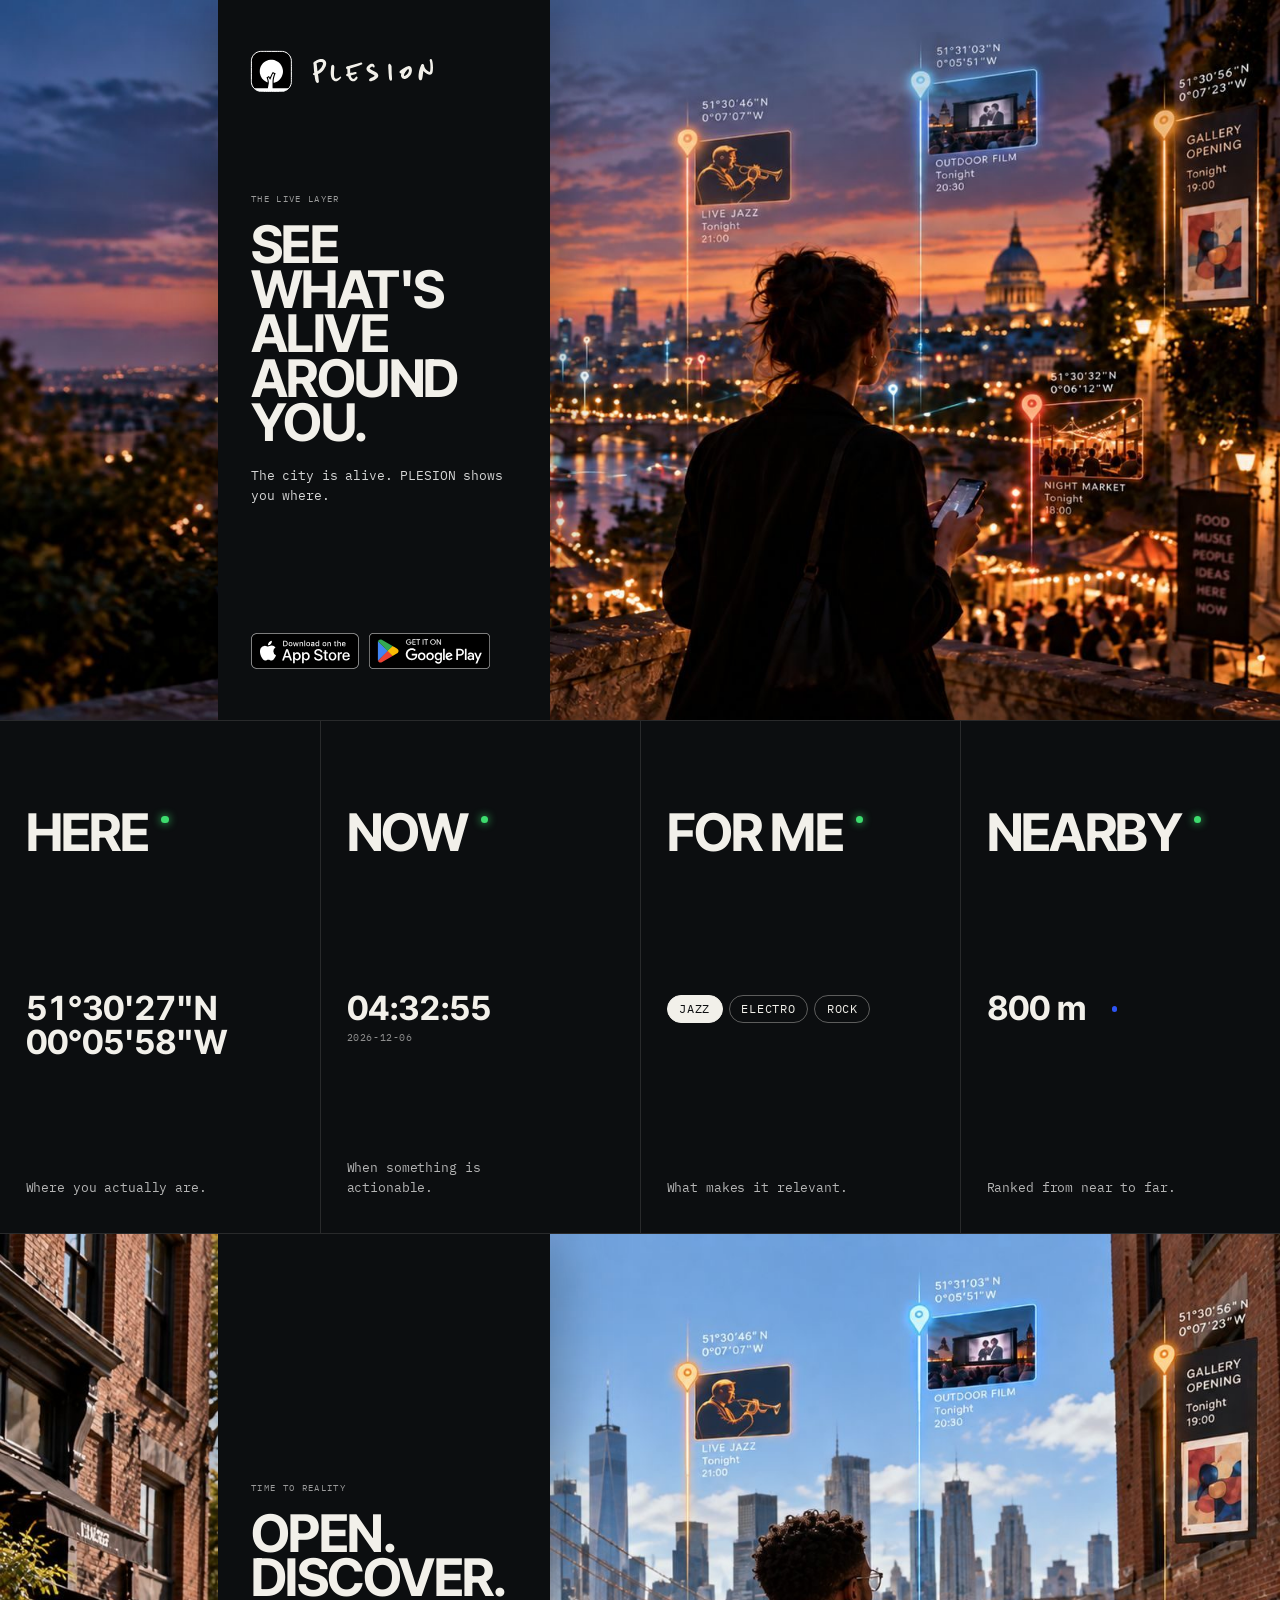
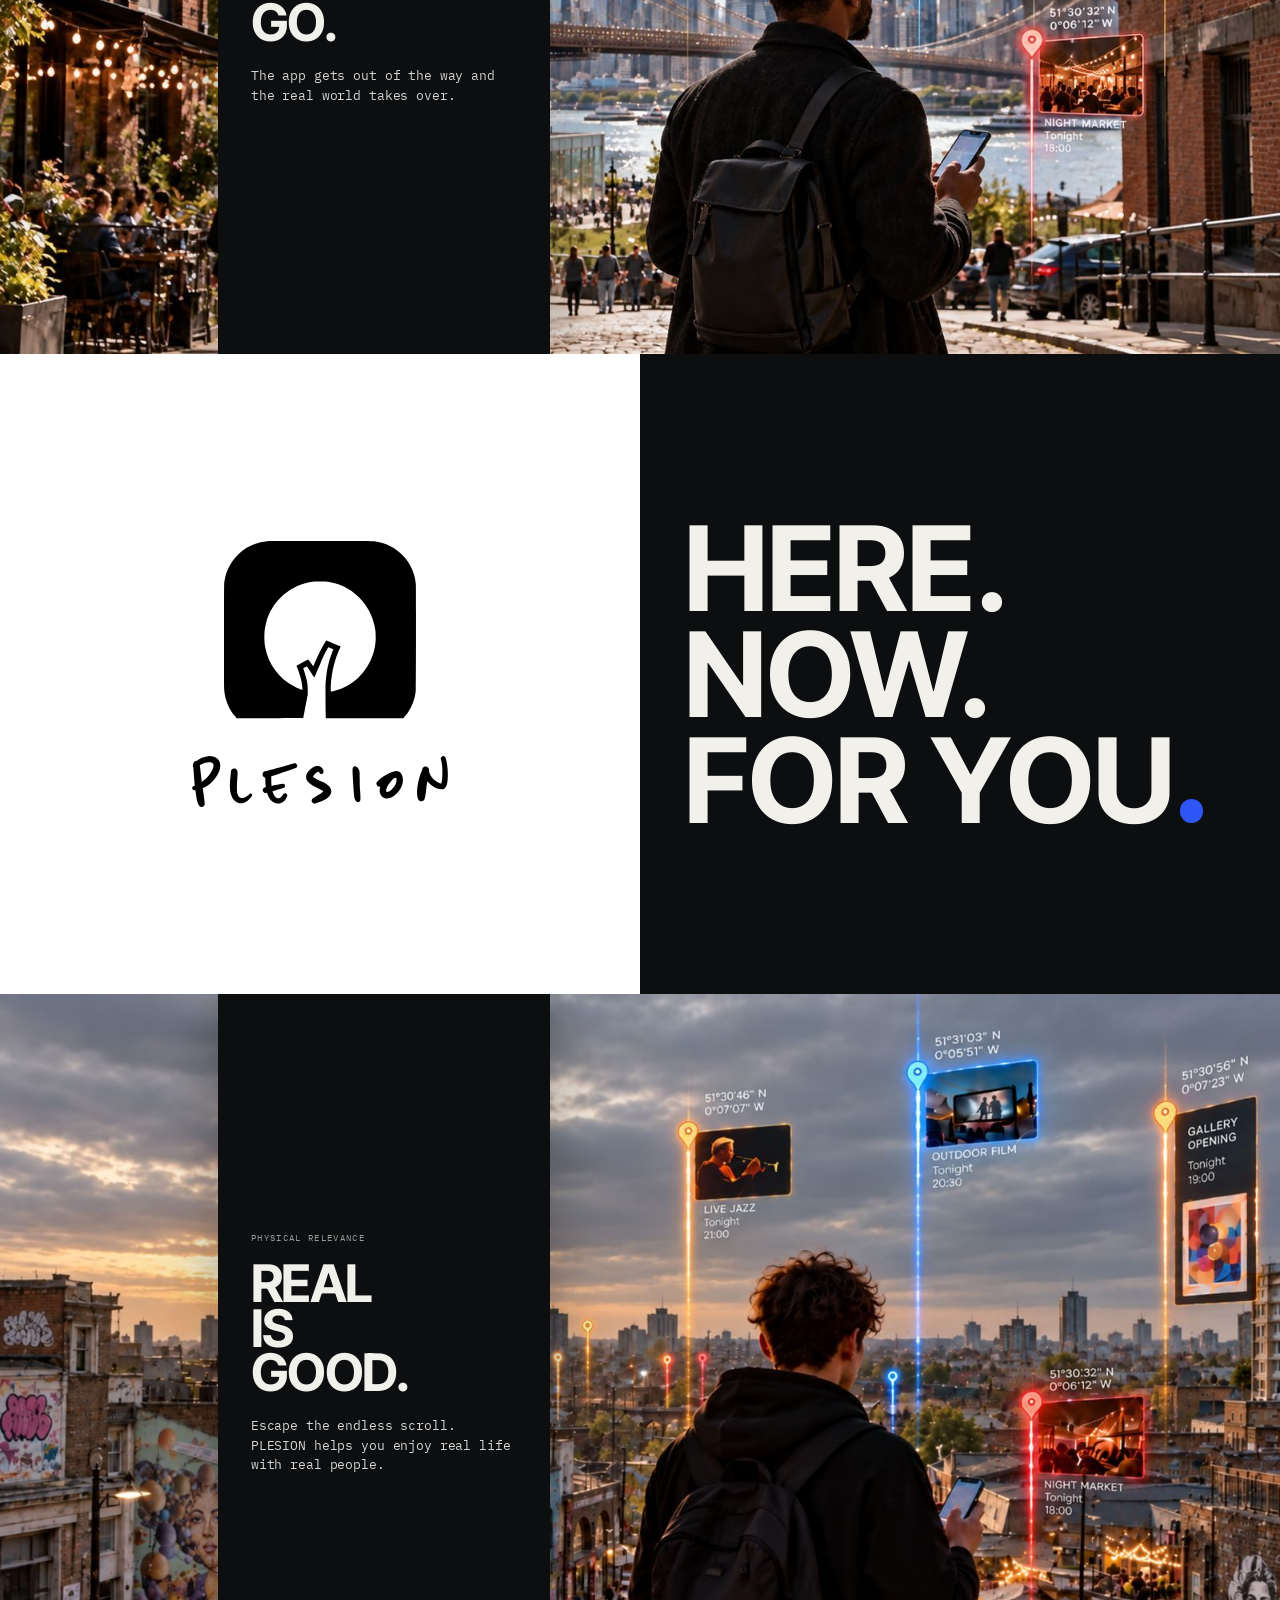
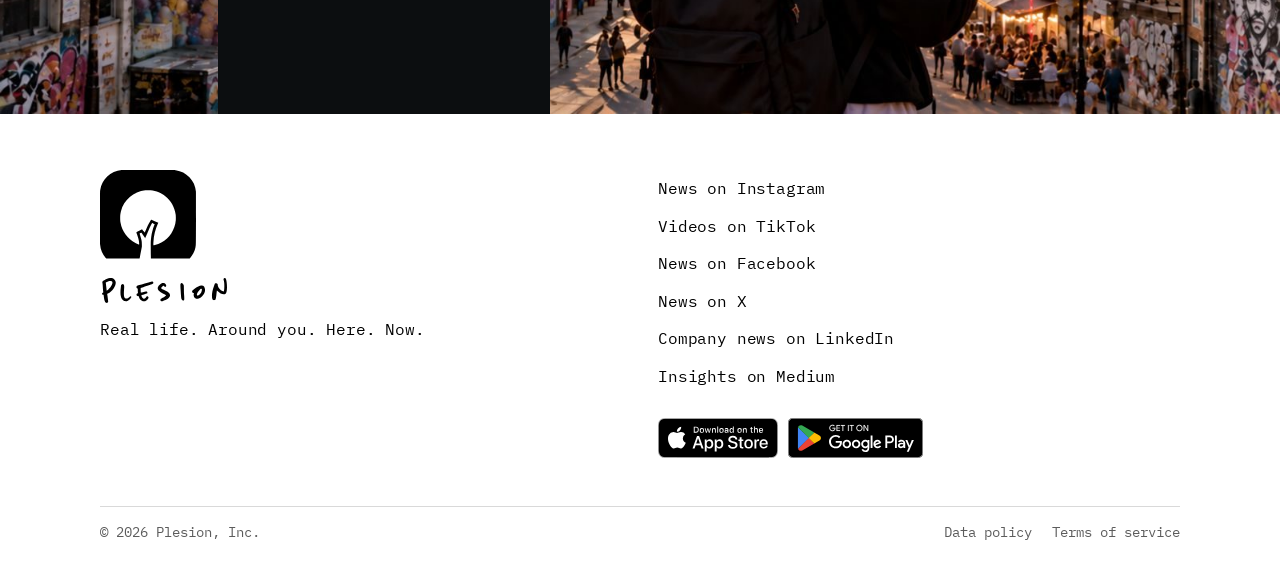
==== index.html @ b0162867 "Footer: add TikTok (Videos on TikTok), opening in a new tab Co-Authored-By: Claude Opus 5.5 <noreply" ====
<!doctype html>
<html lang="en">
<head>
  <meta charset="utf-8">
  <meta name="viewport" content="width=device-width, initial-scale=1">
  <meta name="theme-color" content="#000000">
  <title>PLESION | Real life. Around you. Here. Now.</title>
  <meta name="description" content="The PLESION app shows what's happening around you, right now. Go live it.">
  <meta property="og:title" content="PLESION | Real life. Around you. Here. Now.">
  <meta property="og:description" content="The PLESION app shows what's happening around you, right now. Go live it.">
  <meta property="og:type" content="website">
  <meta property="og:url" content="https://plesion.com/">
  <link rel="icon" href="/assets/favicon.ico" sizes="any">
  <link rel="icon" type="image/png" sizes="32x32" href="/assets/favicon-32.png">
  <link rel="apple-touch-icon" href="/assets/apple-touch-icon.png">
  <meta property="og:image" content="https://plesion.com/assets/logo-512.png">
  <link rel="preconnect" href="https://fonts.googleapis.com">
  <link rel="preconnect" href="https://fonts.gstatic.com" crossorigin>
  <link href="https://fonts.googleapis.com/css2?family=Inter:wght@400;600&family=Inter+Tight:wght@600;700&family=IBM+Plex+Mono:wght@400&display=swap" rel="stylesheet">
  <link rel="stylesheet" href="/styles.css?v=20261002-25">
  <script type="application/ld+json">
  {
    "@context": "https://schema.org",
    "@graph": [
      {
        "@type": "Organization",
        "@id": "https://plesion.com/#organization",
        "name": "PLESION",
        "legalName": "Plesion, Inc.",
        "url": "https://plesion.com/",
        "logo": "https://plesion.com/assets/logo-512.png",
        "description": "The PLESION app shows what's happening around you, right now. Go live it.",
        "slogan": "Real life. Around you. Here. Now.",
        "email": "support@plesion.com",
        "sameAs": [
          "https://www.instagram.com/plesionapp/",
          "https://www.tiktok.com/@plesion.app",
          "https://www.facebook.com/plesionapp",
          "https://x.com/PlesionApp",
          "https://www.linkedin.com/company/plesion",
          "https://plesion.medium.com/"
        ]
      },
      {
        "@type": "WebSite",
        "@id": "https://plesion.com/#website",
        "url": "https://plesion.com/",
        "name": "PLESION",
        "publisher": {
          "@id": "https://plesion.com/#organization"
        },
        "inLanguage": "en"
      },
      {
        "@type": "WebPage",
        "@id": "https://plesion.com/#webpage",
        "url": "https://plesion.com/",
        "name": "PLESION | Real life. Around you. Here. Now.",
        "isPartOf": {
          "@id": "https://plesion.com/#website"
        },
        "about": {
          "@id": "https://plesion.com/#organization"
        },
        "description": "The PLESION app shows what's happening around you, right now. Go live it.",
        "inLanguage": "en"
      },
      {
        "@type": "MobileApplication",
        "@id": "https://plesion.com/#ios-app",
        "name": "PLESION",
        "operatingSystem": "iOS",
        "applicationCategory": "SocialNetworkingApplication",
        "installUrl": "https://apps.apple.com/us/app/plesion-here-now/id1502237943",
        "offers": {
          "@type": "Offer",
          "price": "0",
          "priceCurrency": "USD"
        },
        "publisher": {
          "@id": "https://plesion.com/#organization"
        },
        "description": "The PLESION app shows what's happening around you, right now. Go live it.",
        "featureList": [
          "See posts pinned to exact spots around you",
          "Share what's happening where you are",
          "Find live events and activities nearby",
          "Meet people around you in real life"
        ]
      },
      {
        "@type": "MobileApplication",
        "@id": "https://plesion.com/#android-app",
        "name": "PLESION",
        "operatingSystem": "Android",
        "applicationCategory": "SocialNetworkingApplication",
        "installUrl": "https://play.google.com/store/apps/details?id=com.vantino.plesion",
        "offers": {
          "@type": "Offer",
          "price": "0",
          "priceCurrency": "USD"
        },
        "publisher": {
          "@id": "https://plesion.com/#organization"
        },
        "description": "The PLESION app shows what's happening around you, right now. Go live it.",
        "featureList": [
          "See posts pinned to exact spots around you",
          "Share what's happening where you are",
          "Find live events and activities nearby",
          "Meet people around you in real life"
        ]
      }
    ]
  }
  </script>
</head>
<body>
  <a class="skip" href="#main">Skip to content</a>

  <main id="main">
    <section class="live" aria-labelledby="live-title">
      <div class="live-text">
        <div class="live-brand"><svg class="live-brand-icon" viewBox="-40 -40 1248 1248" aria-hidden="true" focusable="false"><path fill="#fff" fill-rule="evenodd" d="M265.5,1167.3C225.3,1164.0 191.5,1154.8 158.1,1138.1C127.9,1122.9 104.6,1105.7 80.0,1080.3C33.8,1032.8 6.2,971.5 1.0,905.0C0.2,894.6 -0.0,802.1 0.2,574.5C0.6,279.6 0.7,257.7 2.3,247.0C12.5,180.2 40.1,126.2 87.7,80.0C135.2,33.8 196.5,6.2 263.0,1.0C273.4,0.2 365.9,-0.0 593.5,0.2C888.4,0.6 910.3,0.7 921.0,2.3C987.8,12.5 1041.8,40.1 1088.0,87.7C1134.2,135.2 1161.8,196.5 1167.0,263.0C1167.8,273.4 1168.0,365.9 1167.8,593.5C1167.4,888.4 1167.3,910.3 1165.7,921.0C1155.5,987.8 1127.9,1041.8 1080.3,1088.0C1033.3,1133.7 972.4,1161.4 906.7,1166.9C897.8,1167.7 797.5,1167.9 581.7,1167.8C410.0,1167.7 267.7,1167.5 265.5,1167.3Z"/><path fill="#000" fill-rule="evenodd" d="M70.0,1069.9C30.5,1025.1 5.7,966.0 1.0,905.0C0.2,894.6 -0.0,802.1 0.2,574.5C0.6,279.6 0.7,257.7 2.3,247.0C12.5,180.2 40.1,126.2 87.7,80.0C135.2,33.8 196.5,6.2 263.0,1.0C273.4,0.2 365.9,-0.0 593.5,0.2C888.4,0.6 910.3,0.7 921.0,2.3C987.8,12.5 1041.8,40.1 1088.0,87.7C1134.2,135.2 1161.8,196.5 1167.0,263.0C1167.8,273.4 1168.0,365.9 1167.8,593.5C1167.4,942.1 1167.9,914.7 1161.4,944.0C1150.5,992.6 1127.0,1038.4 1094.6,1073.8L1090.7,1078.0L855.0,1078.0L619.2,1078.0L618.4,1037.2C618.0,1014.8 617.6,967.2 617.5,931.5C617.5,870.6 617.6,865.2 619.8,845.5C625.0,796.7 628.0,778.8 636.0,746.9C642.9,719.7 651.5,693.1 659.9,672.9L665.7,659.1L650.3,652.5C641.8,648.8 634.7,646.0 634.5,646.2C634.0,646.9 622.0,668.0 617.7,676.0C610.4,689.5 598.7,715.2 586.3,745.0C576.4,768.7 550.3,828.9 549.5,829.8C549.3,830.0 539.5,815.6 527.7,797.8C516.0,780.0 505.4,764.8 504.4,763.9C502.6,762.3 501.9,762.5 493.0,767.6C487.8,770.5 483.1,773.1 482.7,773.2C482.2,773.4 483.5,778.3 485.5,784.0C490.8,799.3 499.4,829.6 502.9,845.6C508.4,870.8 509.4,881.1 509.4,908.5L509.4,933.5L495.7,1004.9C488.2,1044.2 482.0,1076.7 482.0,1077.2C482.0,1077.6 390.9,1078.0 279.6,1078.0L77.1,1078.0L70.0,1069.9ZM668.5,913.1C725.1,898.2 771.7,872.7 815.3,832.7C834.1,815.4 850.6,795.8 866.8,771.5C898.4,724.2 917.2,669.9 922.1,612.1C923.6,594.5 922.7,557.2 920.5,541.0C908.3,452.1 864.1,374.1 794.6,318.7C772.7,301.3 740.2,282.1 714.5,271.4C684.4,259.0 649.9,250.4 616.1,247.0C602.8,245.7 565.2,245.7 551.9,247.0C408.2,261.4 289.7,363.4 255.0,502.7C248.0,530.8 245.5,552.0 245.5,584.0C245.5,609.8 246.4,621.4 250.1,643.0C267.8,747.0 336.2,839.3 431.0,887.2C443.5,893.5 473.3,906.0 475.9,906.0C479.4,906.0 474.3,864.3 467.4,836.5C463.5,820.8 453.7,790.9 446.2,772.0C443.4,765.1 441.5,759.2 441.8,758.8C442.2,758.5 458.0,749.7 476.9,739.4L511.4,720.6L515.7,725.5C518.1,728.2 525.3,737.5 531.8,746.2C543.5,761.9 543.5,761.9 544.7,759.2C545.4,757.7 550.6,745.5 556.4,732.0C575.2,687.5 591.5,654.9 610.6,623.0C615.7,614.5 620.3,606.9 620.8,606.2C621.5,605.1 631.1,608.8 665.7,623.6L709.7,642.3L703.7,654.9C674.0,717.5 653.9,800.8 649.9,878.9C648.6,903.8 649.3,917.0 651.8,917.0C652.8,917.0 660.2,915.2 668.5,913.1Z"/><path class="icon-stroke" d="M265.5,1167.3C225.3,1164.0 191.5,1154.8 158.1,1138.1C127.9,1122.9 104.6,1105.7 80.0,1080.3C33.8,1032.8 6.2,971.5 1.0,905.0C0.2,894.6 -0.0,802.1 0.2,574.5C0.6,279.6 0.7,257.7 2.3,247.0C12.5,180.2 40.1,126.2 87.7,80.0C135.2,33.8 196.5,6.2 263.0,1.0C273.4,0.2 365.9,-0.0 593.5,0.2C888.4,0.6 910.3,0.7 921.0,2.3C987.8,12.5 1041.8,40.1 1088.0,87.7C1134.2,135.2 1161.8,196.5 1167.0,263.0C1167.8,273.4 1168.0,365.9 1167.8,593.5C1167.4,888.4 1167.3,910.3 1165.7,921.0C1155.5,987.8 1127.9,1041.8 1080.3,1088.0C1033.3,1133.7 972.4,1161.4 906.7,1166.9C897.8,1167.7 797.5,1167.9 581.7,1167.8C410.0,1167.7 267.7,1167.5 265.5,1167.3Z"/></svg><span class="brand-word" role="img" aria-label="PLESION"></span></div>
        <p class="live-eyebrow">The live layer</p>
        <h1 id="live-title" class="live-title"><span>See</span> <span>what's</span> <span>alive</span> <span>around</span> <span>you.</span></h1>
        <p class="live-lede">The city is alive. PLESION shows you where.</p>
        <div class="live-badges">
          <a class="badge" href="https://apps.apple.com/us/app/plesion-here-now/id1502237943"><img src="/assets/badge-app-store.svg" alt="Download on the App Store" width="120" height="40"></a>
          <a class="badge" href="https://play.google.com/store/apps/details?id=com.vantino.plesion"><img src="/assets/badge-google-play.svg" alt="Get it on Google Play" width="135" height="40"></a>
        </div>
      </div>
      <div class="live-photo" role="img" aria-label="At dusk, a woman on a terrace above a city of lights holds her phone, with posts for live jazz, an outdoor film and a night market pinned across the view.">
      </div>
    </section>

    <section class="now-strip" aria-label="Here, now, for me, nearby">
      <div class="ns-cell">
        <p class="ns-label"><span class="ns-light" aria-hidden="true"></span>Here</p>
        <div class="ns-read"><span class="ns-val ns-here">51°30'27"N<br>00°05'58"W</span></div>
        <p class="ns-desc">Where you actually are.</p>
      </div>
      <div class="ns-cell">
        <p class="ns-label"><span class="ns-light" aria-hidden="true"></span>Now</p>
        <div class="ns-read"><span class="ns-val ns-clock">--:--:--</span><span class="ns-sub live-date"></span></div>
        <p class="ns-desc">When something is actionable.</p>
      </div>
      <div class="ns-cell">
        <p class="ns-label"><span class="ns-light" aria-hidden="true"></span>For me</p>
        <div class="ns-read"><span class="ns-tags"><span>Jazz</span><span>Electro</span><span>Rock</span></span></div>
        <p class="ns-desc">What makes it relevant.</p>
      </div>
      <div class="ns-cell">
        <p class="ns-label"><span class="ns-light" aria-hidden="true"></span>Nearby</p>
        <div class="ns-read"><span class="ns-radar" aria-hidden="true"><i></i><i></i><i></i><b></b></span><span class="ns-val ns-small">800 m</span></div>
        <p class="ns-desc">Ranked from near to far.</p>
      </div>
    </section>

    <section class="live live--brooklyn" aria-labelledby="relevance-title">
      <div class="live-text">
        <p class="live-eyebrow">Time to reality</p>
        <h2 id="relevance-title" class="live-title"><span>Open.</span> <span>Discover.</span> <span>Go.</span></h2>
        <p class="live-lede">The app gets out of the way and the real world takes over.</p>
      </div>
      <div class="live-photo" role="img" aria-label="A man on a cobbled street by a bridge looks at his phone, with posts for live jazz, an outdoor film, a gallery opening and a night market floating at the places where they happen. Brooklyn, New York.">
      </div>
    </section>


    <section class="duo" aria-label="PLESION: here, now, for you">
      <div class="duo-brand">
        <h2 class="duo-lock">
          <img src="/assets/logo-app.svg" alt="" width="240" height="240">
          <span class="brand-word duo-word" role="img" aria-label="PLESION"></span>
        </h2>
      </div>
      <div class="duo-poster">
        <p class="duo-lines"><span class="l l1">Here.</span> <span class="l l2">Now.</span> <span class="l l3">For you<span class="duo-dot" aria-hidden="true"></span><span class="sr-only">.</span></span></p>
      </div>
    </section>

    <section class="live live--murals" aria-labelledby="lived-title">
      <div class="live-text">
        <p class="live-eyebrow">Physical relevance</p>
        <h2 id="lived-title" class="live-title"><span>Real</span> <span>is</span> <span>good.</span></h2>
        <p class="live-lede">Escape the endless scroll. PLESION helps you enjoy real life with real people.</p>
      </div>
      <div class="live-photo" role="img" aria-label="A young man with a backpack looks out at sunset over a city of brick buildings and street murals, phone in hand, with posts for live jazz, an outdoor film, a gallery opening and a night market pinned across the view.">
      </div>
    </section>

  </main>

  <footer class="site-footer">
    <div class="wrap">
      <div class="footer-grid">
        <div class="footer-brand">
          <a class="footer-logo" href="/" aria-label="PLESION home">
            <img class="footer-icon" src="/assets/logo-app.svg" alt="" width="96" height="96">
            <span class="brand-word footer-word" aria-hidden="true"></span>
          </a>
          <p class="footer-tag"><span>Real life. Around you.</span> <span>Here. Now.</span></p>
        </div>
        <nav class="footer-social" aria-label="PLESION on social media and app stores">
          <ul>
            <li><a href="https://www.instagram.com/plesionapp/" target="_blank" rel="noopener">News on Instagram</a></li>
            <li><a href="https://www.tiktok.com/@plesion.app" target="_blank" rel="noopener">Videos on TikTok</a></li>
            <li><a href="https://www.facebook.com/plesionapp" target="_blank" rel="noopener">News on Facebook</a></li>
            <li><a href="https://x.com/PlesionApp" target="_blank" rel="noopener">News on X</a></li>
            <li><a href="https://www.linkedin.com/company/plesion" target="_blank" rel="noopener">Company news on LinkedIn</a></li>
            <li><a href="https://plesion.medium.com/" target="_blank" rel="noopener">Insights on Medium</a></li>
          </ul>
          <div class="foot-dl">
            <a class="badge" href="https://apps.apple.com/us/app/plesion-here-now/id1502237943"><img src="/assets/badge-app-store.svg" alt="Download on the App Store" width="120" height="40"></a>
            <a class="badge" href="https://play.google.com/store/apps/details?id=com.vantino.plesion"><img src="/assets/badge-google-play.svg" alt="Get it on Google Play" width="135" height="40"></a>
          </div>
        </nav>
      </div>
      <div class="footer-base">
        <p class="copyright">© 2026 Plesion, Inc.</p>
        <nav aria-label="Legal">
          <ul class="footer-legal">
            <li><a href="/data-policy">Data policy</a></li>
            <li><a href="/terms-of-service">Terms of service</a></li>
          </ul>
        </nav>
      </div>
    </div>
  </footer>
  <script>
    // Live layer: show today's date next to NOW in the coordinates box
    (function () {
      var d = new Date(), s = d.getFullYear() + '-' + String(d.getMonth() + 1).padStart(2, '0') + '-' + String(d.getDate()).padStart(2, '0');
      document.querySelectorAll('.live-date').forEach(function (el) { el.textContent = s; });
      // Live clock in the NOW column, in the visitor's own time
      var clocks = document.querySelectorAll('.ns-clock');
      function tick() {
        var n = new Date(), t = [n.getHours(), n.getMinutes(), n.getSeconds()].map(function (x) { return String(x).padStart(2, '0'); }).join(':');
        clocks.forEach(function (c) { c.textContent = t; });
      }
      if (clocks.length) { tick(); setInterval(tick, 1000); }
    })();
  </script>
  <script>
    // HERE: approximate coordinates of the visitor's region, from the browser's time zone.
    // Nothing is requested or sent anywhere; London stays as the fallback.
    (function () {
      var el = document.querySelector('.ns-here');
      if (!el || !window.Intl) return;
      var tz; try { tz = Intl.DateTimeFormat().resolvedOptions().timeZone; } catch (e) { return; }
      if (!tz) return;
      var Z = {}, A = {};
      'Africa/Abidjan:19140:-14520|Africa/Accra:19980:-780|Africa/Addis_Ababa:32520:139320|Africa/Algiers:132420:10980|Africa/Asmara:55200:139980|Africa/Bamako:45540:-28800|Africa/Bangui:15720:66900|Africa/Banjul:48480:-59940|Africa/Bissau:42660:-56100|Africa/Blantyre:-56820:126000|Africa/Brazzaville:-15360:55020|Africa/Bujumbura:-12180:105720|Africa/Cairo:108180:112500|Africa/Casablanca:121140:-27300|Africa/Ceuta:129180:-19140|Africa/Conakry:34260:-49380|Africa/Dakar:52800:-62760|Africa/Dar_es_Salaam:-24480:141420|Africa/Djibouti:41760:155340|Africa/Douala:14580:34920|Africa/El_Aaiun:97740:-47520|Africa/Freetown:30600:-47700|Africa/Gaborone:-88740:93300|Africa/Harare:-64200:111780|Africa/Johannesburg:-94500:100800|Africa/Juba:17460:113820|Africa/Kampala:1140:116700|Africa/Khartoum:56160:117120|Africa/Kigali:-7020:108240|Africa/Kinshasa:-15480:55080|Africa/Lagos:23220:12240|Africa/Libreville:1380:34020|Africa/Lome:22080:4380|Africa/Luanda:-31680:47640|Africa/Lubumbashi:-42000:98880|Africa/Lusaka:-55500:101820|Africa/Malabo:13500:31620|Africa/Maputo:-93480:117300|Africa/Maseru:-106080:99000|Africa/Mbabane:-94680:111960|Africa/Mogadishu:7440:163320|Africa/Monrovia:22680:-38820|Africa/Nairobi:-4620:132540|Africa/Ndjamena:43620:54180|Africa/Niamey:48660:7620|Africa/Nouakchott:65160:-57420|Africa/Ouagadougou:44520:-5460|Africa/Porto-Novo:23340:9420|Africa/Sao_Tome:1200:24240|Africa/Tripoli:118440:47460|Africa/Tunis:132480:36660|Africa/Windhoek:-81240:61560|America/Adak:186768:-635969|America/Anchorage:220385:-539641|America/Anguilla:65520:-227040|America/Antigua:61380:-222480|America/Araguaina:-25920:-173520|America/Argentina/Buenos_Aires:-124560:-210420|America/Argentina/Catamarca:-102480:-236820|America/Argentina/Cordoba:-113040:-231060|America/Argentina/Jujuy:-87060:-235080|America/Argentina/La_Rioja:-105960:-240660|America/Argentina/Mendoza:-118380:-247740|America/Argentina/Rio_Gallegos:-185880:-249180|America/Argentina/Salta:-89220:-235500|America/Argentina/San_Juan:-113520:-246660|America/Argentina/San_Luis:-119940:-238860|America/Argentina/Tucuman:-96540:-234780|America/Argentina/Ushuaia:-197280:-245880|America/Aruba:45000:-251880|America/Asuncion:-90960:-207600|America/Atikokan:175531:-329838|America/Bahia:-46740:-138660|America/Bahia_Banderas:74880:-378900|America/Barbados:47160:-214620|America/Belem:-5220:-174540|America/Belize:63000:-317520|America/Blanc-Sablon:185100:-205620|America/Boa_Vista:10140:-218400|America/Bogota:16560:-266700|America/Boise:157009:-418329|America/Cambridge_Bay:248810:-378190|America/Campo_Grande:-73620:-196620|America/Cancun:75900:-312360|America/Caracas:37800:-240960|America/Cayenne:17760:-188400|America/Cayman:69480:-292980|America/Chicago:150660:-315540|America/Chihuahua:103080:-381900|America/Ciudad_Juarez:114240:-383340|America/Costa_Rica:35760:-302700|America/Coyhaique:-164040:-259440|America/Creston:176760:-419460|America/Cuiaba:-56100:-201900|America/Curacao:43860:-248400|America/Danmarkshavn:276360:-67200|America/Dawson:230640:-501900|America/Dawson_Creek:200760:-432840|America/Denver:143061:-377943|America/Detroit:152393:-298965|America/Dominica:55080:-221040|America/Edmonton:192780:-408480|America/Eirunepe:-24000:-251520|America/El_Salvador:49320:-321120|America/Fort_Nelson:211680:-441720|America/Fortaleza:-13380:-138600|America/Glace_Bay:166320:-215820|America/Goose_Bay:192000:-217500|America/Grand_Turk:77280:-256080|America/Grenada:43380:-222300|America/Guadeloupe:58440:-221520|America/Guatemala:52680:-325860|America/Guayaquil:-7800:-287400|America/Guyana:24480:-209400|America/Halifax:160740:-228960|America/Havana:83280:-296520|America/Hermosillo:104640:-399480|America/Indiana/Indianapolis:143166:-310169|America/Indiana/Knox:148665:-311850|America/Indiana/Marengo:138152:-310841|America/Indiana/Petersburg:138571:-314203|America/Indiana/Tell_City:136631:-312341|America/Indiana/Vevay:139492:-306242|America/Indiana/Vincennes:139238:-315103|America/Indiana/Winamac:147785:-311771|America/Inuvik:246059:-481380|America/Iqaluit:229440:-246480|America/Jamaica:64685:-276456|America/Juneau:209887:-483911|America/Kentucky/Louisville:137715:-308734|America/Kentucky/Monticello:132587:-305457|America/Kralendijk:43743:-245796|America/La_Paz:-59400:-245340|America/Lima:-43380:-277380|America/Los_Angeles:122588:-425674|America/Lower_Princes:64985:-226970|America/Maceio:-34800:-128580|America/Managua:43740:-310620|America/Manaus:-11280:-216060|America/Marigot:65040:-227100|America/Martinique:52560:-219900|America/Matamoros:93000:-351000|America/Mazatlan:83580:-383100|America/Menominee:162388:-315411|America/Merida:75480:-322620|America/Metlakatla:198457:-473675|America/Mexico_City:69840:-356940|America/Miquelon:169380:-202800|America/Moncton:165960:-233220|America/Monterrey:92400:-361140|America/Montevideo:-125673:-202365|America/Montserrat:60180:-223980|America/Nassau:90300:-278460|America/New_York:146571:-266423|America/Nome:232204:-595463|America/Noronha:-13860:-116700|America/North_Dakota/Beulah:170151:-366400|America/North_Dakota/Center:169619:-364677|America/North_Dakota/New_Salem:168642:-365079|America/Nuuk:231060:-186240|America/Ojinaga:106440:-375900|America/Panama:32280:-286320|America/Paramaribo:21000:-198600|America/Phoenix:120414:-403464|America/Port-au-Prince:66720:-260400|America/Port_of_Spain:38340:-221460|America/Porto_Velho:-31560:-230040|America/Puerto_Rico:66486:-237982|America/Punta_Arenas:-191340:-255300|America/Rankin_Inlet:226140:-331499|America/Recife:-28980:-125640|America/Regina:181440:-376740|America/Resolute:268904:-341385|America/Rio_Branco:-35880:-244080|America/Santarem:-8760:-197520|America/Santiago:-120420:-254400|America/Santo_Domingo:66480:-251640|America/Sao_Paulo:-84720:-167820|America/Scoresbysund:253740:-79080|America/Sitka:205835:-487087|America/St_Barthelemy:64380:-226260|America/St_Johns:171240:-189780|America/St_Kitts:62280:-225780|America/St_Lucia:50460:-219600|America/St_Thomas:66060:-233760|America/St_Vincent:47340:-220440|America/Swift_Current:181020:-388200|America/Tegucigalpa:50760:-313980|America/Thule:275640:-247620|America/Tijuana:117120:-421260|America/Toronto:157140:-285780|America/Tortola:66420:-232620|America/Vancouver:177360:-443220|America/Whitehorse:218580:-486180|America/Winnipeg:179580:-349740|America/Yakutat:214369:-503018|Antarctica/Casey:-238620:397860|Antarctica/Davis:-246900:280680|Antarctica/DumontDUrville:-240000:504060|Antarctica/Macquarie:-196200:572220|Antarctica/Mawson:-243360:226380|Antarctica/McMurdo:-280200:599760|Antarctica/Palmer:-233280:-230760|Antarctica/Rothera:-243240:-245280|Antarctica/Syowa:-248422:142524|Antarctica/Troll:-259241:9126|Antarctica/Vostok:-282240:384840|Arctic/Longyearbyen:280800:57600|Asia/Aden:45900:162720|Asia/Almaty:155700:277020|Asia/Amman:115020:129360|Asia/Anadyr:233100:638940|Asia/Aqtau:160260:180960|Asia/Aqtobe:181020:205800|Asia/Ashgabat:136620:210180|Asia/Atyrau:169620:186960|Asia/Baghdad:120060:159900|Asia/Bahrain:94980:182100|Asia/Baku:145380:179460|Asia/Bangkok:49500:361860|Asia/Barnaul:192120:301500|Asia/Beirut:121980:127800|Asia/Bishkek:154440:268560|Asia/Brunei:17760:413700|Asia/Chita:187380:408480|Asia/Colombo:24960:287460|Asia/Damascus:120600:130680|Asia/Dhaka:85380:325500|Asia/Dili:-30780:452100|Asia/Dubai:91080:199080|Asia/Dushanbe:138900:247680|Asia/Famagusta:126420:122220|Asia/Gaza:113400:124080|Asia/Hebron:113520:126342|Asia/Ho_Chi_Minh:38700:384000|Asia/Hong_Kong:80220:410940|Asia/Hovd:172860:329940|Asia/Irkutsk:188160:375600|Asia/Jakarta:-22200:384480|Asia/Jayapura:-9120:506520|Asia/Jerusalem:114410:126806|Asia/Kabul:124260:249120|Asia/Kamchatka:190860:571140|Asia/Karachi:89520:241380|Asia/Kathmandu:99780:307140|Asia/Khandyga:225563:487994|Asia/Kolkata:81120:318120|Asia/Krasnoyarsk:201660:334200|Asia/Kuala_Lumpur:11400:366120|Asia/Kuching:5580:397200|Asia/Kuwait:105600:172740|Asia/Macau:79910:408750|Asia/Magadan:214440:542880|Asia/Makassar:-18420:429840|Asia/Manila:52512:435484|Asia/Muscat:84960:210900|Asia/Nicosia:126600:120120|Asia/Novokuznetsk:193500:313620|Asia/Novosibirsk:198120:298500|Asia/Omsk:198000:264240|Asia/Oral:184380:184860|Asia/Phnom_Penh:41580:377700|Asia/Pontianak:-120:393600|Asia/Pyongyang:140460:452700|Asia/Qatar:91020:185520|Asia/Qostanay:191520:229020|Asia/Qyzylorda:161280:235680|Asia/Riyadh:88680:168180|Asia/Sakhalin:169080:513720|Asia/Samarkand:142800:240480|Asia/Seoul:135180:457080|Asia/Shanghai:112440:437280|Asia/Singapore:4620:373860|Asia/Srednekolymsk:242880:553380|Asia/Taipei:90180:437400|Asia/Tashkent:148800:249480|Asia/Tbilisi:150180:161340|Asia/Tehran:128400:185160|Asia/Thimphu:98880:322740|Asia/Tokyo:128356:503081|Asia/Tomsk:203400:305880|Asia/Ulaanbaatar:172500:384780|Asia/Urumqi:157680:315300|Asia/Ust-Nera:232417:515616|Asia/Vientiane:64680:369360|Asia/Vladivostok:155400:474960|Asia/Yakutsk:223200:466800|Asia/Yangon:60420:346200|Asia/Yekaterinburg:204660:218160|Asia/Yerevan:144660:160200|Atlantic/Azores:135840:-92400|Atlantic/Bermuda:116220:-233160|Atlantic/Canary:101160:-55440|Atlantic/Cape_Verde:53700:-84660|Atlantic/Faroe:223260:-24360|Atlantic/Madeira:117480:-60840|Atlantic/Reykjavik:230940:-78660|Atlantic/South_Georgia:-195360:-131520|Atlantic/St_Helena:-57300:-20520|Atlantic/Stanley:-186120:-208260|Australia/Adelaide:-125700:498900|Australia/Brisbane:-98880:550920|Australia/Broken_Hill:-115020:509220|Australia/Darwin:-44880:471000|Australia/Eucla:-114180:463920|Australia/Hobart:-154380:530340|Australia/Lindeman:-72960:536400|Australia/Lord_Howe:-113580:572700|Australia/Melbourne:-136140:521880|Australia/Perth:-115020:417060|Australia/Sydney:-121920:544380|Europe/Amsterdam:188520:17640|Europe/Andorra:153000:5460|Europe/Astrakhan:166860:172980|Europe/Athens:136680:85380|Europe/Belgrade:161400:73800|Europe/Berlin:189000:48120|Europe/Bratislava:173340:61620|Europe/Brussels:183000:15600|Europe/Bucharest:159960:93960|Europe/Budapest:171000:68700|Europe/Busingen:171720:31260|Europe/Chisinau:169200:103800|Europe/Copenhagen:200400:45300|Europe/Dublin:192000:-22500|Europe/Gibraltar:130080:-19260|Europe/Guernsey:178037:-9130|Europe/Helsinki:216600:89880|Europe/Isle_of_Man:194940:-16080|Europe/Istanbul:147660:104280|Europe/Jersey:177061:-7584|Europe/Kaliningrad:196980:73800|Europe/Kirov:210960:178740|Europe/Kyiv:181560:109860|Europe/Lisbon:139380:-32880|Europe/Ljubljana:165780:52260|Europe/London:185430:-451|Europe/Luxembourg:178560:22140|Europe/Madrid:145440:-13260|Europe/Malta:129240:52260|Europe/Mariehamn:216360:71820|Europe/Minsk:194040:99240|Europe/Monaco:157320:26580|Europe/Moscow:200721:135424|Europe/Oslo:215700:38700|Europe/Paris:175920:8400|Europe/Podgorica:152760:69360|Europe/Prague:180300:51960|Europe/Riga:205020:86760|Europe/Rome:150840:44940|Europe/Samara:191520:180540|Europe/San_Marino:158100:44880|Europe/Sarajevo:157920:66300|Europe/Saratov:185640:165720|Europe/Simferopol:161820:122760|Europe/Skopje:151140:77160|Europe/Sofia:153660:83940|Europe/Stockholm:213600:64980|Europe/Tallinn:213900:89100|Europe/Tirane:148800:71400|Europe/Ulyanovsk:195600:174240|Europe/Vaduz:169740:34260|Europe/Vatican:150848:44831|Europe/Vienna:173580:58800|Europe/Vilnius:196860:91140|Europe/Volgograd:175440:159900|Europe/Warsaw:188100:75600|Europe/Zagreb:164880:57480|Europe/Zurich:170580:30720|Indian/Antananarivo:-68100:171060|Indian/Chagos:-26400:260700|Indian/Christmas:-37500:380580|Indian/Cocos:-43800:348900|Indian/Comoro:-42060:155760|Indian/Kerguelen:-177670:252783|Indian/Mahe:-16800:199680|Indian/Maldives:15000:264600|Indian/Mauritius:-72600:207000|Indian/Mayotte:-46020:162840|Indian/Reunion:-75120:199680|Pacific/Apia:-49800:-618240|Pacific/Auckland:-132720:629160|Pacific/Bougainville:-22380:560040|Pacific/Chatham:-158220:-635580|Pacific/Chuuk:26700:546420|Pacific/Easter:-97740:-393960|Pacific/Efate:-63600:606300|Pacific/Fakaofo:-33720:-616440|Pacific/Fiji:-65280:642300|Pacific/Funafuti:-30660:645180|Pacific/Galapagos:-3240:-322560|Pacific/Gambier:-83280:-485820|Pacific/Guadalcanal:-34320:576720|Pacific/Guam:48480:521100|Pacific/Honolulu:76705:-568290|Pacific/Kanton:-10020:-618180|Pacific/Kiritimati:6720:-566400|Pacific/Kosrae:19140:586740|Pacific/Kwajalein:32700:602400|Pacific/Majuro:25740:616320|Pacific/Marquesas:-32400:-502200|Pacific/Midway:101580:-638520|Pacific/Nauru:-1860:600900|Pacific/Niue:-68460:-611700|Pacific/Norfolk:-104580:604680|Pacific/Noumea:-80160:599220|Pacific/Pago_Pago:-51360:-614520|Pacific/Palau:26400:484140|Pacific/Pitcairn:-90240:-468300|Pacific/Pohnpei:25080:569580|Pacific/Port_Moresby:-34200:529800|Pacific/Rarotonga:-76440:-575160|Pacific/Saipan:54720:524700|Pacific/Tahiti:-63120:-538440|Pacific/Tarawa:5100:622800|Pacific/Tongatapu:-76080:-630720|Pacific/Wake:69420:599820|Pacific/Wallis:-47880:-634200'.split('|').forEach(function (r) { var p = r.split(':'); Z[p[0]] = [+p[1], +p[2]]; });
      'Africa/Asmera:Africa/Asmara|Africa/Timbuktu:Africa/Bamako|America/Argentina/ComodRivadavia:America/Argentina/Catamarca|America/Atka:America/Adak|America/Buenos_Aires:America/Argentina/Buenos_Aires|America/Catamarca:America/Argentina/Catamarca|America/Coral_Harbour:America/Atikokan|America/Cordoba:America/Argentina/Cordoba|America/Ensenada:America/Tijuana|America/Fort_Wayne:America/Indiana/Indianapolis|America/Godthab:America/Nuuk|America/Indianapolis:America/Indiana/Indianapolis|America/Jujuy:America/Argentina/Jujuy|America/Knox_IN:America/Indiana/Knox|America/Louisville:America/Kentucky/Louisville|America/Mendoza:America/Argentina/Mendoza|America/Montreal:America/Toronto|America/Nipigon:America/Toronto|America/Pangnirtung:America/Iqaluit|America/Porto_Acre:America/Rio_Branco|America/Rainy_River:America/Winnipeg|America/Rosario:America/Argentina/Cordoba|America/Santa_Isabel:America/Tijuana|America/Shiprock:America/Denver|America/Thunder_Bay:America/Toronto|America/Virgin:America/St_Thomas|America/Yellowknife:America/Edmonton|Antarctica/South_Pole:Antarctica/McMurdo|Asia/Ashkhabad:Asia/Ashgabat|Asia/Calcutta:Asia/Kolkata|Asia/Choibalsan:Asia/Ulaanbaatar|Asia/Chongqing:Asia/Shanghai|Asia/Chungking:Asia/Shanghai|Asia/Dacca:Asia/Dhaka|Asia/Harbin:Asia/Shanghai|Asia/Istanbul:Europe/Istanbul|Asia/Kashgar:Asia/Urumqi|Asia/Katmandu:Asia/Kathmandu|Asia/Macao:Asia/Macau|Asia/Rangoon:Asia/Yangon|Asia/Saigon:Asia/Ho_Chi_Minh|Asia/Tel_Aviv:Asia/Jerusalem|Asia/Thimbu:Asia/Thimphu|Asia/Ujung_Pandang:Asia/Makassar|Asia/Ulan_Bator:Asia/Ulaanbaatar|Atlantic/Faeroe:Atlantic/Faroe|Atlantic/Jan_Mayen:Europe/Oslo|Australia/ACT:Australia/Sydney|Australia/Canberra:Australia/Sydney|Australia/Currie:Australia/Hobart|Australia/LHI:Australia/Lord_Howe|Australia/NSW:Australia/Sydney|Australia/North:Australia/Darwin|Australia/Queensland:Australia/Brisbane|Australia/South:Australia/Adelaide|Australia/Tasmania:Australia/Hobart|Australia/Victoria:Australia/Melbourne|Australia/West:Australia/Perth|Australia/Yancowinna:Australia/Broken_Hill|Brazil/Acre:America/Rio_Branco|Brazil/DeNoronha:America/Noronha|Brazil/East:America/Sao_Paulo|Brazil/West:America/Manaus|Canada/Atlantic:America/Halifax|Canada/Central:America/Winnipeg|Canada/Eastern:America/Toronto|Canada/Mountain:America/Edmonton|Canada/Newfoundland:America/St_Johns|Canada/Pacific:America/Vancouver|Canada/Saskatchewan:America/Regina|Canada/Yukon:America/Whitehorse|Chile/Continental:America/Santiago|Chile/EasterIsland:Pacific/Easter|Cuba:America/Havana|Egypt:Africa/Cairo|Eire:Europe/Dublin|Europe/Belfast:Europe/London|Europe/Kiev:Europe/Kyiv|Europe/Nicosia:Asia/Nicosia|Europe/Tiraspol:Europe/Chisinau|Europe/Uzhgorod:Europe/Kyiv|Europe/Zaporozhye:Europe/Kyiv|GB:Europe/London|GB-Eire:Europe/London|Hongkong:Asia/Hong_Kong|Iceland:Atlantic/Reykjavik|Iran:Asia/Tehran|Israel:Asia/Jerusalem|Jamaica:America/Jamaica|Japan:Asia/Tokyo|Kwajalein:Pacific/Kwajalein|Libya:Africa/Tripoli|Mexico/BajaNorte:America/Tijuana|Mexico/BajaSur:America/Mazatlan|Mexico/General:America/Mexico_City|NZ:Pacific/Auckland|NZ-CHAT:Pacific/Chatham|Navajo:America/Denver|PRC:Asia/Shanghai|Pacific/Enderbury:Pacific/Kanton|Pacific/Johnston:Pacific/Honolulu|Pacific/Ponape:Pacific/Pohnpei|Pacific/Samoa:Pacific/Pago_Pago|Pacific/Truk:Pacific/Chuuk|Pacific/Yap:Pacific/Chuuk|Poland:Europe/Warsaw|Portugal:Europe/Lisbon|ROC:Asia/Taipei|ROK:Asia/Seoul|Singapore:Asia/Singapore|Turkey:Europe/Istanbul|US/Alaska:America/Anchorage|US/Aleutian:America/Adak|US/Arizona:America/Phoenix|US/Central:America/Chicago|US/East-Indiana:America/Indiana/Indianapolis|US/Eastern:America/New_York|US/Hawaii:Pacific/Honolulu|US/Indiana-Starke:America/Indiana/Knox|US/Michigan:America/Detroit|US/Mountain:America/Denver|US/Pacific:America/Los_Angeles|US/Samoa:Pacific/Pago_Pago|W-SU:Europe/Moscow'.split('|').forEach(function (r) { var p = r.split(':'); A[p[0]] = p[1]; });
      var c = Z[tz] || Z[A[tz]];
      if (!c) return;
      function dms(s, pos, neg, w) {
        var a = Math.abs(s), d = Math.floor(a / 3600), m = Math.floor(a % 3600 / 60), x = a % 60;
        return String(d).padStart(w, '0') + '\u00B0' + String(m).padStart(2, '0') + "'" + String(x).padStart(2, '0') + '"' + (s < 0 ? neg : pos);
      }
      el.innerHTML = dms(c[0], 'N', 'S', 2) + '<br>' + dms(c[1], 'E', 'W', 2);
    })();
  </script>
</body>
</html>
---- styles.css ----
/* PLESION site styles: black background, white type */
:root {
  --bg: #000000;
  --fg: #FFFFFF;
  --fg-soft: #B3B3B3;
  --line: #3A3A3A;
  --map: #121212;
  --road: #262626;
  --link: #8FA6FF;
  --signal: #2E55F5;
  --poster-ink: #000000;
  --poster-yellow: #FFD23F;
  --poster-pink: #FF7AA2;
  --poster-mint: #7FE0C2;
  --radius-small: 4px;
  --wrap: 1120px;
  --font: Inter, system-ui, -apple-system, "Segoe UI", sans-serif;
  --font-title: "Inter Tight", Inter, system-ui, -apple-system, "Segoe UI", sans-serif;
  --font-data: "IBM Plex Mono", ui-monospace, monospace;
  --icon-glow: drop-shadow(0 0 1px #fff) drop-shadow(0 0 6px rgba(255,255,255,0.55));
  color-scheme: dark;
}

*, *::before, *::after { box-sizing: border-box; }

html { -webkit-text-size-adjust: 100%; }

body {
  margin: 0;
  background: var(--bg);
  color: var(--fg);
  font-family: var(--font);
  font-size: 1.0625rem;
  line-height: 1.6;
}

img, svg { display: block; max-width: 100%; }

a { color: var(--link); text-underline-offset: 3px; }
a:hover { text-decoration-thickness: 2px; }

:focus-visible {
  outline: 3px solid var(--link);
  outline-offset: 3px;
  border-radius: 2px;
}

.wrap {
  width: 100%;
  max-width: var(--wrap);
  margin: 0 auto;
  padding: 0 20px;
}

.skip { position: absolute; left: -9999px; }
.skip:focus {
  left: 16px;
  top: 16px;
  background: var(--fg);
  color: var(--bg);
  padding: 8px 12px;
  z-index: 10;
}

/* Fonts: Inter Tight Bold for titles (all caps), Inter for running text, IBM Plex Mono for sentences, labels and small print */
.section h2, .closing h2, .legal-title h1, .legal h2, .legal h3,
.steps h3, .use h3, .text-band h2, .hero-tagline, .footer-tag {
  font-family: var(--font-title);
  font-weight: 700;
  text-transform: uppercase;
  letter-spacing: -0.02em;
  text-wrap: balance;
}

/* Brand lockups. Stacked (top section, footer): name 1.35 x icon width, gap 0.12 x icon.
   Side by side (legal-page bar): name 0.6 x icon height, gap 0.55 x icon. */
.brand-word {
  display: block;
  aspect-ratio: 1800 / 359;
  background-color: currentColor;
  -webkit-mask: url(/assets/wordmark.svg) no-repeat center / contain;
  mask: url(/assets/wordmark.svg) no-repeat center / contain;
}
.logo {
  --lock-icon: 40px;
  display: inline-flex;
  align-items: center;
  gap: calc(var(--lock-icon) * 0.55);
  color: var(--fg);
  text-decoration: none;
}
.logo .brand-icon { width: var(--lock-icon); height: var(--lock-icon); }
.logo .brand-word { height: calc(var(--lock-icon) * 0.6); width: auto; }

/* Header on the legal pages: brand bar with tabs between the two documents */
.site-header { padding: 18px 0; border-bottom: 1px solid var(--line); }
.site-header .wrap {
  display: flex;
  flex-wrap: wrap;
  align-items: center;
  justify-content: space-between;
  gap: 12px 24px;
}
.legal-tabs { display: flex; gap: 24px; font-family: var(--font-data); font-size: 0.9rem; }
.legal-tabs a {
  color: var(--fg-soft);
  text-decoration: none;
  padding: 6px 0;
  border-bottom: 2px solid transparent;
}
.legal-tabs a:hover { color: var(--fg); }
.legal-tabs a[aria-current="page"] { color: var(--fg); border-bottom-color: var(--fg); }
@media (max-width: 600px) {
  .site-header .wrap { flex-direction: column; align-items: flex-start; gap: 10px; }
  .legal-tabs { gap: 20px; font-size: 0.85rem; }
}

/* Hero: app icon, handwritten name, tagline in four beats, live dot, store badges */
.hero { padding: 80px 0 56px; text-align: center; }
.hero .wrap { display: flex; flex-direction: column; align-items: center; }
.hero-brand {
  margin: 0;
  display: flex;
  flex-direction: column;
  align-items: center;
  --hero-icon: clamp(200px, 24vw, 300px);
  gap: calc(var(--hero-icon) * 0.12);
}
.hero-icon {
  width: var(--hero-icon);
  height: auto;
  aspect-ratio: 1 / 1;
}
/* Handwritten name at 1.35 times the icon width */
.hero-word {
  width: calc(var(--hero-icon) * 1.35);
  height: auto;
  aspect-ratio: 1800 / 359;
}
/* Four phrases with wide pauses; the two halves wrap as units on narrow screens */
.hero-tagline {
  margin: 60px 0 0;
  display: flex;
  flex-wrap: wrap;
  justify-content: center;
  gap: 8px 1.2em;
  font-size: clamp(1.2rem, 2.2vw, 1.7rem);
  font-weight: 400;
  line-height: 1.2;
  letter-spacing: 0.02em;
  text-transform: none;
  color: var(--fg);
}
.hero-tagline .half { display: inline-flex; align-items: center; gap: 1.2em; white-space: nowrap; }
.hero-tagline .beat { display: inline-block; animation: beat 0.5s ease-out both; }
.hero-tagline .half:first-child .beat:nth-child(2) { animation-delay: 0.4s; }
.hero-tagline .half:last-child .beat:nth-child(1) { animation-delay: 0.8s; }
.hero-tagline .half:last-child .beat:nth-child(2) { animation-delay: 1.2s; }
/* The "you are here" dot from the app's map, closing the line after NOW. */
.hero-dot {
  position: relative;
  display: block;
  flex: none;
  width: 0.59em;
  height: 0.59em;
  margin-top: -0.08em;
  border-radius: 50%;
  background: var(--signal);
  animation: drop 0.45s ease-out 1.65s both;
}
.hero-dot::after {
  content: "";
  position: absolute;
  inset: -2px;
  border-radius: 50%;
  border: 2px solid var(--signal);
  animation: ripple 2.4s ease-out infinite;
}
@keyframes beat { from { opacity: 0.15; transform: translateY(4px); } to { opacity: 1; transform: none; } }
@keyframes drop { from { opacity: 0; transform: scale(0.3); } to { opacity: 1; transform: none; } }
@keyframes ripple { from { transform: scale(1); opacity: 0.8; } to { transform: scale(3.6); opacity: 0; } }
/* Badges: centered under the dot */
/* Badges sit on a 240px plain black band just below the white hero, repeated above the footer; they lift slightly on hover */
.hero-tray {
  display: flex;
  flex-direction: column;
  align-items: center;
  justify-content: center;
  min-height: 240px;
  padding: 48px 20px;
  background: #000000;
}
.hero-badges { justify-content: center; gap: 18px; }
/* Download bands (after the top section, and before the footer): a line of text above the badges */
.get-tray { border-top: 1px solid var(--line); }
.tray-line {
  margin: 0 0 30px;
  max-width: 60ch;
  font-size: clamp(1.2rem, 2.2vw, 1.7rem);
  line-height: 1.4;
  letter-spacing: 0.02em;
  text-align: center;
  text-wrap: balance;
  color: var(--fg);
}
.hero-badges .badge { border-radius: 9px; transition: transform 0.15s ease; }
.hero-badges .badge:hover { transform: translateY(-3px); }
.hero-badges .badge:active { transform: translateY(0); }
.hero-badges .badge:focus-visible { outline: 3px solid var(--signal); outline-offset: 4px; }
.hero-badges .badge img { height: 56px; }
@media (max-width: 600px) {
  .hero { padding: 56px 0 40px; }
  .hero-tagline { margin-top: 32px; gap: 6px 1.2em; }
  .hero-tagline .half { gap: 1.2em; }
  .hero-badges { flex-direction: column; align-items: center; gap: 14px; }
  .hero-badges .badge img { height: 52px; }
}
.footer-tag span { display: inline-block; white-space: nowrap; }
@media (max-width: 360px) {
  .hero-tagline, .tray-line, .text-band p { font-size: 1.05rem; }
}

/* Official store badges, matched to the same height */
.badges { display: flex; flex-wrap: wrap; align-items: center; gap: 12px; }
.badge { display: block; border-radius: 8px; }
.badge img { display: block; height: 48px; width: auto; }

/* Middle: full-width pictures alternating with text bands */
.photo-band { margin: 0; background: #111; }
.photo-band img { width: 100%; height: auto; aspect-ratio: 16 / 9; object-fit: cover; }
@media (max-width: 640px) {
  /* Taller crop on phones, kept to the right where the posts are */
  .photo-band img { aspect-ratio: 4 / 3; object-position: right center; }
}
/* Section text: title and sentence aligned left, in a column centred on the page */
.text-band { padding: 88px 0; text-align: left; }
.text-band .wrap { max-width: 840px; }
/* Type scale: titles 52 px (34 on phones); every sentence at the tagline size, 27 px (19 on phones) */
.text-band h2 { margin: 0 0 22px; font-size: clamp(1.75rem, 7.8vw, 3.25rem); line-height: 1.05; }
/* Each title is two lines, broken where the meaning breaks; the size scales so the longest line fits a phone */
.text-band h2 .ln { display: block; }
.text-band p { margin: 0; max-width: 44ch; font-size: clamp(1.2rem, 2.2vw, 1.7rem); line-height: 1.4; letter-spacing: 0.02em; color: #D0D0D0; text-wrap: pretty; }
@media (max-width: 640px) { .text-band { padding: 64px 0; } }

/* Sections */
.section, .closing {
  padding: 80px 0;
  border-top: 1px solid var(--line);
}
.section h2 {
  margin: 0 0 40px;
  font-size: clamp(2.2rem, 5.5vw, 3.4rem);
  line-height: 0.95;
  max-width: 18ch;
}

.steps {
  list-style: none;
  margin: 0;
  padding: 0;
  display: grid;
  gap: 32px;
  counter-reset: step;
}
@media (min-width: 760px) {
  .steps { grid-template-columns: repeat(3, 1fr); gap: 40px; }
}
.steps li { counter-increment: step; }
.steps li::before {
  content: counter(step);
  display: inline-grid;
  place-items: center;
  width: 44px;
  height: 44px;
  border-radius: 50%;
  border: 2px solid var(--fg);
  font-family: var(--font-data);
  font-weight: 400;
  font-variant-numeric: tabular-nums;
  margin-bottom: 16px;
}
.steps h3, .use h3 {
  margin: 0 0 8px;
  font-size: 1.25rem;
  line-height: 1.15;
}
.steps p { margin: 0; color: var(--fg-soft); max-width: 36ch; }

.uses { display: grid; gap: 24px; }
@media (min-width: 760px) {
  .uses { grid-template-columns: 1fr 1fr; gap: 32px; }
}
.use {
  border: 2px solid var(--fg);
  border-radius: var(--radius-small);
  padding: 28px;
}
.use p { margin: 0; color: var(--fg-soft); }

.closing-icon {
  width: 104px;
  height: 104px;
  margin-bottom: 28px;
  filter: var(--icon-glow);
}
.closing h2 {
  margin: 0 0 28px;
  font-size: clamp(2.4rem, 6.5vw, 4.2rem);
  line-height: 0.95;
  max-width: 14ch;
}
.closing p { margin: 0 0 28px; max-width: 46ch; color: var(--fg-soft); }

/* Footer: lockup and a column of social links (brand left, links from the middle on desktop;
   centered on phones), then a quiet strip with the copyright and legal links */
.site-footer { padding: 56px 0 24px; font-size: 0.95rem; }
.footer-grid {
  display: grid;
  gap: 36px;
  justify-items: center;
  text-align: center;
}
.footer-brand { display: flex; flex-direction: column; align-items: center; }
.footer-logo {
  display: flex;
  flex-direction: column;
  align-items: center;
  gap: calc(96px * 0.12);
  color: var(--fg);
  text-decoration: none;
}
.footer-icon { width: 96px; height: 96px; }
.footer-word { width: calc(96px * 1.35); height: auto; }
.footer-tag {
  margin: 16px 0 0;
  font-size: 1.125rem;
  font-weight: 400;
  line-height: 1.25;
  letter-spacing: 0.01em;
  text-transform: none;
}
/* Social links: one column, text aligned left on every screen size */
.footer-social ul {
  list-style: none;
  margin: 0;
  padding: 0;
  display: grid;
  gap: 12px;
  font-size: 1.125rem;
  text-align: left;
}
.site-footer a { color: var(--fg); text-decoration: none; }
.site-footer a:hover { text-decoration: underline; }
.footer-base {
  margin-top: 48px;
  padding-top: 16px;
  border-top: 1px solid var(--line);
  display: flex;
  flex-direction: column-reverse;
  align-items: center;
  gap: 8px;
  font-family: var(--font-data);
  font-size: 0.875rem;
  line-height: 1.4;
  color: var(--fg-soft);
  text-align: center;
}
.copyright { margin: 0; font-variant-numeric: tabular-nums; }
.footer-legal { list-style: none; margin: 0; padding: 0; display: flex; flex-wrap: wrap; justify-content: center; gap: 4px 20px; }
.site-footer .footer-legal a { color: var(--fg-soft); }
@media (min-width: 760px) {
  .footer-grid { grid-template-columns: 1fr 1fr; justify-items: stretch; text-align: left; align-items: start; }
  .footer-brand, .footer-logo { align-items: flex-start; }
  .footer-social { padding-top: 6px; }
  .footer-base { flex-direction: row; justify-content: space-between; align-items: baseline; text-align: left; }
}

/* Legal pages: black text on white */
body.light {
  --bg: #FFFFFF;
  --fg: #000000;
  --fg-soft: #5C5C5C;
  --line: #D9D9D9;
  --link: #2E55F5;
  background: var(--bg);
  color: var(--fg);
}
.legal { padding: 0 0 80px; }
/* Full-width line above the footer, matching the line under the top bar */
body.light .site-footer { border-top: 1px solid var(--line); }
.legal-title, .legal article { max-width: 720px; margin: 0 auto; }
.legal-title { padding: 56px 0 8px; }
.legal-title h1 { margin: 0; font-size: clamp(2.2rem, 6.5vw, 3rem); line-height: 0.92; }
.legal-date { margin: 14px 0 0; color: var(--fg-soft); font-family: var(--font-data); font-size: 0.875rem; }
.legal article { padding-top: 24px; font-size: 1rem; line-height: 1.7; color: #1A1A1A; }
.legal h2, .legal h3 { letter-spacing: 0; }
.legal h2 { margin: 48px 0 12px; font-size: 1.25rem; line-height: 1.2; color: var(--fg); }
.legal h3 { margin: 32px 0 8px; font-size: 1.1rem; line-height: 1.25; color: var(--fg); }
.legal p, .legal li { max-width: 68ch; }
.legal strong { color: var(--fg); }
.legal article a { color: var(--link); }
.legal ul { padding-left: 1.2em; }
.legal ul ul { margin-top: 6px; list-style: circle; }
.legal li { margin-bottom: 6px; }
@media (max-width: 600px) {
  .legal-title { padding-top: 36px; }
  .legal article { font-size: 1rem; }
}

@media (prefers-reduced-motion: reduce) {
  .hero-tagline .beat, .hero-dot, .hero-dot::after { animation: none; }
  .hero-badges .badge { transition: none; }
  .hero-badges .badge:hover { transform: none; }
}

/* White blocks: landing header, hero and footer flip the color tokens to black on white */
.hero, .site-footer {
  --bg: #FFFFFF;
  --fg: #000000;
  --fg-soft: #5C5C5C;
  --line: #D9D9D9;
  --link: #2E55F5;
  background: var(--bg);
  color: var(--fg);
}

/* "The live layer": opening section. The London photo runs edge to edge (16:9);
   the text sits in a solid band, 26% wide, running top to bottom from 17% of the width.
   Its own fonts: Inter Tight (headline), Inter (text, buttons), IBM Plex Mono (label, coordinates). */
.live { position: relative; overflow: hidden; display: flex; align-items: stretch; min-height: 56.25vw; padding-left: 17vw; background: #0C0E10; color: #F2F0EA; font-family: Inter, system-ui, -apple-system, "Segoe UI", sans-serif; }
.live-text { position: relative; z-index: 1; width: 26vw; display: flex; flex-direction: column; justify-content: center; align-items: flex-start; padding: 4vw 2.6vw; background: #0C0E10; box-shadow: 0 0 60px rgba(0, 0, 0, 0.35); }
.live-eyebrow { margin: 0 0 1.55vw; font: 400 max(9px, 0.58vw)/1 "IBM Plex Mono", ui-monospace, monospace; letter-spacing: 0.15em; text-transform: uppercase; color: #9A9A9A; }
.live-title { margin: 0 0 1.6vw; font: 700 4.05vw/0.86 "Inter Tight", Inter, system-ui, sans-serif; letter-spacing: -0.03em; text-transform: uppercase; color: #F2F0EA; }
.live-title span { display: block; }
.live-lede { margin: 0 0 1.9vw; font-size: max(14px, 0.97vw); line-height: 1.5; color: #D6D6D6; }
/* Two buttons of equal width: side by side when they fit, stacked otherwise */
.live-photo { position: absolute; inset: 0; background: #1a1a1a url(/assets/photo-city-dusk.jpg) center / cover no-repeat; }
.live--brooklyn .live-photo { background-image: url(/assets/photo-city-day.jpg); }
.live--murals .live-photo { background-image: url(/assets/photo-city-murals.jpg); }
@media (max-width: 900px) {
  .live { display: block; min-height: 0; padding-left: 0; }
  .live-text { width: auto; padding: 52px 22px 44px; box-shadow: none; }
  .live-eyebrow { font-size: 10px; margin-bottom: 18px; }
  .live-title { font-size: clamp(44px, 14vw, 72px); margin-bottom: 20px; }
  .live-lede { max-width: 34ch; font-size: 15px; margin-bottom: 24px; }
  .live-photo { position: relative; inset: auto; aspect-ratio: 4 / 5; background-position: 72% center; }
}
@media (min-width: 601px) and (max-width: 900px) { .live-photo { aspect-ratio: 3 / 2; } }

.sr-only { position: absolute; width: 1px; height: 1px; padding: 0; margin: -1px; overflow: hidden; clip: rect(0 0 0 0); white-space: nowrap; border: 0; }

/* Brand section: the app icon and handwritten name on white, beside "HERE. NOW. FOR YOU." on black.
   Each poster line is sized to fill its half exactly (Inter Tight Bold); the last full stop is the blue live dot. */
.duo { display: grid; grid-template-columns: minmax(0, 1fr) minmax(0, 1fr); }
.duo-brand { display: grid; place-items: center; padding: 4vw; background: #FFFFFF; }
.duo-lock { --i: min(15vw, 240px); margin: 0; display: flex; flex-direction: column; align-items: center; gap: calc(var(--i) * 0.12); }
.duo-lock img { width: var(--i); height: auto; }
.duo-word { display: block; width: calc(var(--i) * 1.35); aspect-ratio: 1800 / 359; height: auto; background: #000; }
.duo-poster { display: flex; align-items: center; padding: 4vw 3.4vw 4.4vw; background: #0C0E10; color: #F2F0EA; overflow: hidden; }
.duo-lines { margin: 0; font-family: "Inter Tight", Inter, system-ui, sans-serif; font-weight: 700; text-transform: uppercase; letter-spacing: -0.03em; line-height: 0.9; }
.duo-lines .l { display: block; white-space: nowrap; opacity: 0; animation: duo-in 0.8s cubic-bezier(0.2, 0.8, 0.2, 1) forwards; }
.duo-lines .l1 { font-size: 9.2vw; animation-delay: 0.2s; }
.duo-lines .l2 { font-size: 9.2vw; animation-delay: 0.55s; }
.duo-lines .l3 { font-size: 9.2vw; animation-delay: 0.9s; }
@keyframes duo-in { from { opacity: 0; transform: translateY(0.25em); } to { opacity: 1; transform: none; } }
.duo-dot { position: relative; display: inline-block; width: 0.2em; height: 0.2em; margin-left: 0.04em; border-radius: 50%; background: var(--signal); }
.duo-dot::after { content: ""; position: absolute; inset: -2px; border-radius: 50%; border: 2px solid var(--signal); opacity: 0; animation: duo-ring 2.2s ease-out 1.6s infinite; }
@keyframes duo-ring { from { transform: scale(1); opacity: 0.8; } to { transform: scale(3); opacity: 0; } }
@media (max-width: 600px) {
  .duo { grid-template-columns: minmax(0, 1fr); }
  .duo-brand { padding: 56px 20px 48px; }
  .duo-lock { --i: 150px; }
  .duo-poster { padding: 64px 16px 64px; }
  .duo-lines .l1 { font-size: 19.2vw; }
  .duo-lines .l2 { font-size: 19.2vw; }
  .duo-lines .l3 { font-size: 19.2vw; }
}
@media (prefers-reduced-motion: reduce) { .duo-lines .l { animation: none; opacity: 1; } .duo-dot::after { animation: none; } }

/* Section titles in the poster style: Inter Tight Bold, all caps, tight */
.text-band h2 { font-family: "Inter Tight", Inter, system-ui, sans-serif; font-weight: 700; letter-spacing: -0.03em; line-height: 0.88; }

/* Sentences in IBM Plex Mono */
.text-band p, .tray-line { font-family: "IBM Plex Mono", ui-monospace, monospace; font-size: clamp(0.95rem, 1.25vw, 1.15rem); line-height: 1.5; letter-spacing: -0.01em; }
.live-lede { font-family: "IBM Plex Mono", ui-monospace, monospace; font-size: max(13px, 0.88vw); letter-spacing: -0.01em; }

.live-eyebrow { margin-top: auto; }
.live-text > .live-lede:last-child { margin-bottom: auto; }
@media (max-width: 900px) { .live-lede { font-size: 14px; } }

/* Footer in IBM Plex Mono, like the sentences */
.site-footer, .site-footer .footer-tag, .site-footer .footer-base { font-family: "IBM Plex Mono", ui-monospace, monospace; }
.site-footer .footer-tag, .site-footer .footer-social ul { font-size: 1rem; letter-spacing: -0.01em; }

/* "Here / Now / For me / Nearby": four live readouts in a strip */
.now-strip { display: grid; grid-template-columns: repeat(4, minmax(0, 1fr)); background: #0C0E10; color: #F2F0EA; border-top: 1px solid rgba(242, 240, 234, 0.12); }
.ns-cell { display: flex; flex-direction: column; min-height: 20vw; padding: 2vw 1.6vw 2.2vw; border-left: 1px solid rgba(242, 240, 234, 0.12); }
.ns-cell:first-child { border-left: 0; }
.ns-label { margin: 0; display: flex; align-items: center; gap: 0.7em; font: 400 max(10px, 0.72vw)/1 var(--font-data); letter-spacing: 0.14em; text-transform: uppercase; }
.ns-light { width: 0.6em; height: 0.6em; border-radius: 50%; background: #3DDC6E; box-shadow: 0 0 8px #3DDC6E; animation: ns-blink 1.6s ease-in-out infinite; }
@keyframes ns-blink { 50% { opacity: 0.3; } }
.ns-read { flex: 1; display: flex; flex-direction: column; justify-content: center; gap: 0.6vw; padding: 1.6vw 0; }
.ns-val { font: 700 2.6vw/1 var(--font-title); letter-spacing: -0.02em; font-variant-numeric: tabular-nums; }
.ns-clock { font-size: 3.6vw; }
.ns-small { font-size: 2.2vw; }
.ns-sub { font: 400 max(10px, 0.75vw)/1 var(--font-data); letter-spacing: 0.06em; color: #8E8E8E; }
.ns-tags { display: flex; flex-wrap: wrap; gap: 0.5vw; }
.ns-tags span { font: 400 max(11px, 0.85vw)/1 var(--font-data); padding: max(5px, 0.5vw) max(7px, 0.8vw); border: 1px solid rgba(242, 240, 234, 0.35); border-radius: 999px; text-transform: uppercase; letter-spacing: 0.06em; }
.ns-tags span:first-child { background: #F2F0EA; color: #0C0E10; border-color: #F2F0EA; }
.ns-radar { position: relative; width: 4.6vw; aspect-ratio: 1; margin-bottom: 0.4vw; }
.ns-radar b { position: absolute; inset: 42%; border-radius: 50%; background: var(--signal); }
.ns-radar i { position: absolute; inset: 0; border-radius: 50%; border: 1px solid rgba(46, 85, 245, 0.9); opacity: 0; animation: ns-radar 3s ease-out infinite; }
.ns-radar i:nth-child(2) { animation-delay: 1s; }
.ns-radar i:nth-child(3) { animation-delay: 2s; }
@keyframes ns-radar { from { transform: scale(0.2); opacity: 1; } to { transform: scale(1); opacity: 0; } }
.ns-desc { margin: 0; max-width: 26ch; font: 400 max(13px, 0.95vw)/1.5 var(--font-data); letter-spacing: -0.01em; color: #B5B5B5; }
@media (max-width: 900px) {
  .now-strip { grid-template-columns: repeat(2, minmax(0, 1fr)); }
  .ns-cell { min-height: 180px; padding: 18px 14px 20px; border-top: 1px solid rgba(242, 240, 234, 0.12); }
  .ns-cell:nth-child(odd) { border-left: 0; }
  .ns-cell:nth-child(-n+2) { border-top: 0; }
  .ns-label { font-size: 10px; }
  .ns-val { font-size: 5.4vw; }
  .ns-clock { font-size: 7.4vw; }
  .ns-small { font-size: 5vw; }
  .ns-radar { width: 12vw; }
  .ns-tags span { padding: 5px 7px; font-size: 10px; }
}
@media (prefers-reduced-motion: reduce) { .ns-light, .ns-radar i { animation: none; } .ns-radar i { opacity: 0.5; } }

}

/* Opening section: handwritten name at the top of the band */
.live-brand { margin-bottom: max(24px, 2vw); color: #F2F0EA; }
.live-brand .brand-word { height: 24px; width: auto; }
@media (max-width: 900px) { .live-brand { margin-bottom: 30px; } }

/* Opening section: download area at the foot of the band.
   The app icon and the two buttons share one off-white, one 1 px stroke, one corner radius and one height:
   icon + "PLESION iOS" on the first line, "PLESION Android" under it. */
.live-dl { --s: max(30px, 2.1vw); --c: #E6E4DE; margin-top: auto; display: grid; grid-template-columns: auto max-content; gap: max(8px, 0.6vw); align-items: center; }
.live-dl-icon { grid-column: 1; grid-row: 1; width: calc(var(--s) * 1248 / 1168); height: auto; margin: calc(var(--s) * -40 / 1168); overflow: visible; }
.live-dl-icon path[fill="#fff"] { fill: var(--c); }
.live-dl-icon .icon-stroke { fill: none; stroke: var(--c); stroke-width: 1px; vector-effect: non-scaling-stroke; }
.live-cta { grid-column: 2; display: flex; align-items: center; justify-content: center; height: var(--s); padding: 0 max(10px, 0.8vw); color: var(--c); border: 1px solid var(--c); border-radius: calc(var(--s) * 0.227); font: 400 max(11px, 0.72vw)/1 var(--font-data); letter-spacing: 0.02em; white-space: nowrap; text-decoration: none; transition: background 0.15s ease, color 0.15s ease; }
/* Second line: "PLESION Android" starts under the icon and ends under "PLESION iOS" */
.live-cta + .live-cta { grid-column: 1 / -1; }
.live-cta:hover { background: var(--c); color: #0C0E10; }
.live-cta:focus-visible { outline: 2px solid var(--signal); outline-offset: 3px; }
@media (max-width: 900px) { .live-dl { --s: 38px; } .live-cta { font-size: 12px; } }
@media (prefers-reduced-motion: reduce) { .live-cta { transition: none; } }

/* Footer: download buttons below the social links, black on white, same family as the opening section */
.footer-social { display: flex; flex-direction: column; }
.foot-dl { --s: 36px; --c: #111111; display: grid; grid-template-columns: 1fr 1fr; gap: 8px; width: max-content; margin-top: 28px; }
.foot-dl .live-cta { grid-column: auto; font-size: 12px; }
.site-footer .foot-dl .live-cta { color: var(--c); }
.site-footer .foot-dl .live-cta:hover { background: var(--c); color: #FFFFFF; text-decoration: none; }

/* Live strip on desktop: the four words lead each column in poster capitals, the same size as the photo-section titles */
@media (min-width: 901px) {
  .ns-cell { min-height: 40vw; padding: 7vw 2vw 2.8vw; }
  .ns-label { font: 700 4.05vw/0.86 var(--font-title); letter-spacing: -0.03em; gap: 0.25em; align-items: flex-start; }
  .ns-light { width: 0.14em; height: 0.14em; margin-top: 0.1em; order: 2; }
  .ns-read { justify-content: flex-end; padding: 2vw 0 1.2vw; }
  .ns-val { font-size: 2.6vw; }
  .ns-clock { font-size: 4.2vw; }
  .ns-small { font-size: 2.6vw; }
  .ns-radar { width: 5.6vw; }
  .ns-tags span { font-size: max(11px, 0.95vw); padding: 0.55vw 0.9vw; }
  .ns-desc { font-size: max(13px, 1vw); }
}

/* Opening section: app icon (white stroke on its exact edge) next to the handwritten name, as in the legal pages' header */
.live-brand { display: flex; align-items: center; gap: 22px; }
.live-brand-icon { width: calc(40px * 1248 / 1168); height: auto; margin: calc(40px * -40 / 1168); overflow: visible; flex: none; }
.live-brand-icon .icon-stroke { fill: none; stroke: #fff; stroke-width: 1px; vector-effect: non-scaling-stroke; }
/* Official store badges at the foot of the opening band (unaltered artwork) */
.live-badges { margin-top: auto; display: flex; flex-wrap: wrap; gap: 10px; }
.live-badges .badge { display: block; border-radius: 8px; transition: transform 0.15s ease; }
.live-badges .badge:hover { transform: translateY(-2px); }
.live-badges .badge:focus-visible { outline: 2px solid var(--signal); outline-offset: 3px; }
.live-badges img { display: block; height: clamp(36px, 2.7vw, 46px); width: auto; }
@media (max-width: 900px) { .live-badges img { height: 44px; } }
@media (prefers-reduced-motion: reduce) { .live-badges .badge { transition: none; } .live-badges .badge:hover { transform: none; } }

/* Footer: official store badges below the social links (unaltered artwork) */
.foot-dl { display: flex; flex-wrap: wrap; gap: 10px; width: auto; }
.foot-dl .badge { display: block; border-radius: 8px; transition: transform 0.15s ease; }
.foot-dl .badge:hover { transform: translateY(-2px); }
.foot-dl .badge:focus-visible { outline: 2px solid var(--signal); outline-offset: 3px; }
.foot-dl img { display: block; height: 40px; width: auto; }
@media (prefers-reduced-motion: reduce) { .foot-dl .badge { transition: none; } .foot-dl .badge:hover { transform: none; } }

/* Brand section on desktop: two squares, logo and poster centred with even space above and below */
@media (min-width: 601px) {
  .duo-brand, .duo-poster { aspect-ratio: 1 / 1; padding-top: 0; padding-bottom: 0; }
}

/* Live strip on desktop: readouts share one top line, just under the words; definitions share the bottom line */
@media (min-width: 901px) {
  .ns-cell { position: relative; }
  .ns-read { position: absolute; top: calc(50% + 1.2vw); left: 2vw; right: 2vw; justify-content: flex-start; padding: 0; }
  .ns-desc { margin-top: auto; }
  .ns-cell:last-child .ns-read { flex-direction: row; align-items: center; justify-content: flex-start; gap: 1vw; }
  .ns-radar { width: 2.6vw; margin: 0; order: 2; }
  .ns-val { font-size: 2.6vw; line-height: 1; }
  .ns-clock { font-size: 2.6vw; }
  .ns-small { font-size: 2.6vw; }
  .ns-tags { min-height: 2.6vw; align-items: center; }
}

/* Thin line under the live strip, matching the one above it */
.now-strip { border-bottom: 1px solid rgba(242, 240, 234, 0.12); }
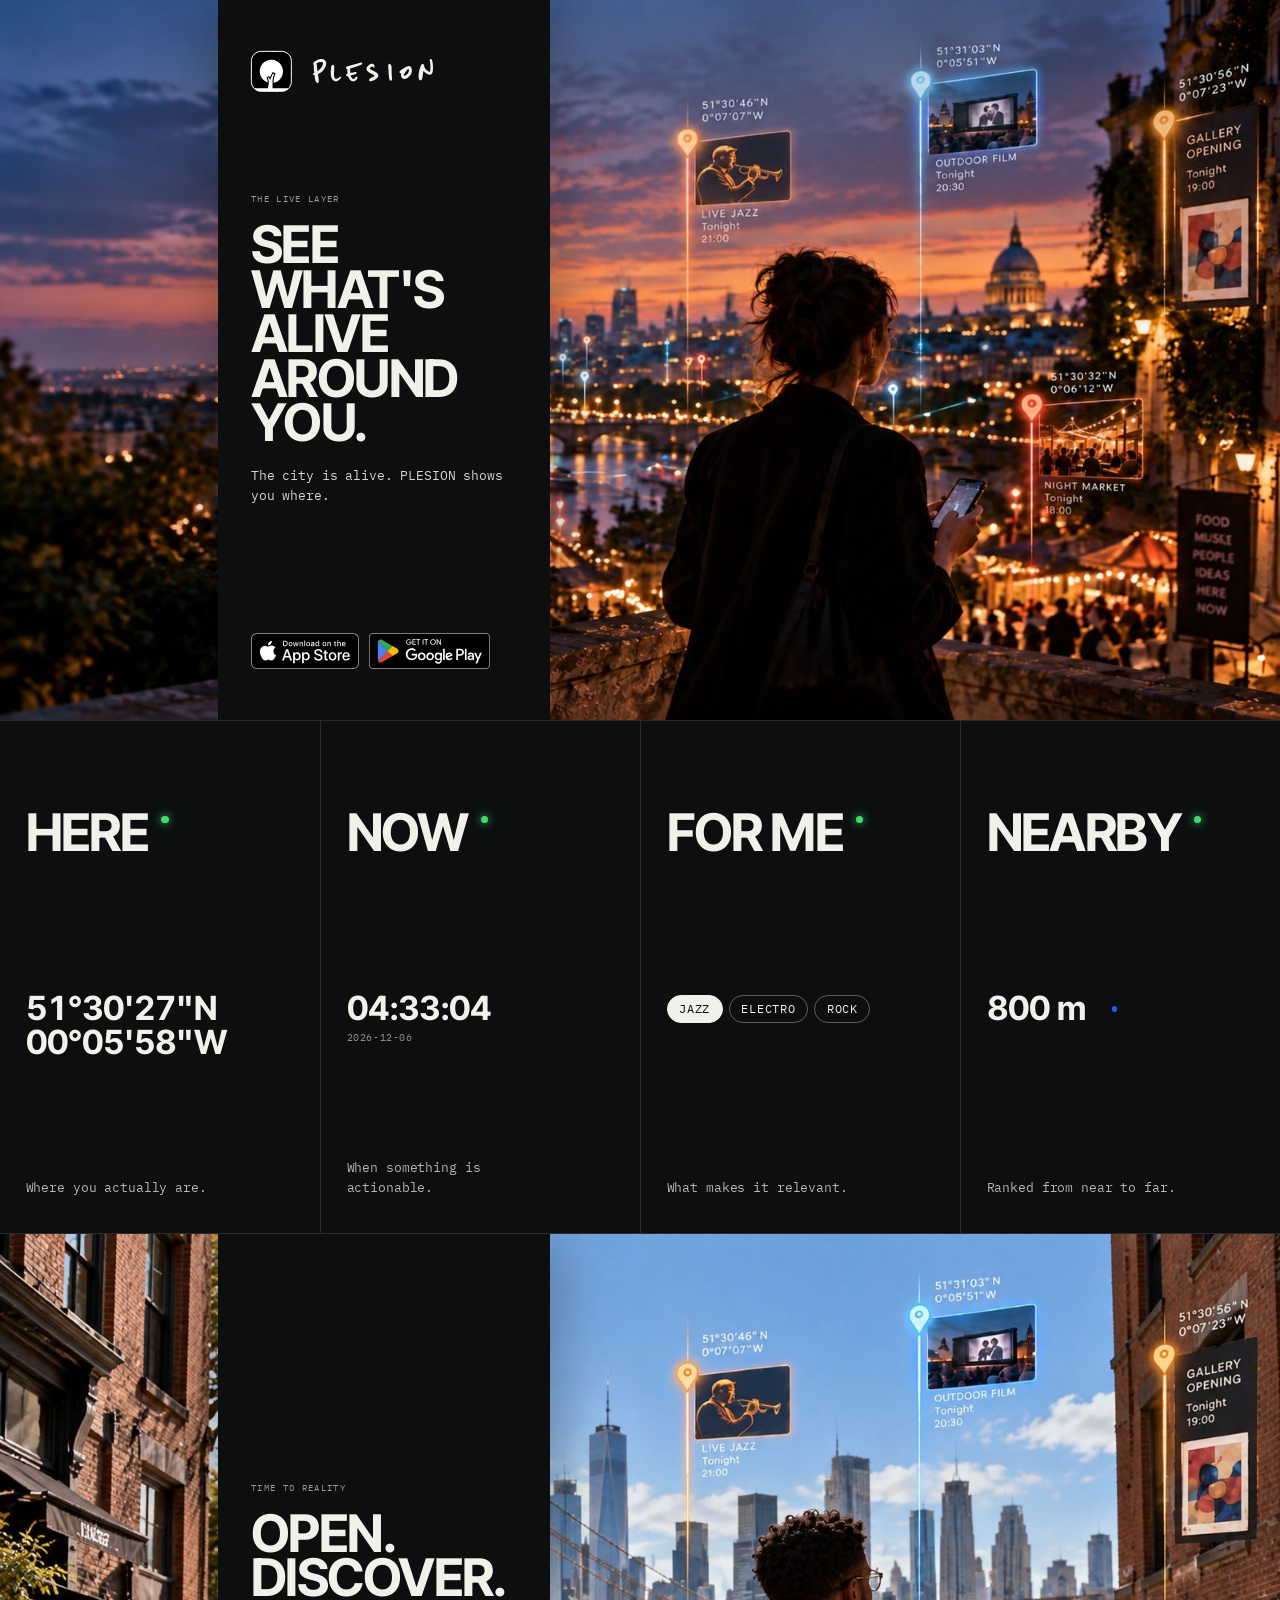
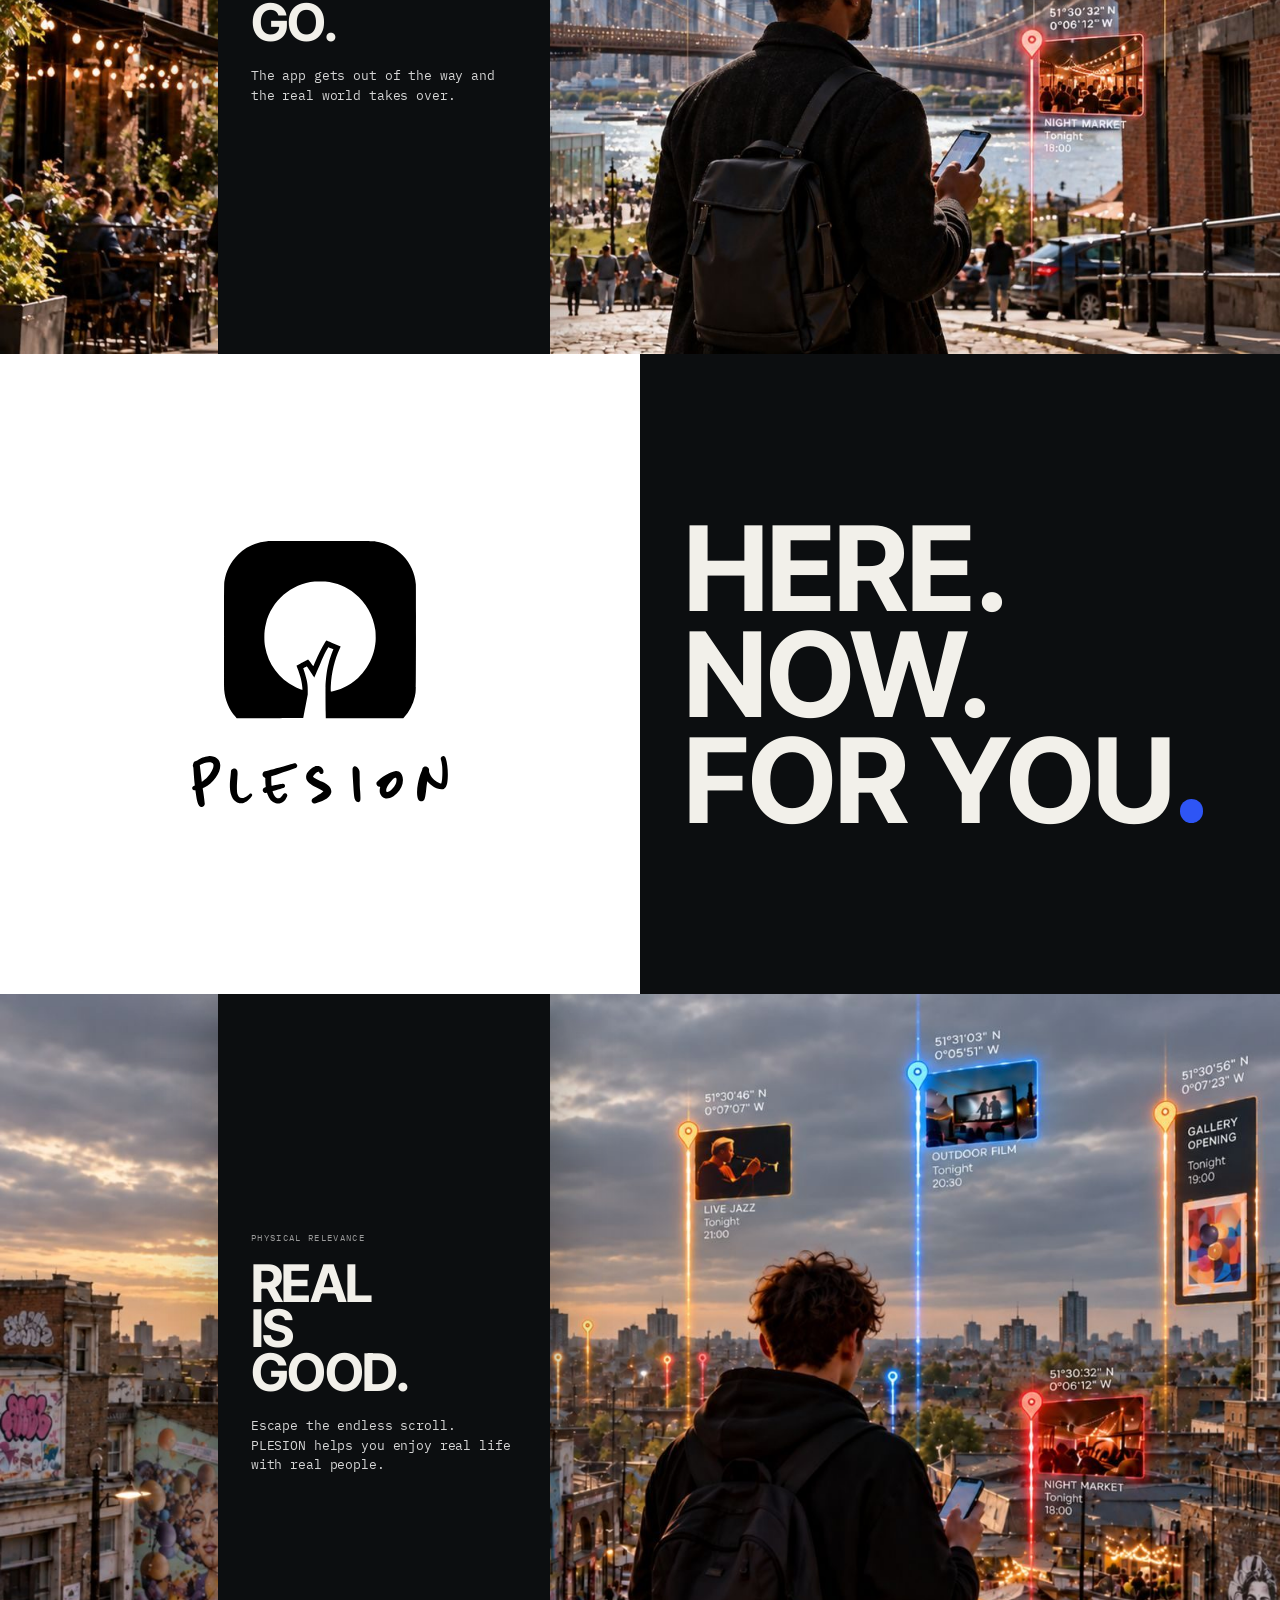
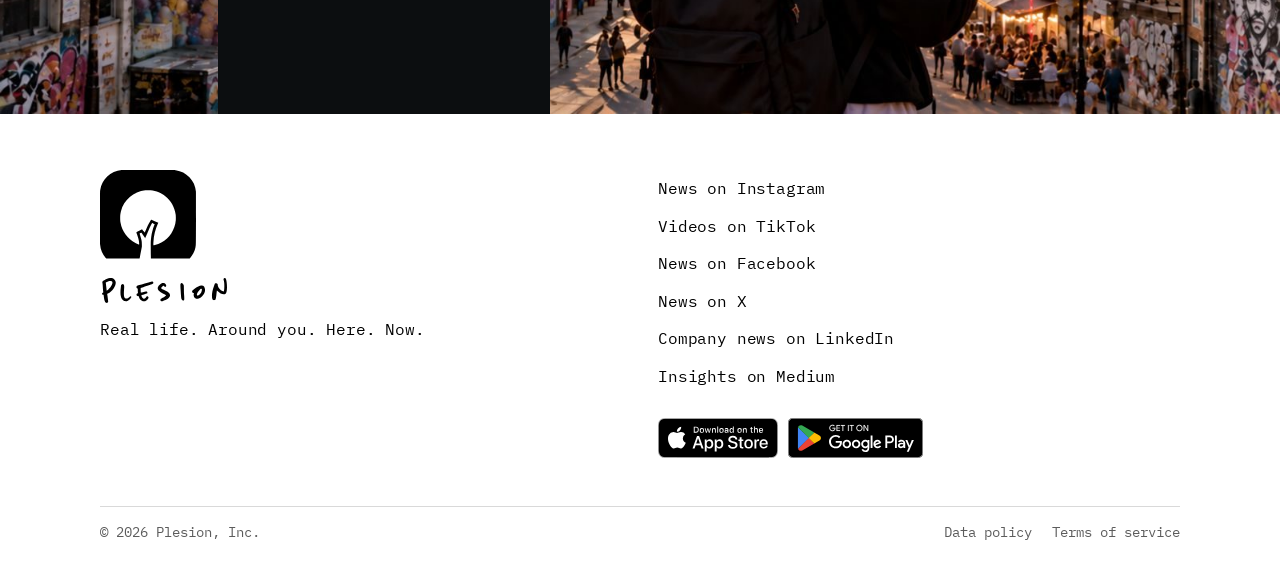
==== commit beaaa777: "Audit fixes: self-hosted fonts, tagged country-free store links, link-preview image, canonical and O" ====
--- a/index.html
+++ b/index.html
@@ -6,6 +6,7 @@
   <meta name="theme-color" content="#000000">
   <title>PLESION | Real life. Around you. Here. Now.</title>
   <meta name="description" content="The PLESION app shows what's happening around you, right now. Go live it.">
+  <link rel="canonical" href="https://plesion.com/">
   <meta property="og:title" content="PLESION | Real life. Around you. Here. Now.">
   <meta property="og:description" content="The PLESION app shows what's happening around you, right now. Go live it.">
   <meta property="og:type" content="website">
@@ -13,11 +14,15 @@
   <link rel="icon" href="/assets/favicon.ico" sizes="any">
   <link rel="icon" type="image/png" sizes="32x32" href="/assets/favicon-32.png">
   <link rel="apple-touch-icon" href="/assets/apple-touch-icon.png">
-  <meta property="og:image" content="https://plesion.com/assets/logo-512.png">
-  <link rel="preconnect" href="https://fonts.googleapis.com">
-  <link rel="preconnect" href="https://fonts.gstatic.com" crossorigin>
-  <link href="https://fonts.googleapis.com/css2?family=Inter:wght@400;600&family=Inter+Tight:wght@600;700&family=IBM+Plex+Mono:wght@400&display=swap" rel="stylesheet">
-  <link rel="stylesheet" href="/styles.css?v=20261002-25">
+  <meta property="og:image" content="https://plesion.com/assets/og-image.jpg">
+  <meta property="og:image:width" content="1200">
+  <meta property="og:image:height" content="630">
+  <meta property="og:image:alt" content="PLESION: See what's alive around you.">
+  <meta property="og:site_name" content="PLESION">
+  <meta name="twitter:card" content="summary_large_image">
+  <link rel="preload" href="/assets/fonts/inter-tight-latin-700-normal.woff2" as="font" type="font/woff2" crossorigin>
+  <link rel="preload" href="/assets/fonts/ibm-plex-mono-latin-400-normal.woff2" as="font" type="font/woff2" crossorigin>
+  <link rel="stylesheet" href="/styles.css?v=20261005-1">
   <script type="application/ld+json">
   {
     "@context": "https://schema.org",
@@ -70,8 +75,8 @@
         "@id": "https://plesion.com/#ios-app",
         "name": "PLESION",
         "operatingSystem": "iOS",
-        "applicationCategory": "SocialNetworkingApplication",
-        "installUrl": "https://apps.apple.com/us/app/plesion-here-now/id1502237943",
+        "applicationCategory": "TravelApplication",
+        "installUrl": "https://apps.apple.com/app/id1502237943",
         "offers": {
           "@type": "Offer",
           "price": "0",
@@ -93,7 +98,7 @@
         "@id": "https://plesion.com/#android-app",
         "name": "PLESION",
         "operatingSystem": "Android",
-        "applicationCategory": "SocialNetworkingApplication",
+        "applicationCategory": "TravelApplication",
         "installUrl": "https://play.google.com/store/apps/details?id=com.vantino.plesion",
         "offers": {
           "@type": "Offer",
@@ -126,8 +131,8 @@
         <h1 id="live-title" class="live-title"><span>See</span> <span>what's</span> <span>alive</span> <span>around</span> <span>you.</span></h1>
         <p class="live-lede">The city is alive. PLESION shows you where.</p>
         <div class="live-badges">
-          <a class="badge" href="https://apps.apple.com/us/app/plesion-here-now/id1502237943"><img src="/assets/badge-app-store.svg" alt="Download on the App Store" width="120" height="40"></a>
-          <a class="badge" href="https://play.google.com/store/apps/details?id=com.vantino.plesion"><img src="/assets/badge-google-play.svg" alt="Get it on Google Play" width="135" height="40"></a>
+          <a class="badge" href="https://apps.apple.com/app/apple-store/id1502237943?pt=123825760&amp;ct=website-top&amp;mt=8"><img src="/assets/badge-app-store.svg" alt="Download on the App Store" width="120" height="40"></a>
+          <a class="badge" href="https://play.google.com/store/apps/details?id=com.vantino.plesion&amp;referrer=utm_source%3Dwebsite-top%26utm_medium%3Dwebsite%26utm_campaign%3Dbadge"><img src="/assets/badge-google-play.svg" alt="Get it on Google Play" width="135" height="40"></a>
         </div>
       </div>
       <div class="live-photo" role="img" aria-label="At dusk, a woman on a terrace above a city of lights holds her phone, with posts for live jazz, an outdoor film and a night market pinned across the view.">
@@ -212,8 +217,8 @@
             <li><a href="https://plesion.medium.com/" target="_blank" rel="noopener">Insights on Medium</a></li>
           </ul>
           <div class="foot-dl">
-            <a class="badge" href="https://apps.apple.com/us/app/plesion-here-now/id1502237943"><img src="/assets/badge-app-store.svg" alt="Download on the App Store" width="120" height="40"></a>
-            <a class="badge" href="https://play.google.com/store/apps/details?id=com.vantino.plesion"><img src="/assets/badge-google-play.svg" alt="Get it on Google Play" width="135" height="40"></a>
+            <a class="badge" href="https://apps.apple.com/app/apple-store/id1502237943?pt=123825760&amp;ct=website-footer&amp;mt=8"><img src="/assets/badge-app-store.svg" alt="Download on the App Store" width="120" height="40"></a>
+            <a class="badge" href="https://play.google.com/store/apps/details?id=com.vantino.plesion&amp;referrer=utm_source%3Dwebsite-footer%26utm_medium%3Dwebsite%26utm_campaign%3Dbadge"><img src="/assets/badge-google-play.svg" alt="Get it on Google Play" width="135" height="40"></a>
           </div>
         </nav>
       </div>
--- a/styles.css
+++ b/styles.css
@@ -1,3 +1,11 @@
+/* Fonts, hosted on plesion.com (no request to Google). Inter and IBM Plex Mono: SIL Open Font License. */
+@font-face { font-family: "Inter"; font-style: normal; font-weight: 400; font-display: swap; src: url(/assets/fonts/inter-latin-400-normal.woff2) format("woff2"); }
+@font-face { font-family: "Inter"; font-style: normal; font-weight: 600; font-display: swap; src: url(/assets/fonts/inter-latin-600-normal.woff2) format("woff2"); }
+@font-face { font-family: "Inter"; font-style: normal; font-weight: 700; font-display: swap; src: url(/assets/fonts/inter-latin-700-normal.woff2) format("woff2"); }
+@font-face { font-family: "Inter Tight"; font-style: normal; font-weight: 600; font-display: swap; src: url(/assets/fonts/inter-tight-latin-600-normal.woff2) format("woff2"); }
+@font-face { font-family: "Inter Tight"; font-style: normal; font-weight: 700; font-display: swap; src: url(/assets/fonts/inter-tight-latin-700-normal.woff2) format("woff2"); }
+@font-face { font-family: "IBM Plex Mono"; font-style: normal; font-weight: 400; font-display: swap; src: url(/assets/fonts/ibm-plex-mono-latin-400-normal.woff2) format("woff2"); }
+
 /* PLESION site styles: black background, white type */
 :root {
   --bg: #000000;
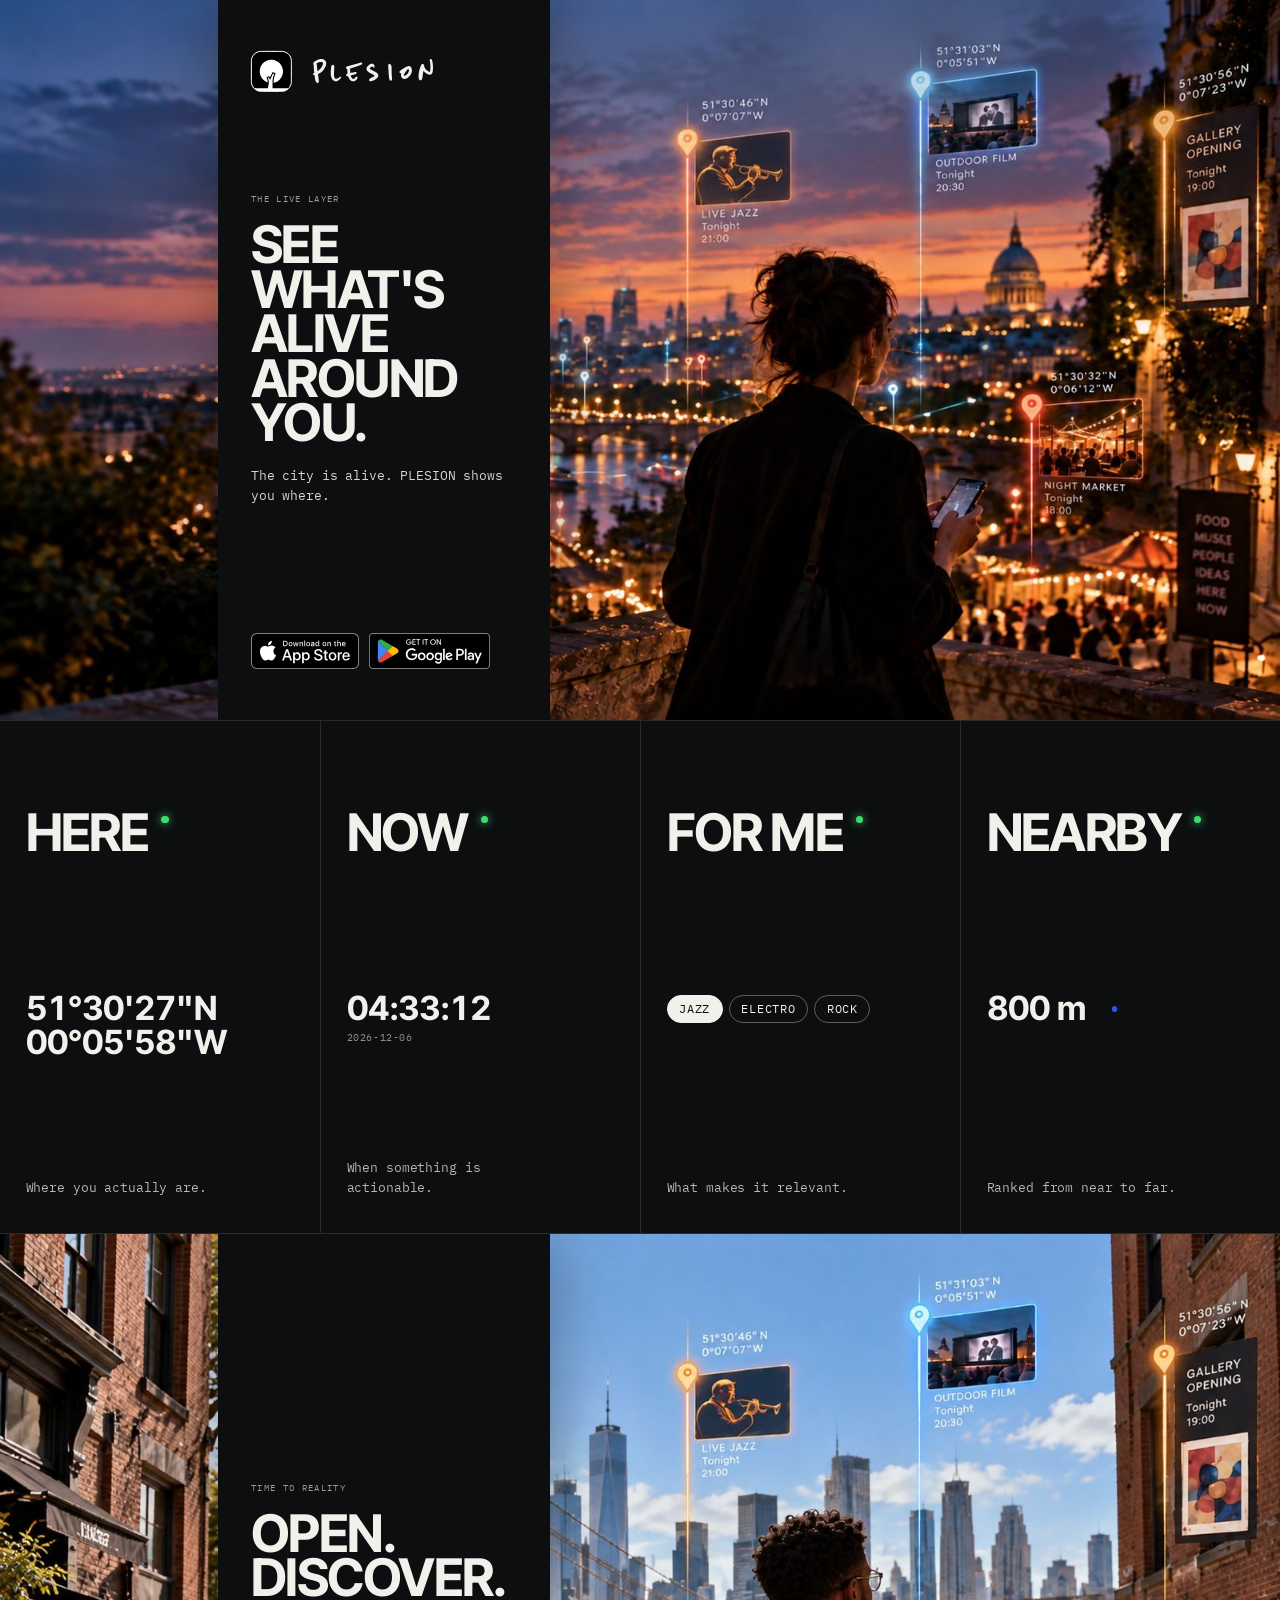
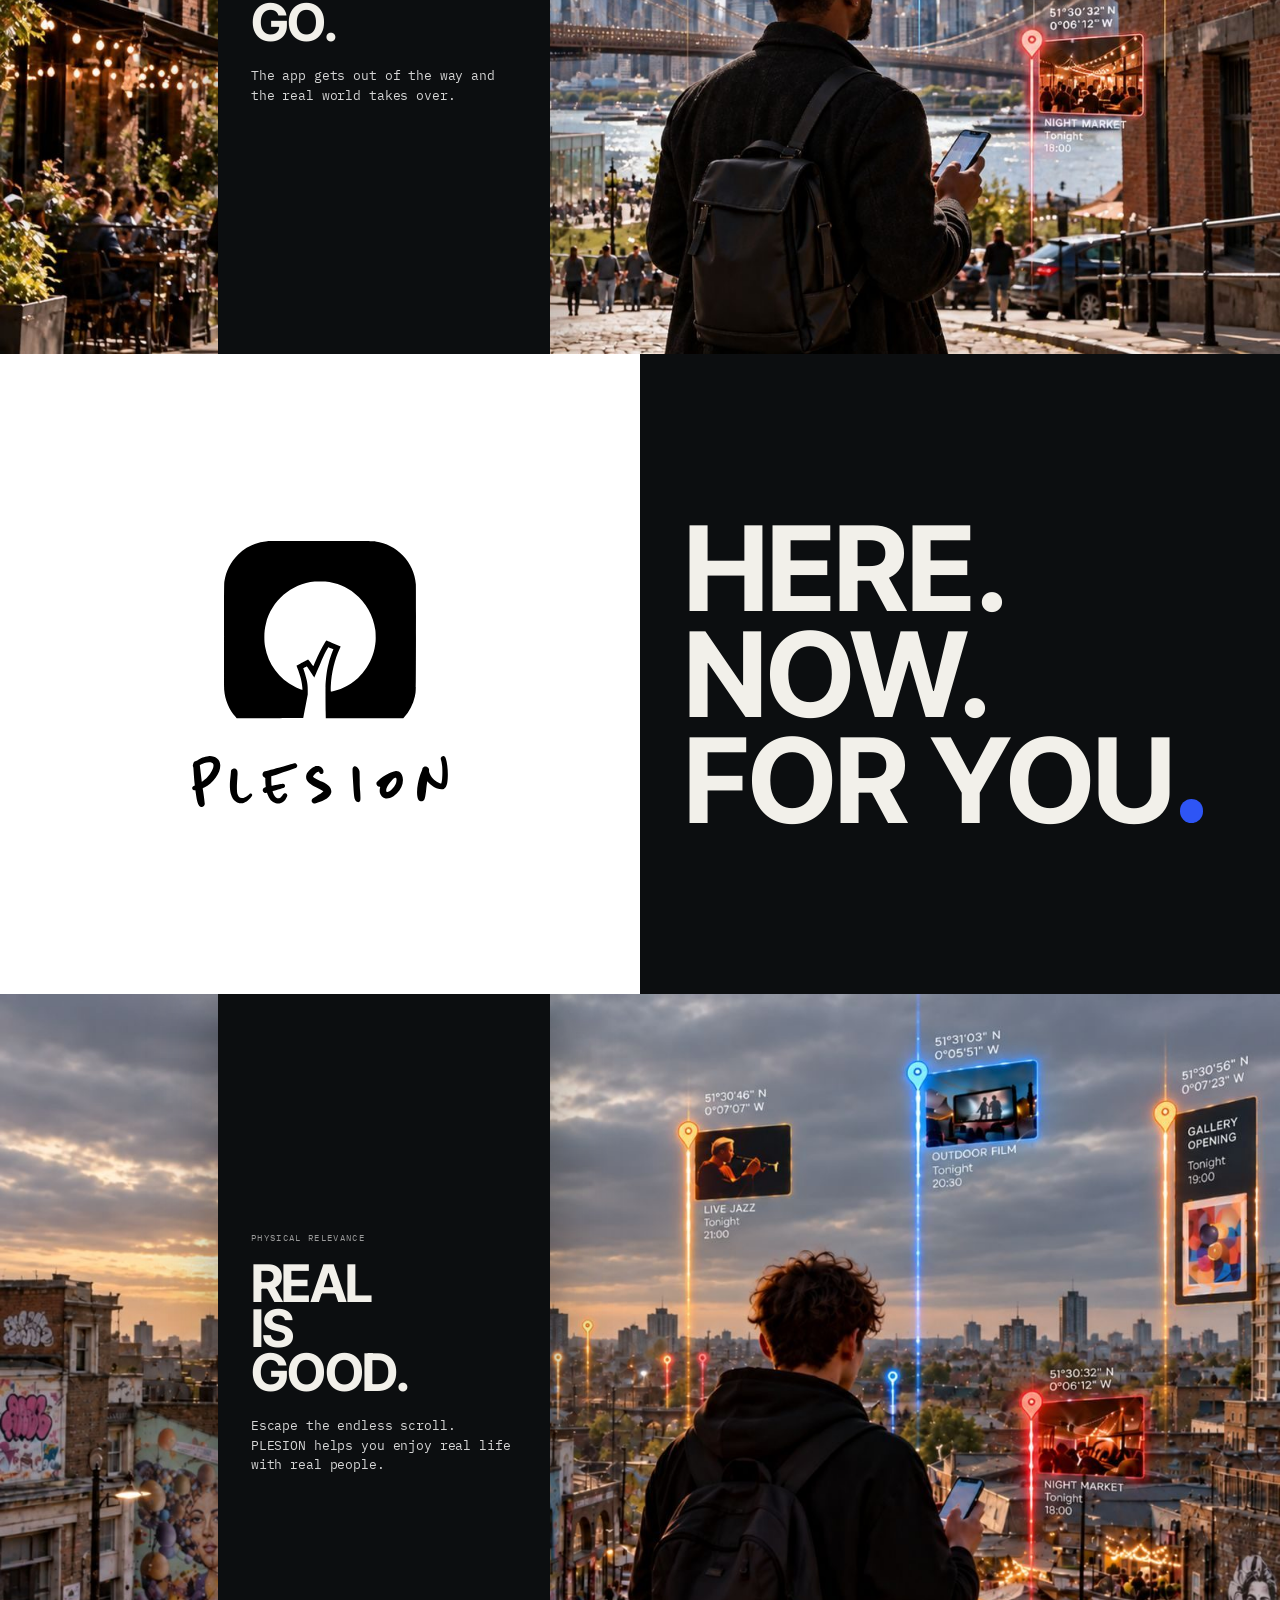
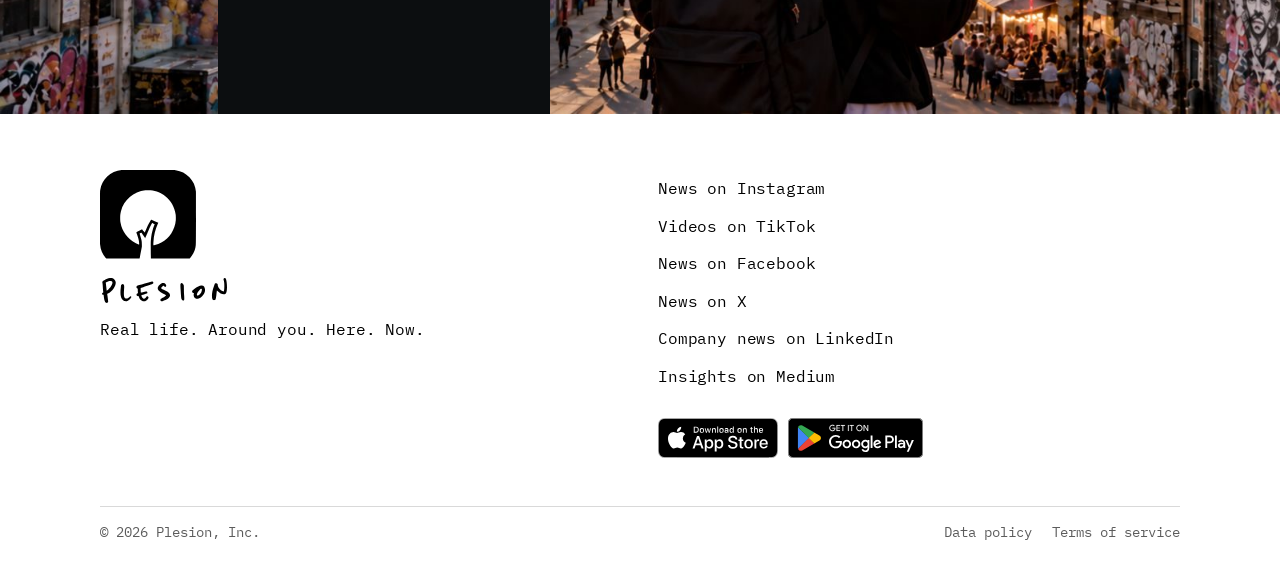
==== commit 05343f8f: "Add Cloudflare Web Analytics to every page Co-Authored-By: Claude Opus 5.5 <noreply@anthropic.com> C" ====
--- a/index.html
+++ b/index.html
@@ -267,5 +267,6 @@
       el.innerHTML = dms(c[0], 'N', 'S', 2) + '<br>' + dms(c[1], 'E', 'W', 2);
     })();
   </script>
+  <!-- Cloudflare Web Analytics --><script defer src='https://static.cloudflareinsights.com/beacon.min.js' data-cf-beacon='{"token": "6d3f76ef62d545f2af6ae02d0a30a107"}'></script><!-- End Cloudflare Web Analytics -->
 </body>
 </html>
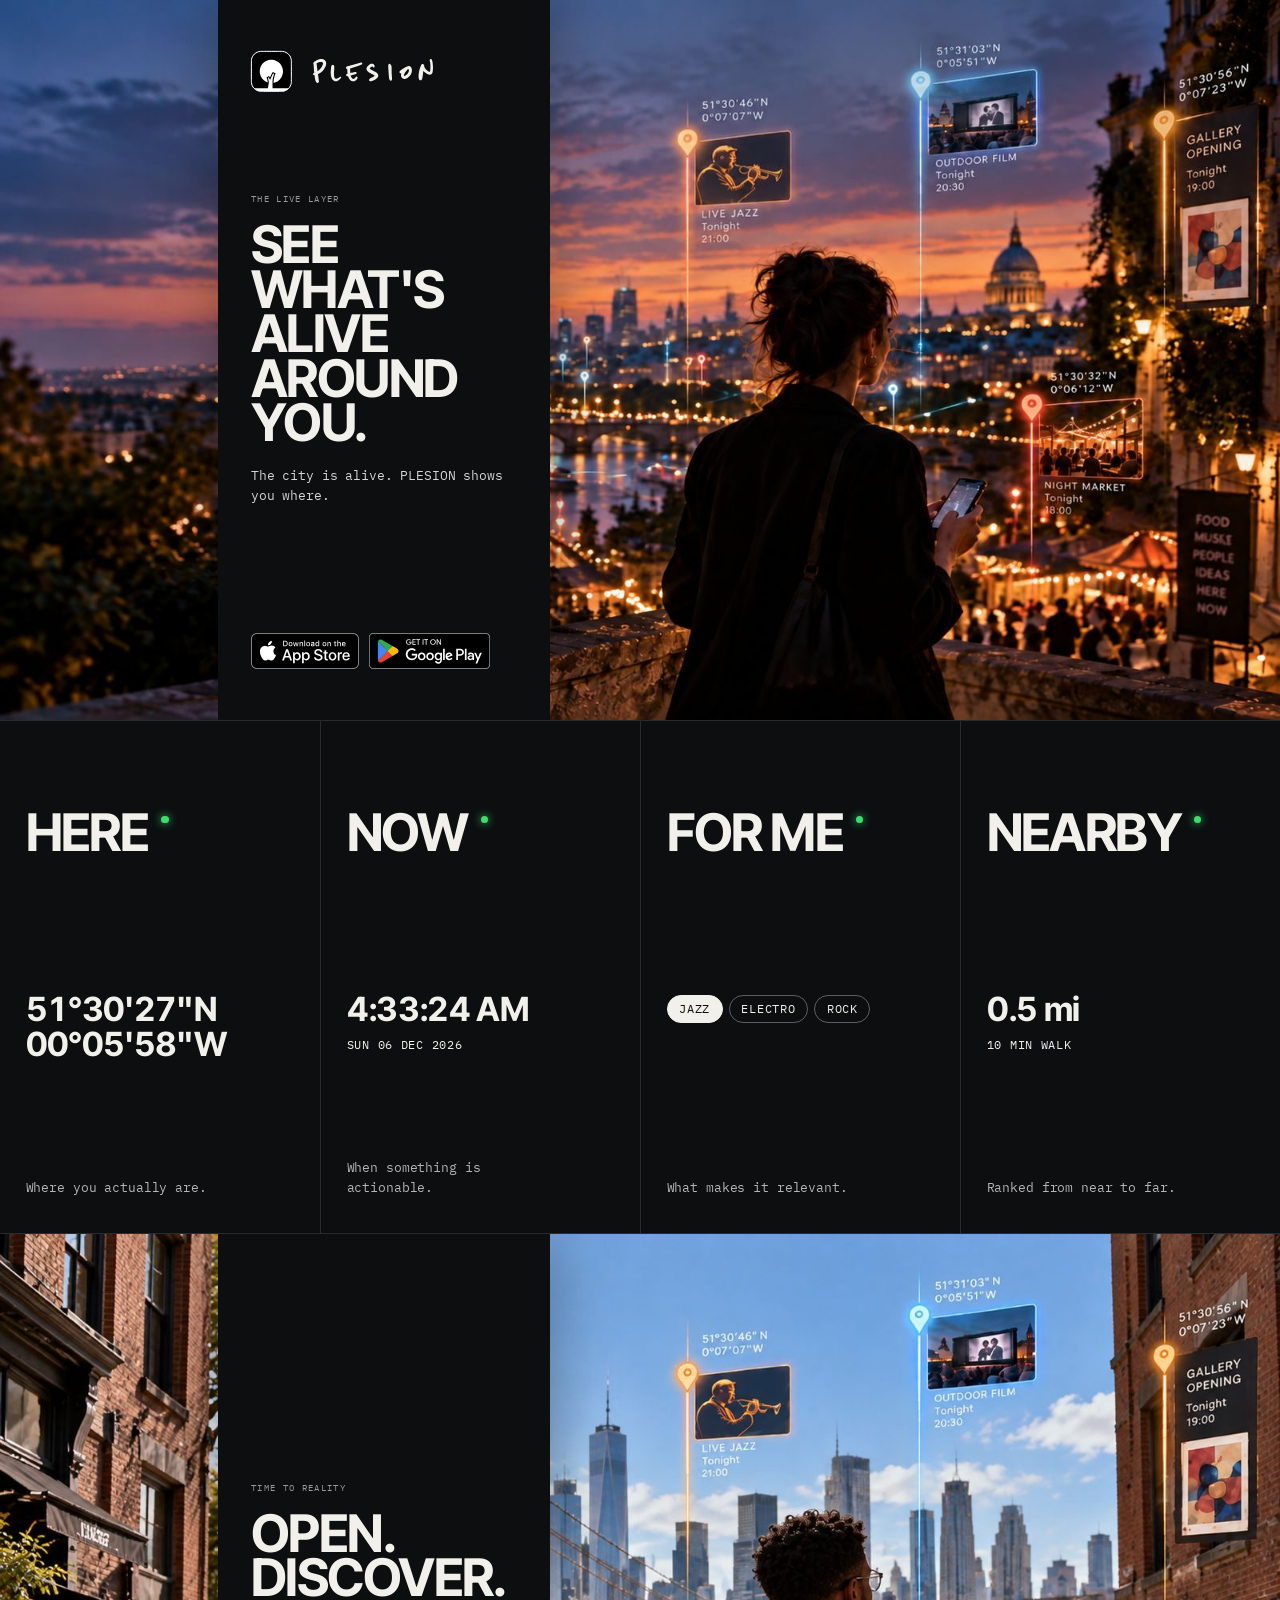
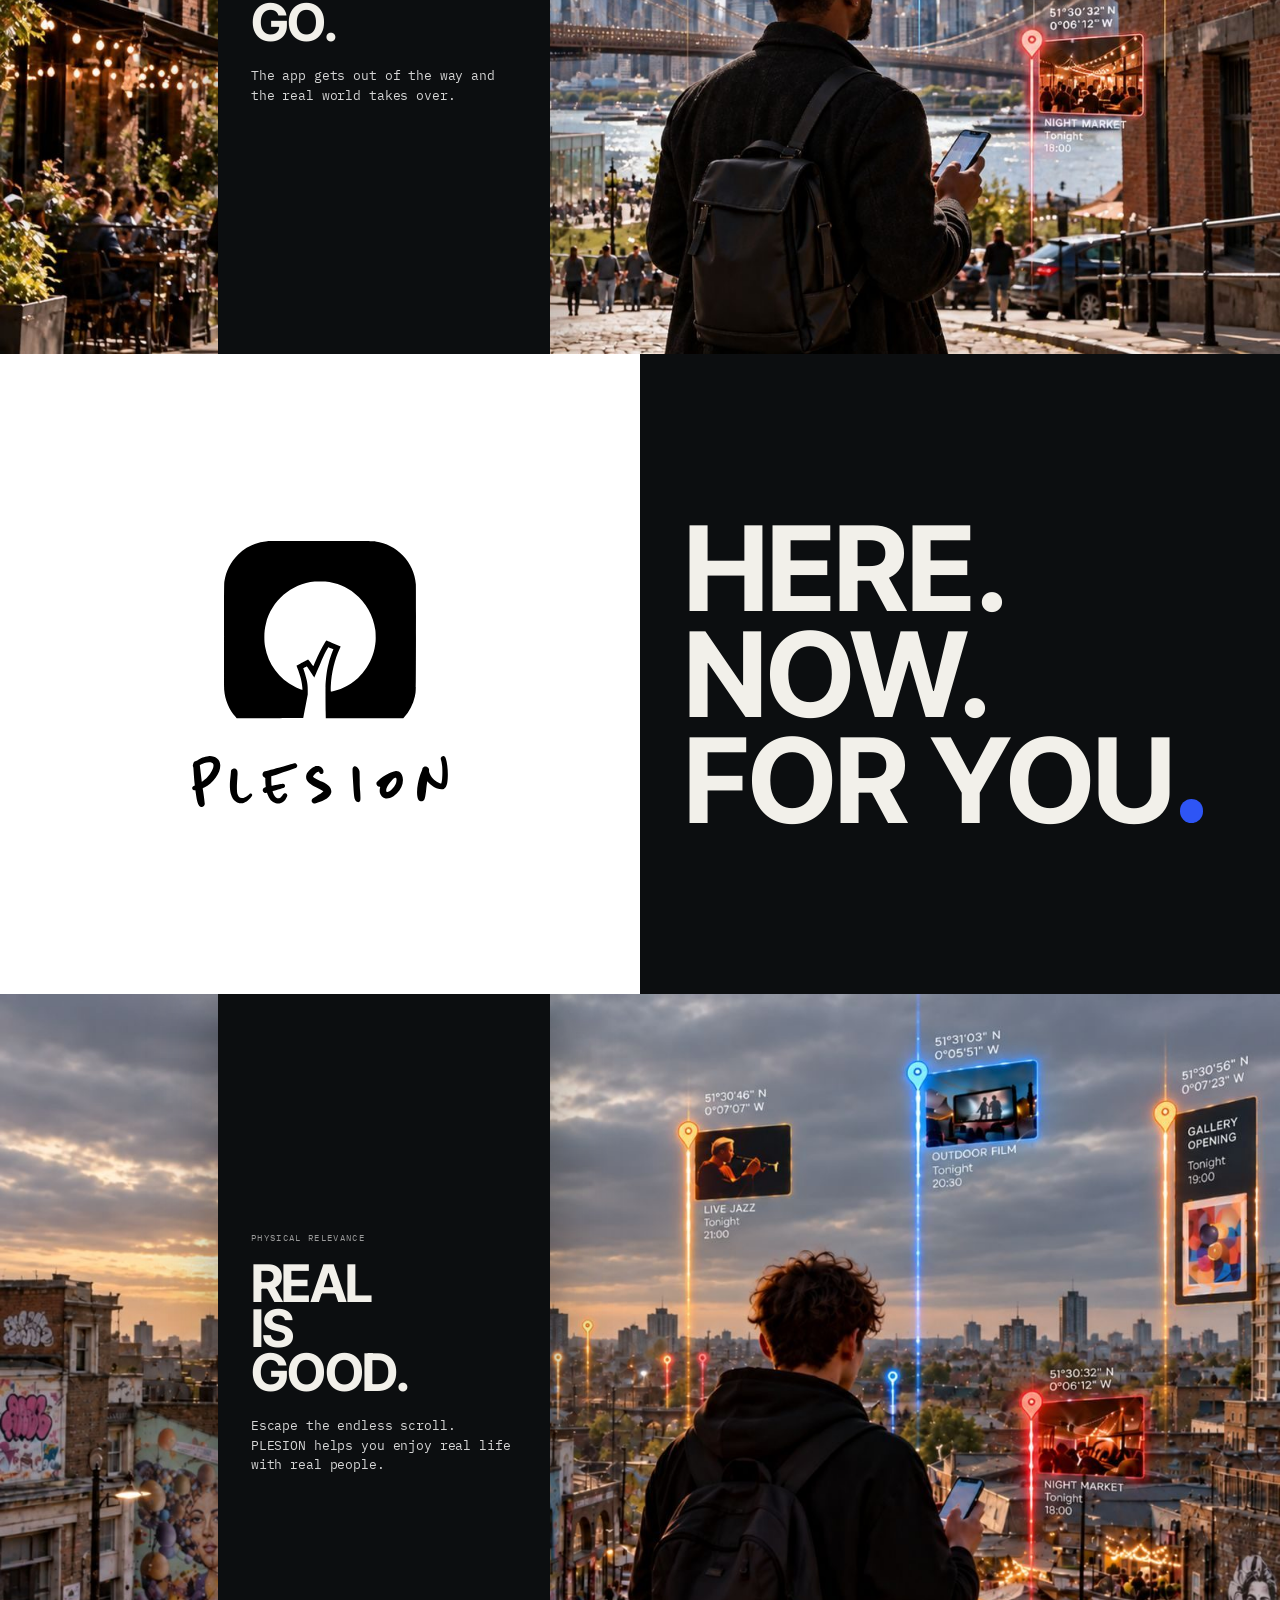
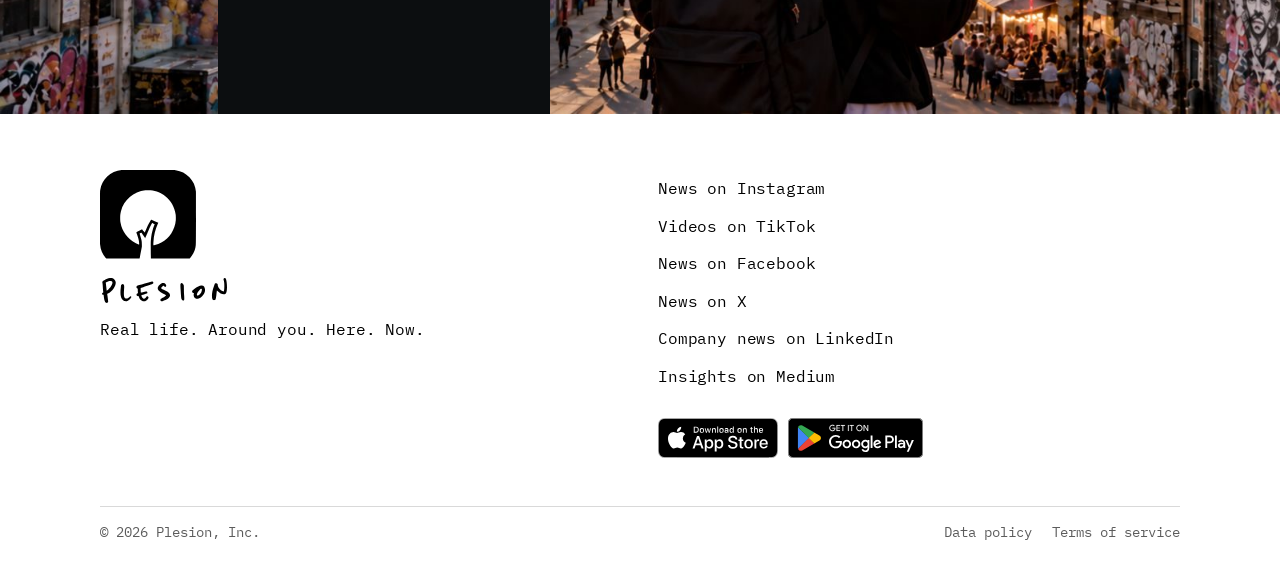
==== commit 26533630: "Live strip: normalised readouts, local clock format and distance units Main values share one size; t" ====
--- a/index.html
+++ b/index.html
@@ -22,7 +22,7 @@
   <meta name="twitter:card" content="summary_large_image">
   <link rel="preload" href="/assets/fonts/inter-tight-latin-700-normal.woff2" as="font" type="font/woff2" crossorigin>
   <link rel="preload" href="/assets/fonts/ibm-plex-mono-latin-400-normal.woff2" as="font" type="font/woff2" crossorigin>
-  <link rel="stylesheet" href="/styles.css?v=20261005-1">
+  <link rel="stylesheet" href="/styles.css?v=20261005-2">
   <script type="application/ld+json">
   {
     "@context": "https://schema.org",
@@ -147,7 +147,7 @@
       </div>
       <div class="ns-cell">
         <p class="ns-label"><span class="ns-light" aria-hidden="true"></span>Now</p>
-        <div class="ns-read"><span class="ns-val ns-clock">--:--:--</span><span class="ns-sub live-date"></span></div>
+        <div class="ns-read"><span class="ns-val ns-clock">--:--:--</span><span class="ns-lite live-date"></span></div>
         <p class="ns-desc">When something is actionable.</p>
       </div>
       <div class="ns-cell">
@@ -157,7 +157,7 @@
       </div>
       <div class="ns-cell">
         <p class="ns-label"><span class="ns-light" aria-hidden="true"></span>Nearby</p>
-        <div class="ns-read"><span class="ns-radar" aria-hidden="true"><i></i><i></i><i></i><b></b></span><span class="ns-val ns-small">800 m</span></div>
+        <div class="ns-read"><span class="ns-val ns-dist">800 m</span><span class="ns-lite">10 min walk</span></div>
         <p class="ns-desc">Ranked from near to far.</p>
       </div>
     </section>
@@ -234,17 +234,29 @@
     </div>
   </footer>
   <script>
-    // Live layer: show today's date next to NOW in the coordinates box
+    // Live strip: date, clock and distance in the visitor's own conventions. Nothing is requested or sent anywhere.
     (function () {
-      var d = new Date(), s = d.getFullYear() + '-' + String(d.getMonth() + 1).padStart(2, '0') + '-' + String(d.getDate()).padStart(2, '0');
+      var d = new Date(), pad = function (x) { return String(x).padStart(2, '0'); };
+      var s = ['Sun', 'Mon', 'Tue', 'Wed', 'Thu', 'Fri', 'Sat'][d.getDay()] + ' ' + pad(d.getDate()) + ' ' +
+        ['Jan', 'Feb', 'Mar', 'Apr', 'May', 'Jun', 'Jul', 'Aug', 'Sep', 'Oct', 'Nov', 'Dec'][d.getMonth()] + ' ' + d.getFullYear();
       document.querySelectorAll('.live-date').forEach(function (el) { el.textContent = s; });
-      // Live clock in the NOW column, in the visitor's own time
+      // Clock: 24-hour or AM/PM, following the visitor's own setting
+      var f; try { f = new Intl.DateTimeFormat(undefined, { hour: 'numeric', minute: '2-digit', second: '2-digit' }); } catch (e) {}
       var clocks = document.querySelectorAll('.ns-clock');
       function tick() {
-        var n = new Date(), t = [n.getHours(), n.getMinutes(), n.getSeconds()].map(function (x) { return String(x).padStart(2, '0'); }).join(':');
+        var n = new Date();
+        var t = f ? f.format(n) : [n.getHours(), n.getMinutes(), n.getSeconds()].map(pad).join(':');
         clocks.forEach(function (c) { c.textContent = t; });
       }
       if (clocks.length) { tick(); setInterval(tick, 1000); }
+      // Distance: miles where people walk in miles (US, UK, Liberia, Myanmar), metres everywhere else.
+      // The browser language's country decides; without one, the time zone does.
+      var lang = (navigator.languages && navigator.languages[0]) || navigator.language || '';
+      var m = lang.match(/-([A-Za-z]{2})(?![A-Za-z])/), tz = '';
+      try { tz = Intl.DateTimeFormat().resolvedOptions().timeZone || ''; } catch (e) {}
+      var miles = m ? /^(US|GB|LR|MM)$/i.test(m[1])
+        : /^(America\/(New_York|Chicago|Denver|Los_Angeles|Phoenix|Anchorage|Detroit|Boise|Juneau|Sitka|Nome|Adak|Yakutat|Metlakatla|Menominee|Indiana\/.+|Kentucky\/.+|North_Dakota\/.+)|Pacific\/Honolulu|US\/.+|Europe\/(London|Belfast)|GB|Africa\/Monrovia|Asia\/(Yangon|Rangoon))$/.test(tz);
+      if (miles) document.querySelectorAll('.ns-dist').forEach(function (el) { el.textContent = '0.5 mi'; });
     })();
   </script>
   <script>
--- a/styles.css
+++ b/styles.css
@@ -507,20 +507,13 @@
 .ns-label { margin: 0; display: flex; align-items: center; gap: 0.7em; font: 400 max(10px, 0.72vw)/1 var(--font-data); letter-spacing: 0.14em; text-transform: uppercase; }
 .ns-light { width: 0.6em; height: 0.6em; border-radius: 50%; background: #3DDC6E; box-shadow: 0 0 8px #3DDC6E; animation: ns-blink 1.6s ease-in-out infinite; }
 @keyframes ns-blink { 50% { opacity: 0.3; } }
-.ns-read { flex: 1; display: flex; flex-direction: column; justify-content: center; gap: 0.6vw; padding: 1.6vw 0; }
-.ns-val { font: 700 2.6vw/1 var(--font-title); letter-spacing: -0.02em; font-variant-numeric: tabular-nums; }
-.ns-clock { font-size: 3.6vw; }
-.ns-small { font-size: 2.2vw; }
-.ns-sub { font: 400 max(10px, 0.75vw)/1 var(--font-data); letter-spacing: 0.06em; color: #8E8E8E; }
+.ns-read { flex: 1; display: flex; flex-direction: column; align-items: flex-start; justify-content: center; gap: 0; padding: 1.6vw 0; }
+/* Readouts: main values in title type, all the same size; light lines in the same mono type as the FOR ME pills */
+.ns-val { display: block; font: 700 2.6vw/1.05 var(--font-title); letter-spacing: -0.02em; font-variant-numeric: tabular-nums; white-space: nowrap; }
+.ns-lite { display: block; margin-top: 0.9vw; font: 400 max(11px, 0.95vw)/1 var(--font-data); letter-spacing: 0.06em; text-transform: uppercase; color: #F2F0EA; white-space: nowrap; }
 .ns-tags { display: flex; flex-wrap: wrap; gap: 0.5vw; }
 .ns-tags span { font: 400 max(11px, 0.85vw)/1 var(--font-data); padding: max(5px, 0.5vw) max(7px, 0.8vw); border: 1px solid rgba(242, 240, 234, 0.35); border-radius: 999px; text-transform: uppercase; letter-spacing: 0.06em; }
 .ns-tags span:first-child { background: #F2F0EA; color: #0C0E10; border-color: #F2F0EA; }
-.ns-radar { position: relative; width: 4.6vw; aspect-ratio: 1; margin-bottom: 0.4vw; }
-.ns-radar b { position: absolute; inset: 42%; border-radius: 50%; background: var(--signal); }
-.ns-radar i { position: absolute; inset: 0; border-radius: 50%; border: 1px solid rgba(46, 85, 245, 0.9); opacity: 0; animation: ns-radar 3s ease-out infinite; }
-.ns-radar i:nth-child(2) { animation-delay: 1s; }
-.ns-radar i:nth-child(3) { animation-delay: 2s; }
-@keyframes ns-radar { from { transform: scale(0.2); opacity: 1; } to { transform: scale(1); opacity: 0; } }
 .ns-desc { margin: 0; max-width: 26ch; font: 400 max(13px, 0.95vw)/1.5 var(--font-data); letter-spacing: -0.01em; color: #B5B5B5; }
 @media (max-width: 900px) {
   .now-strip { grid-template-columns: repeat(2, minmax(0, 1fr)); }
@@ -528,13 +521,12 @@
   .ns-cell:nth-child(odd) { border-left: 0; }
   .ns-cell:nth-child(-n+2) { border-top: 0; }
   .ns-label { font-size: 10px; }
-  .ns-val { font-size: 5.4vw; }
-  .ns-clock { font-size: 7.4vw; }
-  .ns-small { font-size: 5vw; }
-  .ns-radar { width: 12vw; }
   .ns-tags span { padding: 5px 7px; font-size: 10px; }
-}
-@media (prefers-reduced-motion: reduce) { .ns-light, .ns-radar i { animation: none; } .ns-radar i { opacity: 0.5; } }
+  .ns-val { font-size: 5.2vw; }
+  .ns-lite { margin-top: 8px; font-size: 10px; }
+  .ns-read { justify-content: flex-start; }
+}
+@media (prefers-reduced-motion: reduce) { .ns-light { animation: none; } }
 
 }
 
@@ -571,10 +563,6 @@
   .ns-label { font: 700 4.05vw/0.86 var(--font-title); letter-spacing: -0.03em; gap: 0.25em; align-items: flex-start; }
   .ns-light { width: 0.14em; height: 0.14em; margin-top: 0.1em; order: 2; }
   .ns-read { justify-content: flex-end; padding: 2vw 0 1.2vw; }
-  .ns-val { font-size: 2.6vw; }
-  .ns-clock { font-size: 4.2vw; }
-  .ns-small { font-size: 2.6vw; }
-  .ns-radar { width: 5.6vw; }
   .ns-tags span { font-size: max(11px, 0.95vw); padding: 0.55vw 0.9vw; }
   .ns-desc { font-size: max(13px, 1vw); }
 }
@@ -610,11 +598,6 @@
   .ns-cell { position: relative; }
   .ns-read { position: absolute; top: calc(50% + 1.2vw); left: 2vw; right: 2vw; justify-content: flex-start; padding: 0; }
   .ns-desc { margin-top: auto; }
-  .ns-cell:last-child .ns-read { flex-direction: row; align-items: center; justify-content: flex-start; gap: 1vw; }
-  .ns-radar { width: 2.6vw; margin: 0; order: 2; }
-  .ns-val { font-size: 2.6vw; line-height: 1; }
-  .ns-clock { font-size: 2.6vw; }
-  .ns-small { font-size: 2.6vw; }
   .ns-tags { min-height: 2.6vw; align-items: center; }
 }
 
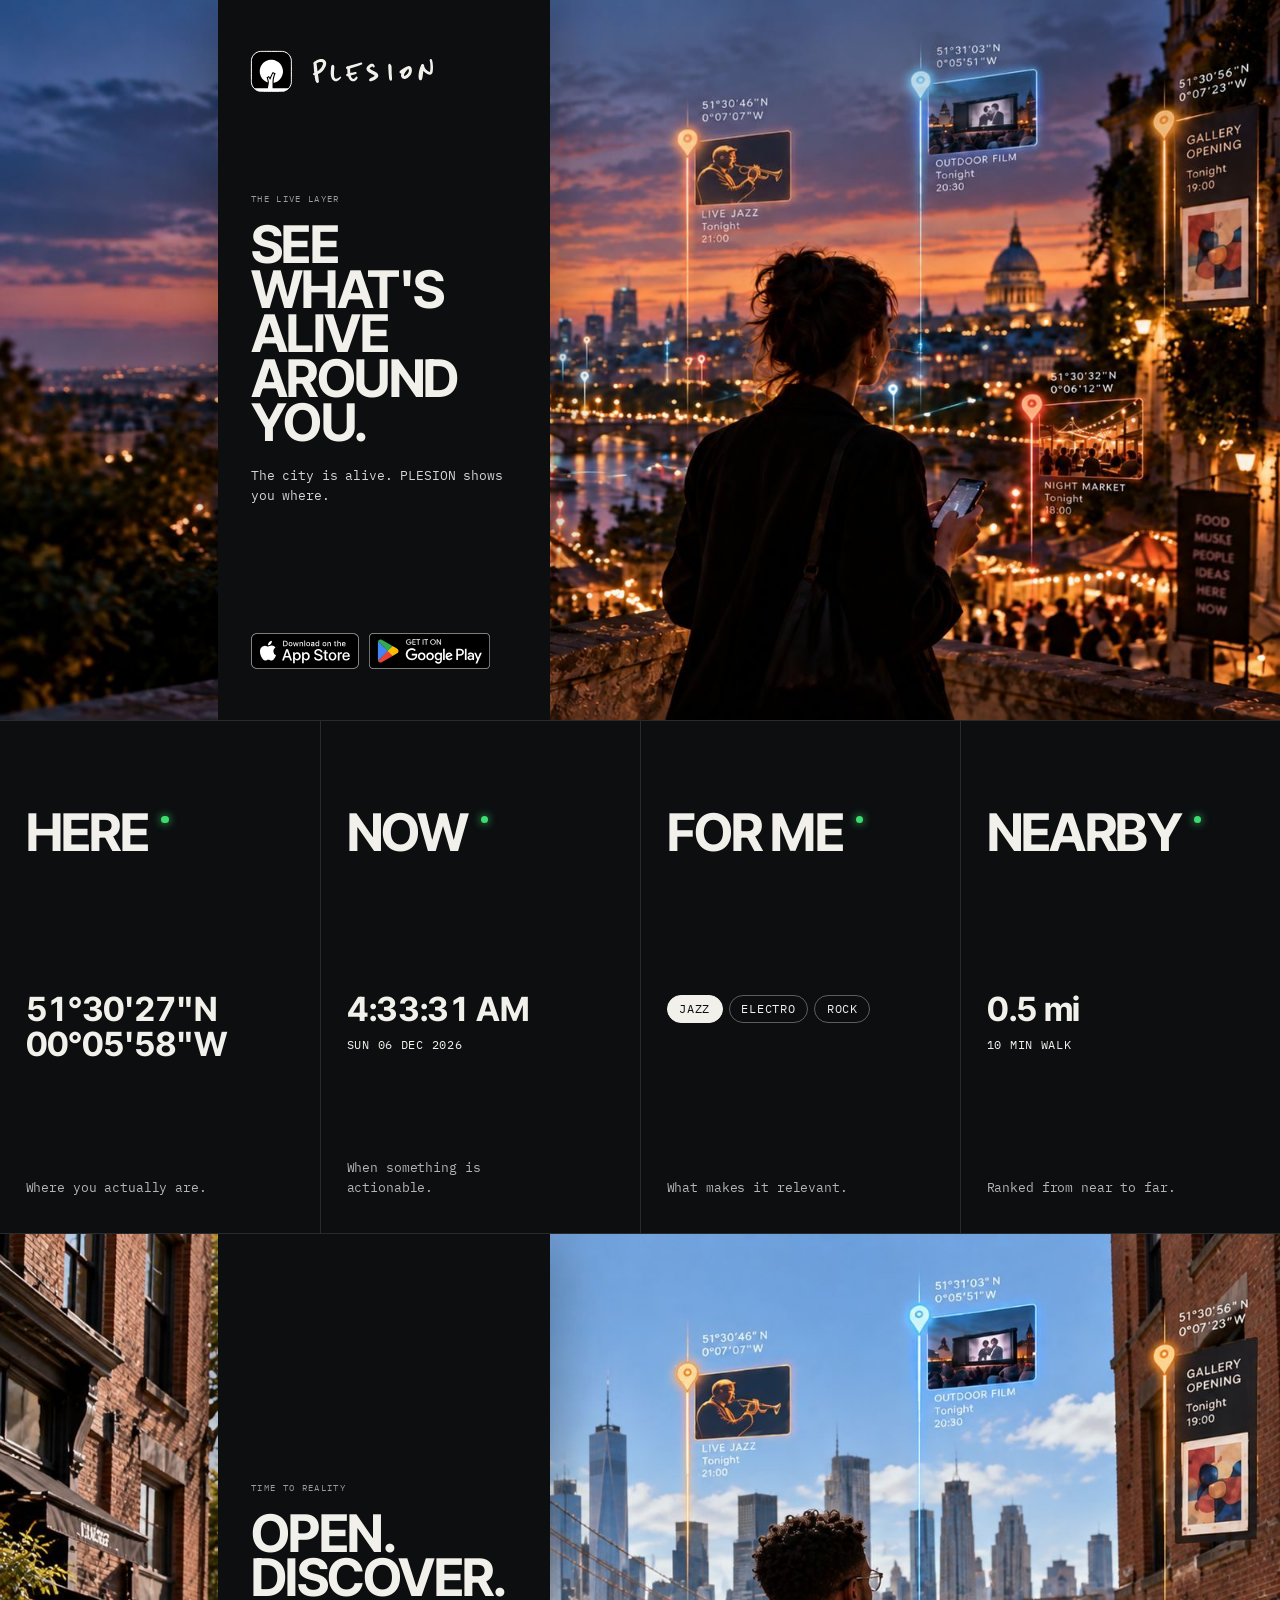
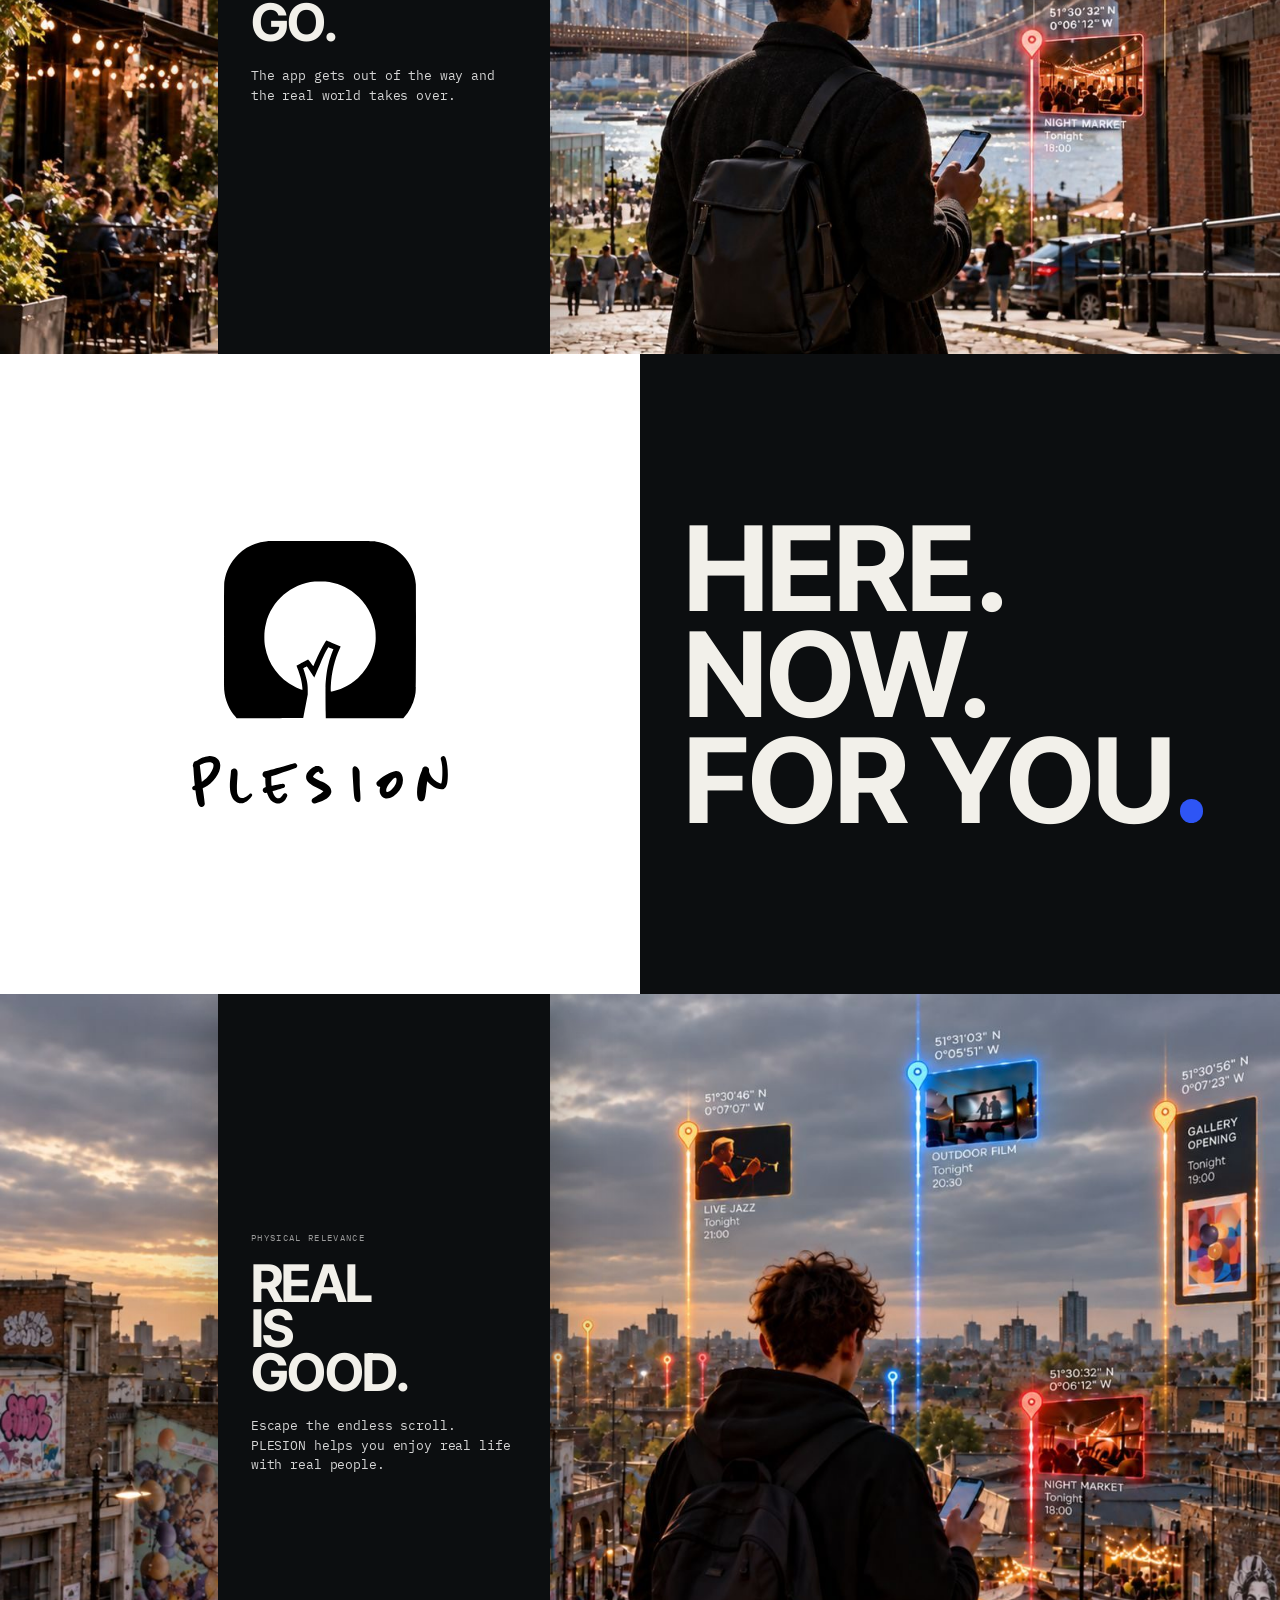
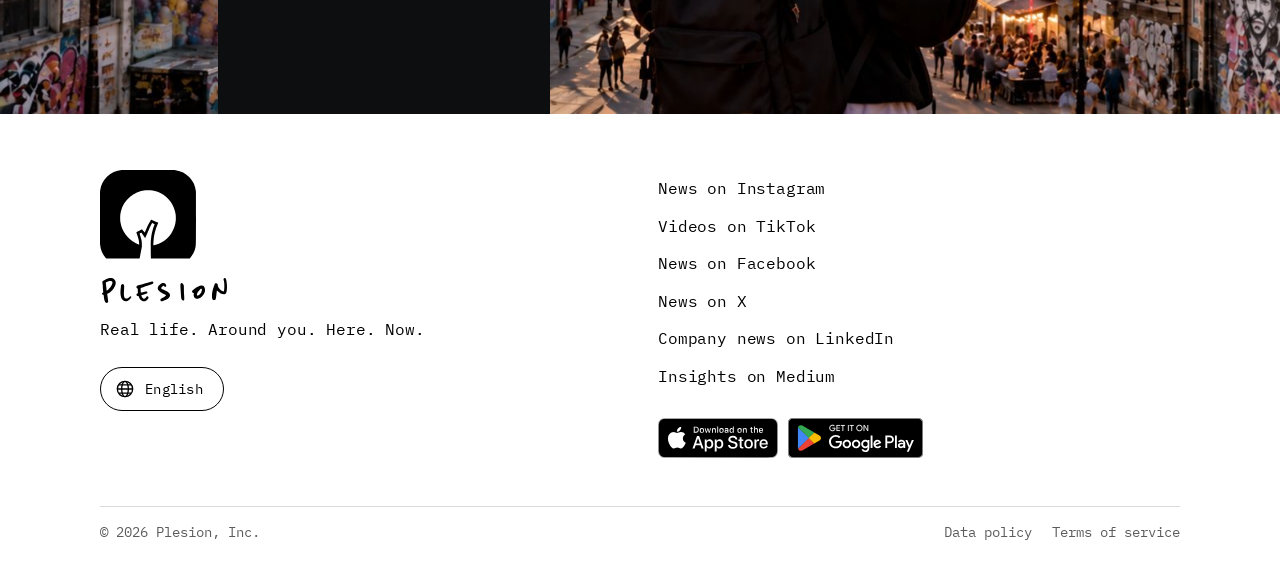
==== commit da161814: "TikTok link: @plesionapp Co-Authored-By: Claude Opus 5.5 <noreply@anthropic.com> Claude-Session: htt" ====
--- a/index.html
+++ b/index.html
@@ -7,6 +7,10 @@
   <title>PLESION | Real life. Around you. Here. Now.</title>
   <meta name="description" content="The PLESION app shows what's happening around you, right now. Go live it.">
   <link rel="canonical" href="https://plesion.com/">
+  <link rel="alternate" hreflang="en" href="https://plesion.com/">
+  <link rel="alternate" hreflang="fr" href="https://plesion.com/fr/">
+  <link rel="alternate" hreflang="it" href="https://plesion.com/it/">
+  <link rel="alternate" hreflang="x-default" href="https://plesion.com/">
   <meta property="og:title" content="PLESION | Real life. Around you. Here. Now.">
   <meta property="og:description" content="The PLESION app shows what's happening around you, right now. Go live it.">
   <meta property="og:type" content="website">
@@ -19,10 +23,11 @@
   <meta property="og:image:height" content="630">
   <meta property="og:image:alt" content="PLESION: See what's alive around you.">
   <meta property="og:site_name" content="PLESION">
+  <meta property="og:locale" content="en_US">
   <meta name="twitter:card" content="summary_large_image">
   <link rel="preload" href="/assets/fonts/inter-tight-latin-700-normal.woff2" as="font" type="font/woff2" crossorigin>
   <link rel="preload" href="/assets/fonts/ibm-plex-mono-latin-400-normal.woff2" as="font" type="font/woff2" crossorigin>
-  <link rel="stylesheet" href="/styles.css?v=20261005-2">
+  <link rel="stylesheet" href="/styles.css?v=20261005-3">
   <script type="application/ld+json">
   {
     "@context": "https://schema.org",
@@ -39,7 +44,7 @@
         "email": "support@plesion.com",
         "sameAs": [
           "https://www.instagram.com/plesionapp/",
-          "https://www.tiktok.com/@plesion.app",
+          "https://www.tiktok.com/@plesionapp",
           "https://www.facebook.com/plesionapp",
           "https://x.com/PlesionApp",
           "https://www.linkedin.com/company/plesion",
@@ -122,6 +127,7 @@
 </head>
 <body>
   <a class="skip" href="#main">Skip to content</a>
+  <div class="lang-hint" hidden></div>
 
   <main id="main">
     <section class="live" aria-labelledby="live-title">
@@ -206,11 +212,12 @@
             <span class="brand-word footer-word" aria-hidden="true"></span>
           </a>
           <p class="footer-tag"><span>Real life. Around you.</span> <span>Here. Now.</span></p>
+          <!-- lang:switch --><div class="lang"><button class="lang-btn" type="button" aria-expanded="false" aria-controls="lang-panel" aria-label="Language: English"><svg class="lang-globe" viewBox="0 0 24 24" aria-hidden="true" focusable="false"><g fill="none" stroke="currentColor" stroke-width="1.6"><circle cx="12" cy="12" r="9.2"/><ellipse cx="12" cy="12" rx="4" ry="9.2"/><path d="M3 12h18M4.6 7h14.8M4.6 17h14.8"/></g></svg><span>English</span></button><div class="lang-panel" id="lang-panel" role="dialog" aria-label="Choose a language" tabindex="-1" hidden><div class="lang-head"><p>Choose a language</p><button class="lang-close" type="button" aria-label="Close">×</button></div><ul><li><a href="/" lang="en" hreflang="en" data-lang="en" aria-current="true">English<svg class="lang-check" viewBox="0 0 24 24" aria-hidden="true" focusable="false"><path d="M5 12.5l4.2 4.2L19 7" fill="none" stroke="currentColor" stroke-width="2"/></svg></a></li><li><a href="/fr/" lang="fr" hreflang="fr" data-lang="fr">Français</a></li><li><a href="/it/" lang="it" hreflang="it" data-lang="it">Italiano</a></li></ul></div><div class="lang-veil" hidden></div></div><!-- /lang:switch -->
         </div>
         <nav class="footer-social" aria-label="PLESION on social media and app stores">
           <ul>
             <li><a href="https://www.instagram.com/plesionapp/" target="_blank" rel="noopener">News on Instagram</a></li>
-            <li><a href="https://www.tiktok.com/@plesion.app" target="_blank" rel="noopener">Videos on TikTok</a></li>
+            <li><a href="https://www.tiktok.com/@plesionapp" target="_blank" rel="noopener">Videos on TikTok</a></li>
             <li><a href="https://www.facebook.com/plesionapp" target="_blank" rel="noopener">News on Facebook</a></li>
             <li><a href="https://x.com/PlesionApp" target="_blank" rel="noopener">News on X</a></li>
             <li><a href="https://www.linkedin.com/company/plesion" target="_blank" rel="noopener">Company news on LinkedIn</a></li>
@@ -237,8 +244,12 @@
     // Live strip: date, clock and distance in the visitor's own conventions. Nothing is requested or sent anywhere.
     (function () {
       var d = new Date(), pad = function (x) { return String(x).padStart(2, '0'); };
-      var s = ['Sun', 'Mon', 'Tue', 'Wed', 'Thu', 'Fri', 'Sat'][d.getDay()] + ' ' + pad(d.getDate()) + ' ' +
-        ['Jan', 'Feb', 'Mar', 'Apr', 'May', 'Jun', 'Jul', 'Aug', 'Sep', 'Oct', 'Nov', 'Dec'][d.getMonth()] + ' ' + d.getFullYear();
+      var N = {
+        en: [['Sun', 'Mon', 'Tue', 'Wed', 'Thu', 'Fri', 'Sat'], ['Jan', 'Feb', 'Mar', 'Apr', 'May', 'Jun', 'Jul', 'Aug', 'Sep', 'Oct', 'Nov', 'Dec']],
+        fr: [['Dim', 'Lun', 'Mar', 'Mer', 'Jeu', 'Ven', 'Sam'], ['Janv', 'Févr', 'Mars', 'Avr', 'Mai', 'Juin', 'Juil', 'Août', 'Sept', 'Oct', 'Nov', 'Déc']],
+        it: [['Dom', 'Lun', 'Mar', 'Mer', 'Gio', 'Ven', 'Sab'], ['Gen', 'Feb', 'Mar', 'Apr', 'Mag', 'Giu', 'Lug', 'Ago', 'Set', 'Ott', 'Nov', 'Dic']]
+      }, NAMES = N[document.documentElement.lang] || N.en;
+      var s = NAMES[0][d.getDay()] + ' ' + pad(d.getDate()) + ' ' + NAMES[1][d.getMonth()] + ' ' + d.getFullYear();
       document.querySelectorAll('.live-date').forEach(function (el) { el.textContent = s; });
       // Clock: 24-hour or AM/PM, following the visitor's own setting
       var f; try { f = new Intl.DateTimeFormat(undefined, { hour: 'numeric', minute: '2-digit', second: '2-digit' }); } catch (e) {}
@@ -279,6 +290,39 @@
       el.innerHTML = dms(c[0], 'N', 'S', 2) + '<br>' + dms(c[1], 'E', 'W', 2);
     })();
   </script>
+  <script>
+    // Language: the footer switcher, and a one-time line when the browser prefers another language we have
+    (function () {
+      var PAGES = { en: '/', fr: '/fr/', it: '/it/' };
+      var HINT = { en: ['View this page in English', 'Close'], fr: ['Voir cette page en français', 'Fermer'], it: ['Visualizza questa pagina in italiano', 'Chiudi'] };
+      var cur = document.documentElement.lang;
+      function get(k) { try { return localStorage.getItem(k); } catch (e) { return null; } }
+      function put(k, v) { try { localStorage.setItem(k, v); } catch (e) {} }
+      document.querySelectorAll('a[data-lang]').forEach(function (a) { a.addEventListener('click', function () { put('plesion-lang', a.getAttribute('data-lang')); }); });
+
+      var btn = document.querySelector('.lang-btn');
+      if (btn) {
+        var panel = document.getElementById('lang-panel'), veil = document.querySelector('.lang-veil');
+        var set = function (open) { btn.setAttribute('aria-expanded', open); panel.hidden = !open; veil.hidden = !open; if (open) panel.focus(); };
+        btn.addEventListener('click', function () { set(panel.hidden); });
+        panel.querySelector('.lang-close').addEventListener('click', function () { set(false); btn.focus(); });
+        veil.addEventListener('click', function () { set(false); });
+        document.addEventListener('click', function (e) { if (!panel.hidden && !e.target.closest('.lang')) set(false); });
+        document.addEventListener('keydown', function (e) { if (e.key === 'Escape' && !panel.hidden) { set(false); btn.focus(); } });
+      }
+
+      var bar = document.querySelector('.lang-hint');
+      if (!bar || get('plesion-lang') || get('plesion-lang-hint')) return;
+      var pref = null;
+      (navigator.languages || [navigator.language]).some(function (l) { var p = String(l || '').slice(0, 2).toLowerCase(); if (PAGES[p]) { pref = p; return true; } return false; });
+      if (!pref || pref === cur) return;
+      bar.innerHTML = '<a href="' + PAGES[pref] + '" lang="' + pref + '" hreflang="' + pref + '" data-lang="' + pref + '">' + HINT[pref][0] + ' →</a>' +
+        '<button type="button" aria-label="' + HINT[pref][1] + '" lang="' + pref + '">×</button>';
+      bar.querySelector('a').addEventListener('click', function () { put('plesion-lang', pref); });
+      bar.querySelector('button').addEventListener('click', function () { put('plesion-lang-hint', '1'); bar.hidden = true; });
+      bar.hidden = false;
+    })();
+  </script>
   <!-- Cloudflare Web Analytics --><script defer src='https://static.cloudflareinsights.com/beacon.min.js' data-cf-beacon='{"token": "6d3f76ef62d545f2af6ae02d0a30a107"}'></script><!-- End Cloudflare Web Analytics -->
 </body>
 </html>
--- a/styles.css
+++ b/styles.css
@@ -603,3 +603,39 @@
 
 /* Thin line under the live strip, matching the one above it */
 .now-strip { border-bottom: 1px solid rgba(242, 240, 234, 0.12); }
+
+/* Language: one button in the footer that opens a list; the list grows with new languages */
+.lang { position: relative; margin-top: 28px; }
+.lang-btn { display: inline-flex; align-items: center; gap: 10px; height: 44px; padding: 0 20px 0 14px; border: 1px solid currentColor; border-radius: 999px; background: none; color: inherit; font: 400 14px/1 var(--font-data); letter-spacing: 0.02em; cursor: pointer; }
+.lang-btn:hover, .lang-btn[aria-expanded="true"] { background: #111111; color: #FFFFFF; border-color: #111111; }
+.lang-btn:focus-visible, .lang-panel a:focus-visible, .lang-close:focus-visible, .lang-hint a:focus-visible, .lang-hint button:focus-visible { outline: 2px solid #2E55F5; outline-offset: 3px; }
+.lang-globe { width: 20px; height: 20px; flex: none; }
+.lang-panel { position: absolute; z-index: 20; bottom: calc(100% + 10px); left: 50%; transform: translateX(-50%); width: min(480px, calc(100vw - 44px)); padding: 16px; background: #FFFFFF; color: #111111; border: 1px solid #DDDAD2; border-radius: 16px; box-shadow: 0 24px 60px rgba(0, 0, 0, 0.18); text-align: left; }
+.lang-panel:focus { outline: none; }
+.lang-head { display: flex; align-items: center; justify-content: space-between; margin: 0 0 10px 12px; }
+.lang-head p { margin: 0; font: 400 11px/1 var(--font-data); letter-spacing: 0.12em; text-transform: uppercase; color: #6B6B6B; }
+.lang-close { width: 36px; height: 36px; border: 0; border-radius: 50%; background: none; color: #111111; font: 400 22px/1 var(--font); cursor: pointer; }
+.lang-close:hover { background: #F2F0EA; }
+.lang-panel ul { list-style: none; margin: 0; padding: 0; display: grid; grid-template-columns: repeat(auto-fill, minmax(140px, 1fr)); gap: 4px; }
+.site-footer .lang-panel a { display: flex; align-items: center; justify-content: space-between; gap: 8px; padding: 13px 12px; border-radius: 10px; color: #111111; font: 400 15px/1.2 var(--font-data); text-decoration: none; }
+.site-footer .lang-panel a:hover { background: #F2F0EA; }
+.site-footer .lang-panel a[aria-current] { background: #111111; color: #FFFFFF; }
+.lang-check { width: 18px; height: 18px; flex: none; }
+.lang-veil { display: none; }
+@media (min-width: 760px) { .lang-panel { left: 0; transform: none; } }
+@media (max-width: 759px) {
+  .lang-panel { position: fixed; left: 0; right: 0; bottom: 0; width: auto; transform: none; padding: 16px 16px max(20px, env(safe-area-inset-bottom)); border-radius: 18px 18px 0 0; border-width: 1px 0 0; }
+  .lang-veil:not([hidden]) { display: block; position: fixed; inset: 0; z-index: 19; background: rgba(12, 14, 16, 0.45); }
+}
+
+/* One-time line at the top when the browser prefers another language we have */
+.lang-hint { display: flex; align-items: center; justify-content: center; gap: 12px; padding: 8px 16px; background: #F2F0EA; color: #0C0E10; font: 400 13px/1.3 var(--font-data); }
+.lang-hint[hidden] { display: none; }
+.lang-hint a { color: inherit; text-underline-offset: 3px; }
+.lang-hint button { width: 32px; height: 32px; flex: none; border: 0; border-radius: 50%; background: none; color: inherit; font: 400 20px/1 var(--font); cursor: pointer; }
+.lang-hint button:hover { background: rgba(12, 14, 16, 0.08); }
+
+/* French runs longer: the strip words and the poster lines shrink together so the longest word fits */
+@media (min-width: 901px) { :lang(fr) .now-strip .ns-label { font-size: 3.2vw; } }
+:lang(fr) .duo-lines .l1, :lang(fr) .duo-lines .l2, :lang(fr) .duo-lines .l3 { font-size: 6.2vw; }
+@media (max-width: 600px) { :lang(fr) .duo-lines .l1, :lang(fr) .duo-lines .l2, :lang(fr) .duo-lines .l3 { font-size: 13.4vw; } }
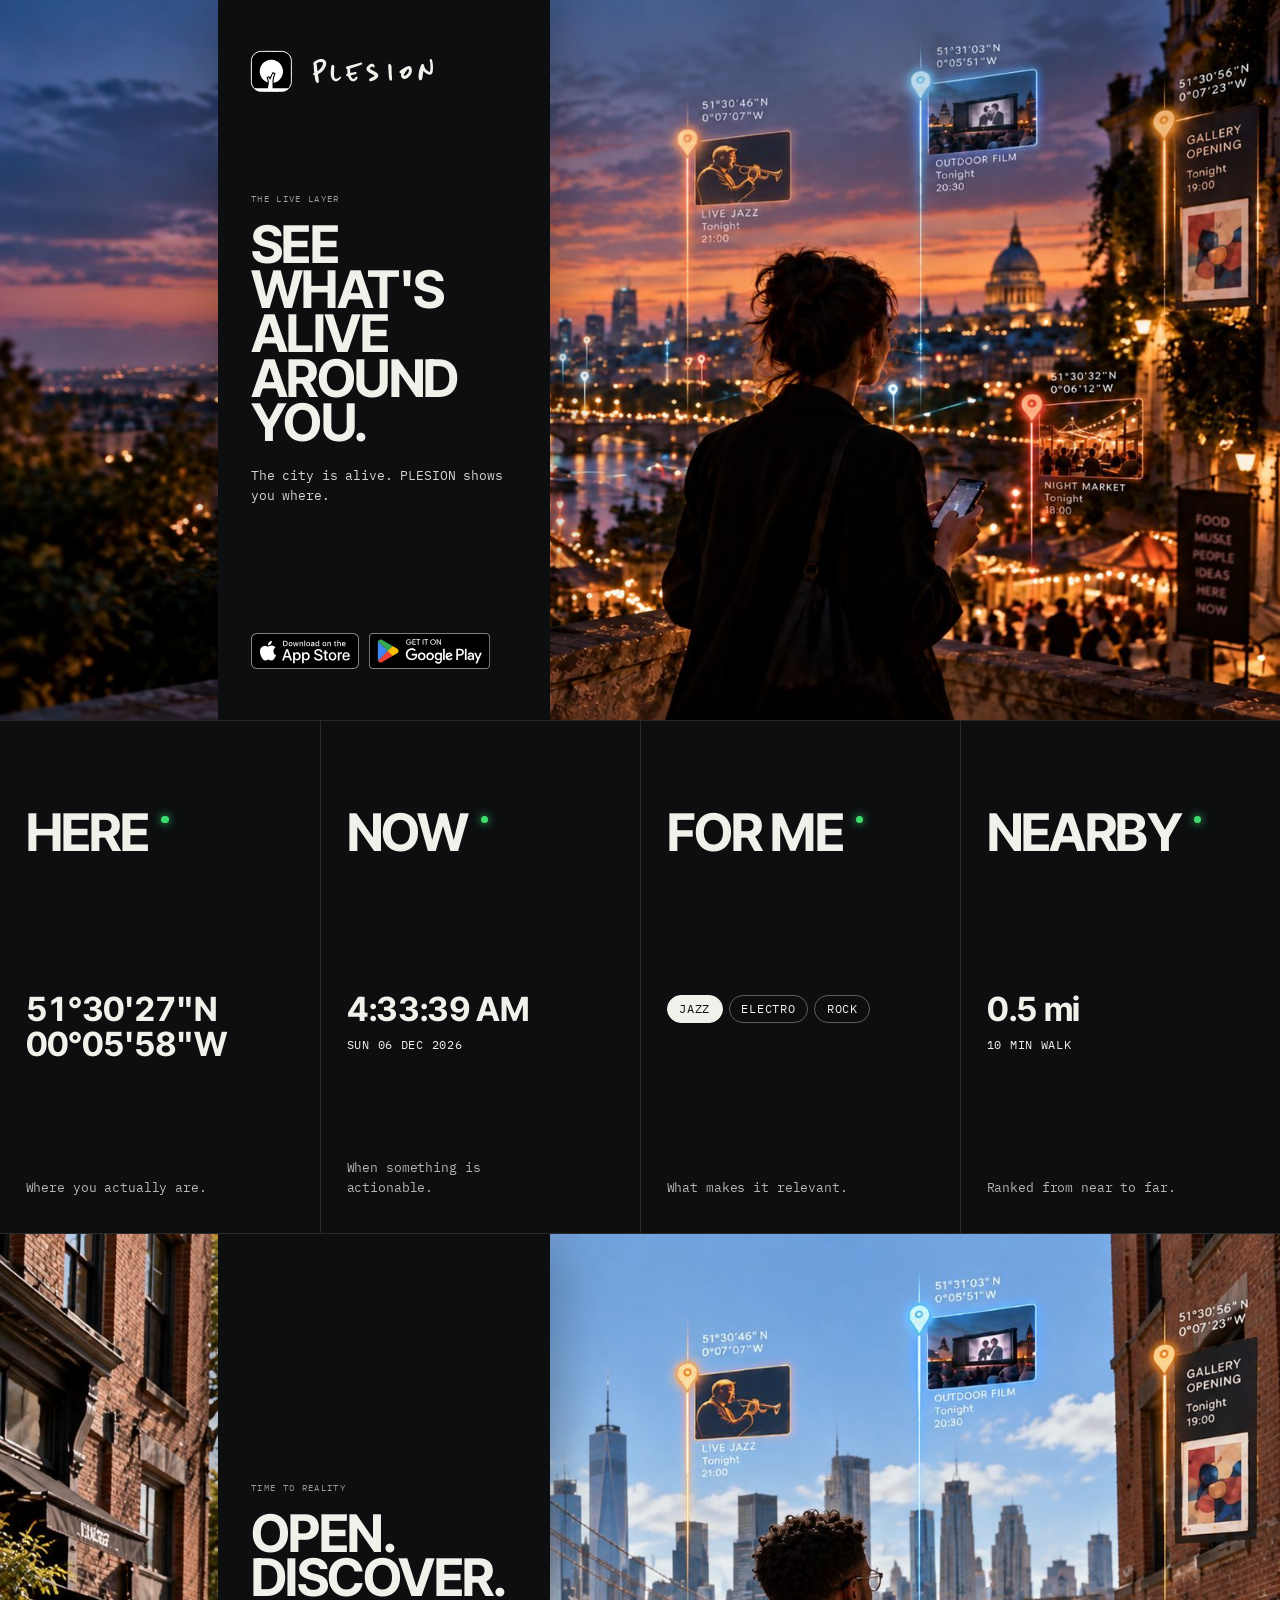
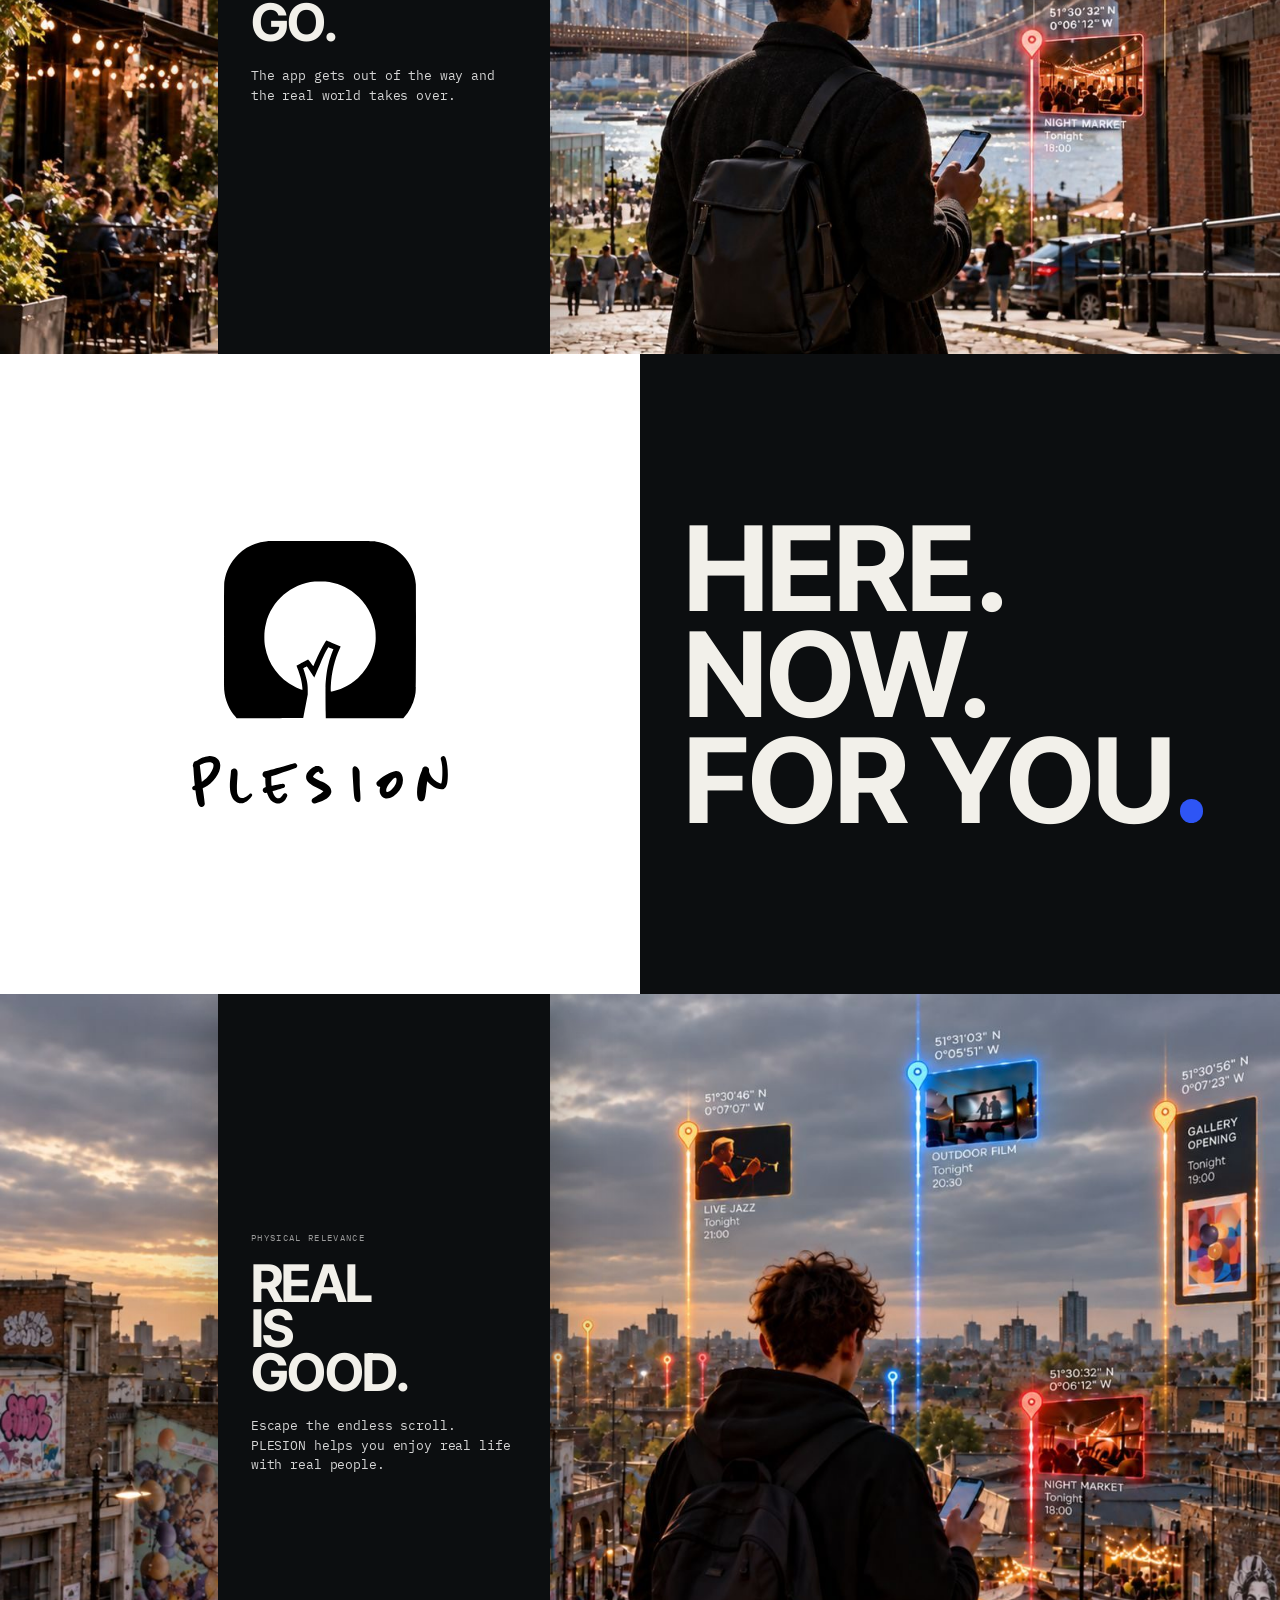
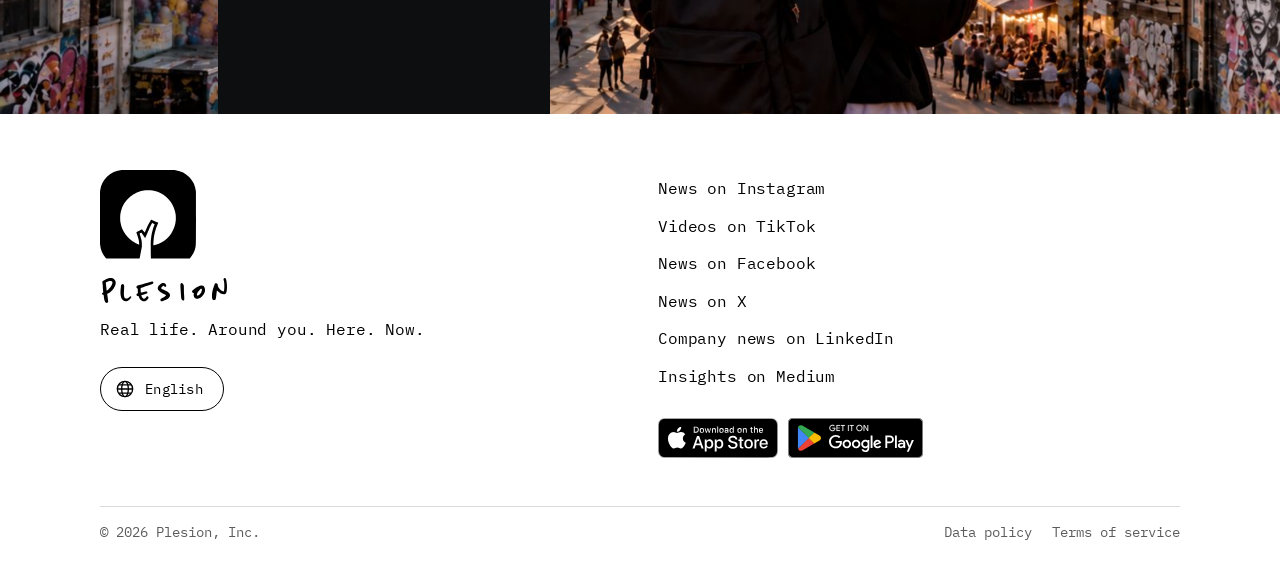
==== commit 85cc3044: "French and Italian legal pages with the English text Local header, footer and switcher keep French a" ====
--- a/index.html
+++ b/index.html
@@ -27,7 +27,7 @@
   <meta name="twitter:card" content="summary_large_image">
   <link rel="preload" href="/assets/fonts/inter-tight-latin-700-normal.woff2" as="font" type="font/woff2" crossorigin>
   <link rel="preload" href="/assets/fonts/ibm-plex-mono-latin-400-normal.woff2" as="font" type="font/woff2" crossorigin>
-  <link rel="stylesheet" href="/styles.css?v=20261005-3">
+  <link rel="stylesheet" href="/styles.css?v=20261005-4">
   <script type="application/ld+json">
   {
     "@context": "https://schema.org",
@@ -290,39 +290,7 @@
       el.innerHTML = dms(c[0], 'N', 'S', 2) + '<br>' + dms(c[1], 'E', 'W', 2);
     })();
   </script>
-  <script>
-    // Language: the footer switcher, and a one-time line when the browser prefers another language we have
-    (function () {
-      var PAGES = { en: '/', fr: '/fr/', it: '/it/' };
-      var HINT = { en: ['View this page in English', 'Close'], fr: ['Voir cette page en français', 'Fermer'], it: ['Visualizza questa pagina in italiano', 'Chiudi'] };
-      var cur = document.documentElement.lang;
-      function get(k) { try { return localStorage.getItem(k); } catch (e) { return null; } }
-      function put(k, v) { try { localStorage.setItem(k, v); } catch (e) {} }
-      document.querySelectorAll('a[data-lang]').forEach(function (a) { a.addEventListener('click', function () { put('plesion-lang', a.getAttribute('data-lang')); }); });
-
-      var btn = document.querySelector('.lang-btn');
-      if (btn) {
-        var panel = document.getElementById('lang-panel'), veil = document.querySelector('.lang-veil');
-        var set = function (open) { btn.setAttribute('aria-expanded', open); panel.hidden = !open; veil.hidden = !open; if (open) panel.focus(); };
-        btn.addEventListener('click', function () { set(panel.hidden); });
-        panel.querySelector('.lang-close').addEventListener('click', function () { set(false); btn.focus(); });
-        veil.addEventListener('click', function () { set(false); });
-        document.addEventListener('click', function (e) { if (!panel.hidden && !e.target.closest('.lang')) set(false); });
-        document.addEventListener('keydown', function (e) { if (e.key === 'Escape' && !panel.hidden) { set(false); btn.focus(); } });
-      }
-
-      var bar = document.querySelector('.lang-hint');
-      if (!bar || get('plesion-lang') || get('plesion-lang-hint')) return;
-      var pref = null;
-      (navigator.languages || [navigator.language]).some(function (l) { var p = String(l || '').slice(0, 2).toLowerCase(); if (PAGES[p]) { pref = p; return true; } return false; });
-      if (!pref || pref === cur) return;
-      bar.innerHTML = '<a href="' + PAGES[pref] + '" lang="' + pref + '" hreflang="' + pref + '" data-lang="' + pref + '">' + HINT[pref][0] + ' →</a>' +
-        '<button type="button" aria-label="' + HINT[pref][1] + '" lang="' + pref + '">×</button>';
-      bar.querySelector('a').addEventListener('click', function () { put('plesion-lang', pref); });
-      bar.querySelector('button').addEventListener('click', function () { put('plesion-lang-hint', '1'); bar.hidden = true; });
-      bar.hidden = false;
-    })();
-  </script>
+  <script src="/assets/lang.js?v=20261005-1" defer></script>
   <!-- Cloudflare Web Analytics --><script defer src='https://static.cloudflareinsights.com/beacon.min.js' data-cf-beacon='{"token": "6d3f76ef62d545f2af6ae02d0a30a107"}'></script><!-- End Cloudflare Web Analytics -->
 </body>
 </html>
--- a/styles.css
+++ b/styles.css
@@ -639,3 +639,6 @@
 @media (min-width: 901px) { :lang(fr) .now-strip .ns-label { font-size: 3.2vw; } }
 :lang(fr) .duo-lines .l1, :lang(fr) .duo-lines .l2, :lang(fr) .duo-lines .l3 { font-size: 6.2vw; }
 @media (max-width: 600px) { :lang(fr) .duo-lines .l1, :lang(fr) .duo-lines .l2, :lang(fr) .duo-lines .l3 { font-size: 13.4vw; } }
+
+/* Translated legal pages: a short note under the title that the document is in English */
+.legal-note { margin: 14px 0 0; font: 400 0.9rem/1.45 var(--font-data); color: var(--fg-soft); }
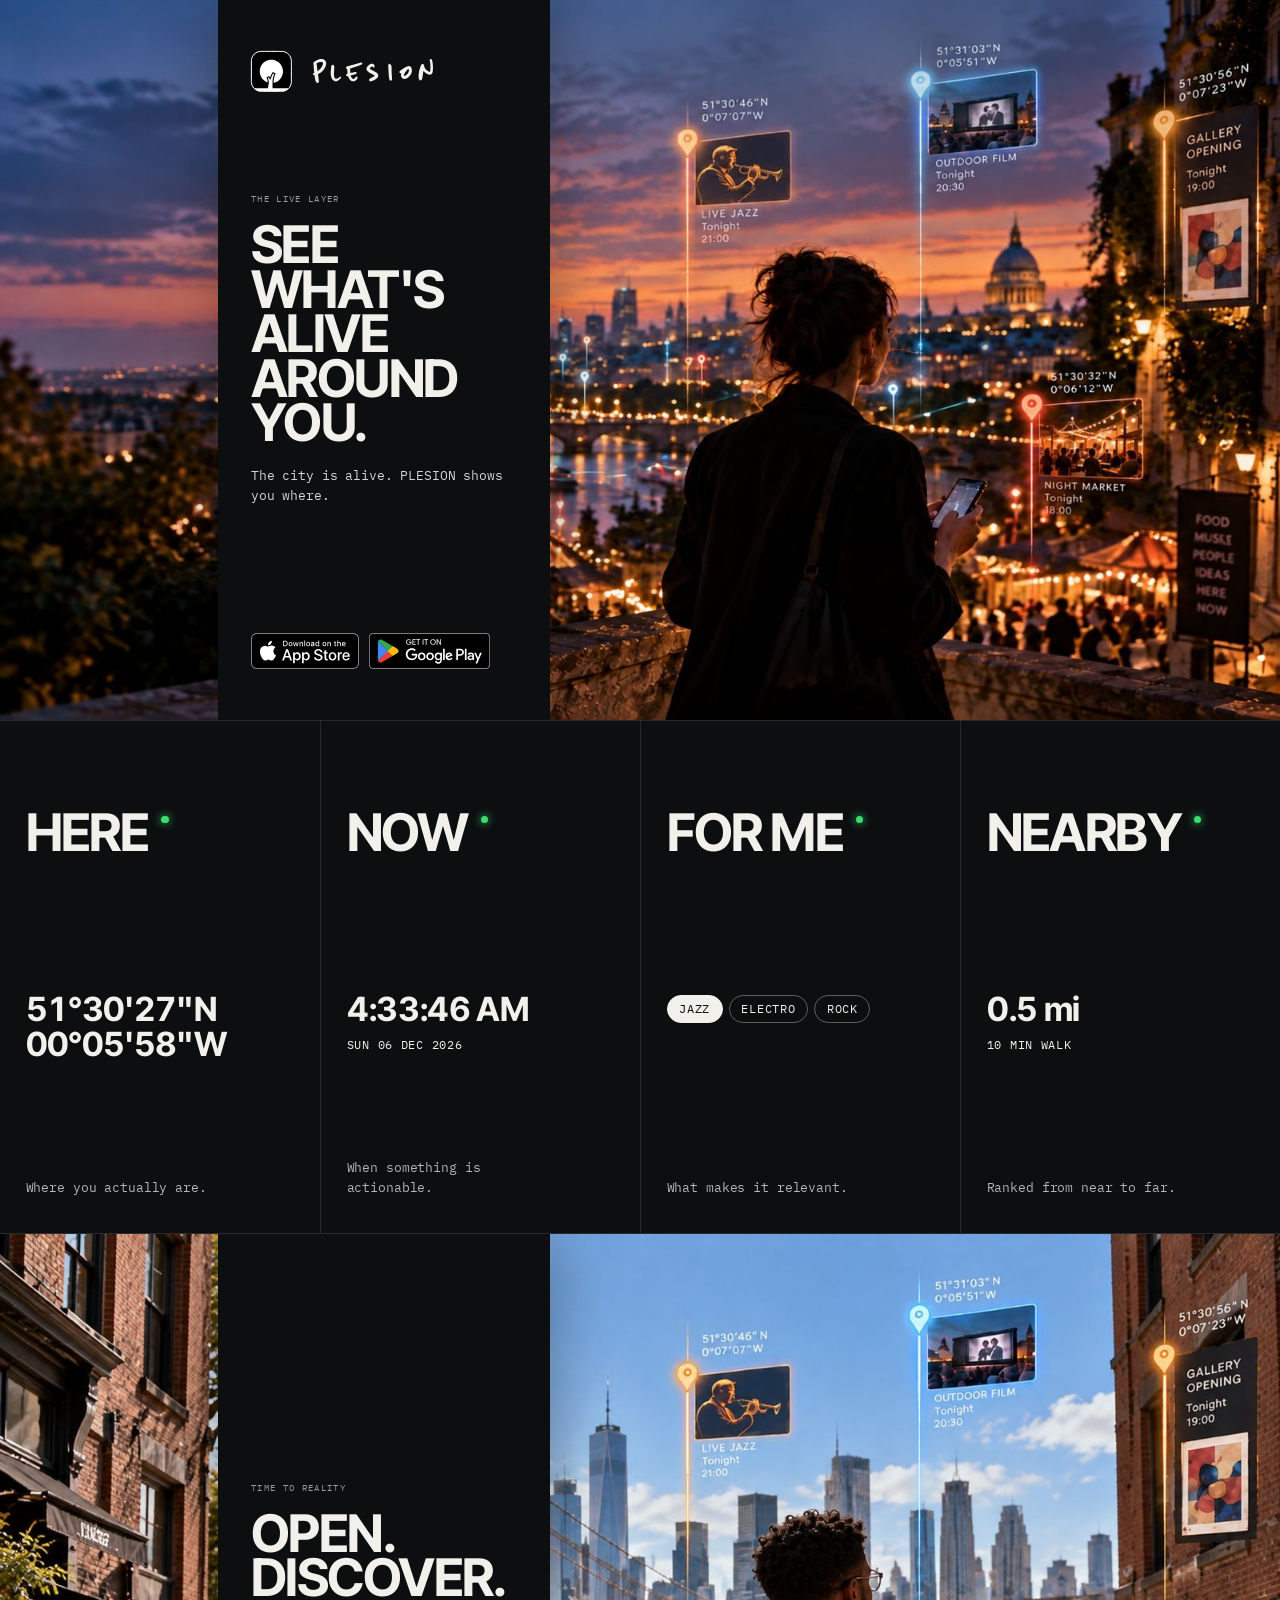
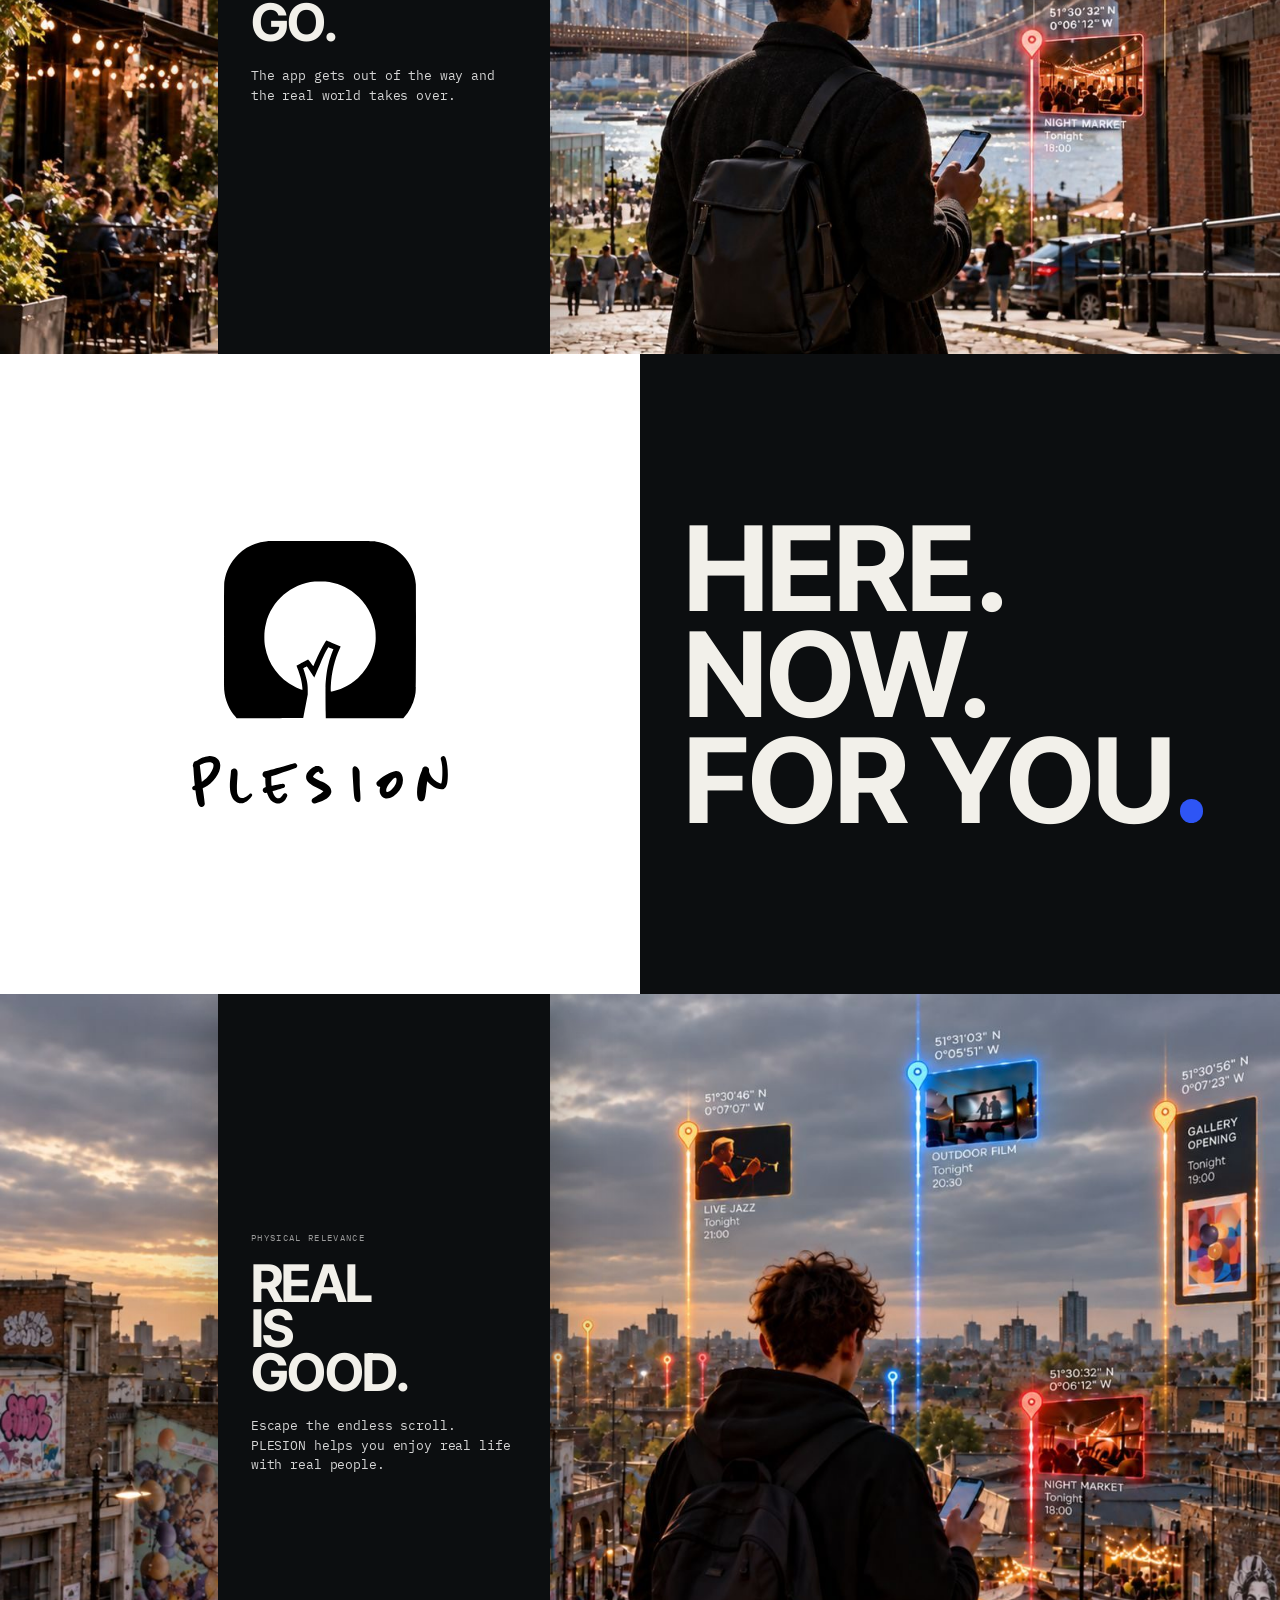
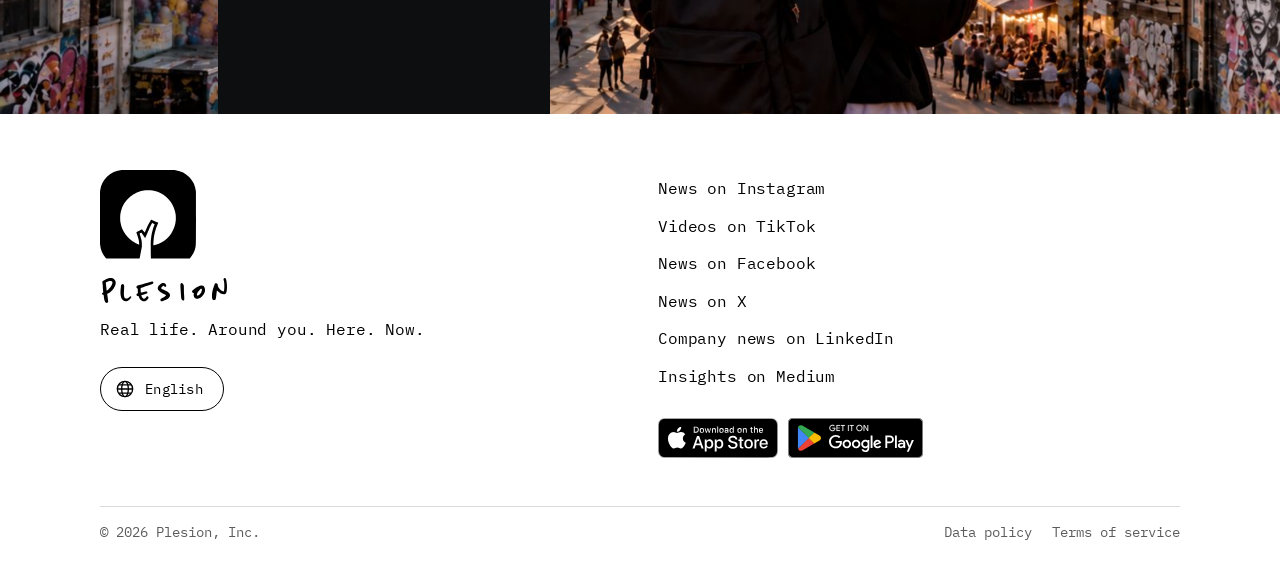
==== commit 60021d2d: "Phone titles: short words share lines On phones and tablets, title words wrap together and lines are" ====
--- a/index.html
+++ b/index.html
@@ -27,7 +27,7 @@
   <meta name="twitter:card" content="summary_large_image">
   <link rel="preload" href="/assets/fonts/inter-tight-latin-700-normal.woff2" as="font" type="font/woff2" crossorigin>
   <link rel="preload" href="/assets/fonts/ibm-plex-mono-latin-400-normal.woff2" as="font" type="font/woff2" crossorigin>
-  <link rel="stylesheet" href="/styles.css?v=20261005-4">
+  <link rel="stylesheet" href="/styles.css?v=20261005-5">
   <script type="application/ld+json">
   {
     "@context": "https://schema.org",
@@ -134,7 +134,7 @@
       <div class="live-text">
         <div class="live-brand"><svg class="live-brand-icon" viewBox="-40 -40 1248 1248" aria-hidden="true" focusable="false"><path fill="#fff" fill-rule="evenodd" d="M265.5,1167.3C225.3,1164.0 191.5,1154.8 158.1,1138.1C127.9,1122.9 104.6,1105.7 80.0,1080.3C33.8,1032.8 6.2,971.5 1.0,905.0C0.2,894.6 -0.0,802.1 0.2,574.5C0.6,279.6 0.7,257.7 2.3,247.0C12.5,180.2 40.1,126.2 87.7,80.0C135.2,33.8 196.5,6.2 263.0,1.0C273.4,0.2 365.9,-0.0 593.5,0.2C888.4,0.6 910.3,0.7 921.0,2.3C987.8,12.5 1041.8,40.1 1088.0,87.7C1134.2,135.2 1161.8,196.5 1167.0,263.0C1167.8,273.4 1168.0,365.9 1167.8,593.5C1167.4,888.4 1167.3,910.3 1165.7,921.0C1155.5,987.8 1127.9,1041.8 1080.3,1088.0C1033.3,1133.7 972.4,1161.4 906.7,1166.9C897.8,1167.7 797.5,1167.9 581.7,1167.8C410.0,1167.7 267.7,1167.5 265.5,1167.3Z"/><path fill="#000" fill-rule="evenodd" d="M70.0,1069.9C30.5,1025.1 5.7,966.0 1.0,905.0C0.2,894.6 -0.0,802.1 0.2,574.5C0.6,279.6 0.7,257.7 2.3,247.0C12.5,180.2 40.1,126.2 87.7,80.0C135.2,33.8 196.5,6.2 263.0,1.0C273.4,0.2 365.9,-0.0 593.5,0.2C888.4,0.6 910.3,0.7 921.0,2.3C987.8,12.5 1041.8,40.1 1088.0,87.7C1134.2,135.2 1161.8,196.5 1167.0,263.0C1167.8,273.4 1168.0,365.9 1167.8,593.5C1167.4,942.1 1167.9,914.7 1161.4,944.0C1150.5,992.6 1127.0,1038.4 1094.6,1073.8L1090.7,1078.0L855.0,1078.0L619.2,1078.0L618.4,1037.2C618.0,1014.8 617.6,967.2 617.5,931.5C617.5,870.6 617.6,865.2 619.8,845.5C625.0,796.7 628.0,778.8 636.0,746.9C642.9,719.7 651.5,693.1 659.9,672.9L665.7,659.1L650.3,652.5C641.8,648.8 634.7,646.0 634.5,646.2C634.0,646.9 622.0,668.0 617.7,676.0C610.4,689.5 598.7,715.2 586.3,745.0C576.4,768.7 550.3,828.9 549.5,829.8C549.3,830.0 539.5,815.6 527.7,797.8C516.0,780.0 505.4,764.8 504.4,763.9C502.6,762.3 501.9,762.5 493.0,767.6C487.8,770.5 483.1,773.1 482.7,773.2C482.2,773.4 483.5,778.3 485.5,784.0C490.8,799.3 499.4,829.6 502.9,845.6C508.4,870.8 509.4,881.1 509.4,908.5L509.4,933.5L495.7,1004.9C488.2,1044.2 482.0,1076.7 482.0,1077.2C482.0,1077.6 390.9,1078.0 279.6,1078.0L77.1,1078.0L70.0,1069.9ZM668.5,913.1C725.1,898.2 771.7,872.7 815.3,832.7C834.1,815.4 850.6,795.8 866.8,771.5C898.4,724.2 917.2,669.9 922.1,612.1C923.6,594.5 922.7,557.2 920.5,541.0C908.3,452.1 864.1,374.1 794.6,318.7C772.7,301.3 740.2,282.1 714.5,271.4C684.4,259.0 649.9,250.4 616.1,247.0C602.8,245.7 565.2,245.7 551.9,247.0C408.2,261.4 289.7,363.4 255.0,502.7C248.0,530.8 245.5,552.0 245.5,584.0C245.5,609.8 246.4,621.4 250.1,643.0C267.8,747.0 336.2,839.3 431.0,887.2C443.5,893.5 473.3,906.0 475.9,906.0C479.4,906.0 474.3,864.3 467.4,836.5C463.5,820.8 453.7,790.9 446.2,772.0C443.4,765.1 441.5,759.2 441.8,758.8C442.2,758.5 458.0,749.7 476.9,739.4L511.4,720.6L515.7,725.5C518.1,728.2 525.3,737.5 531.8,746.2C543.5,761.9 543.5,761.9 544.7,759.2C545.4,757.7 550.6,745.5 556.4,732.0C575.2,687.5 591.5,654.9 610.6,623.0C615.7,614.5 620.3,606.9 620.8,606.2C621.5,605.1 631.1,608.8 665.7,623.6L709.7,642.3L703.7,654.9C674.0,717.5 653.9,800.8 649.9,878.9C648.6,903.8 649.3,917.0 651.8,917.0C652.8,917.0 660.2,915.2 668.5,913.1Z"/><path class="icon-stroke" d="M265.5,1167.3C225.3,1164.0 191.5,1154.8 158.1,1138.1C127.9,1122.9 104.6,1105.7 80.0,1080.3C33.8,1032.8 6.2,971.5 1.0,905.0C0.2,894.6 -0.0,802.1 0.2,574.5C0.6,279.6 0.7,257.7 2.3,247.0C12.5,180.2 40.1,126.2 87.7,80.0C135.2,33.8 196.5,6.2 263.0,1.0C273.4,0.2 365.9,-0.0 593.5,0.2C888.4,0.6 910.3,0.7 921.0,2.3C987.8,12.5 1041.8,40.1 1088.0,87.7C1134.2,135.2 1161.8,196.5 1167.0,263.0C1167.8,273.4 1168.0,365.9 1167.8,593.5C1167.4,888.4 1167.3,910.3 1165.7,921.0C1155.5,987.8 1127.9,1041.8 1080.3,1088.0C1033.3,1133.7 972.4,1161.4 906.7,1166.9C897.8,1167.7 797.5,1167.9 581.7,1167.8C410.0,1167.7 267.7,1167.5 265.5,1167.3Z"/></svg><span class="brand-word" role="img" aria-label="PLESION"></span></div>
         <p class="live-eyebrow">The live layer</p>
-        <h1 id="live-title" class="live-title"><span>See</span> <span>what's</span> <span>alive</span> <span>around</span> <span>you.</span></h1>
+        <h1 id="live-title" class="live-title live-title--lead"><span>See</span> <span>what's</span> <span>alive</span> <span>around</span> <span>you.</span></h1>
         <p class="live-lede">The city is alive. PLESION shows you where.</p>
         <div class="live-badges">
           <a class="badge" href="https://apps.apple.com/app/apple-store/id1502237943?pt=123825760&amp;ct=website-top&amp;mt=8"><img src="/assets/badge-app-store.svg" alt="Download on the App Store" width="120" height="40"></a>
@@ -171,7 +171,7 @@
     <section class="live live--brooklyn" aria-labelledby="relevance-title">
       <div class="live-text">
         <p class="live-eyebrow">Time to reality</p>
-        <h2 id="relevance-title" class="live-title"><span>Open.</span> <span>Discover.</span> <span>Go.</span></h2>
+        <h2 id="relevance-title" class="live-title live-title--beats"><span>Open.</span> <span>Discover.</span> <span>Go.</span></h2>
         <p class="live-lede">The app gets out of the way and the real world takes over.</p>
       </div>
       <div class="live-photo" role="img" aria-label="A man on a cobbled street by a bridge looks at his phone, with posts for live jazz, an outdoor film, a gallery opening and a night market floating at the places where they happen. Brooklyn, New York.">
@@ -194,7 +194,7 @@
     <section class="live live--murals" aria-labelledby="lived-title">
       <div class="live-text">
         <p class="live-eyebrow">Physical relevance</p>
-        <h2 id="lived-title" class="live-title"><span>Real</span> <span>is</span> <span>good.</span></h2>
+        <h2 id="lived-title" class="live-title live-title--beats"><span>Real</span> <span>is</span> <span>good.</span></h2>
         <p class="live-lede">Escape the endless scroll. PLESION helps you enjoy real life with real people.</p>
       </div>
       <div class="live-photo" role="img" aria-label="A young man with a backpack looks out at sunset over a city of brick buildings and street murals, phone in hand, with posts for live jazz, an outdoor film, a gallery opening and a night market pinned across the view.">
--- a/styles.css
+++ b/styles.css
@@ -642,3 +642,11 @@
 
 /* Translated legal pages: a short note under the title that the document is in English */
 .legal-note { margin: 14px 0 0; font: 400 0.9rem/1.45 var(--font-data); color: var(--fg-soft); }
+
+/* Titles on phones: short words share lines, balanced. The opening verb keeps its own line;
+   "beats" titles (Open. Discover. Go.; Real is good.) keep one word per line */
+@media (max-width: 900px) {
+  .live-title:not(.live-title--beats) span { display: inline; }
+  .live-title { text-wrap: balance; }
+  .live-title--lead span:first-child { display: block; }
+}
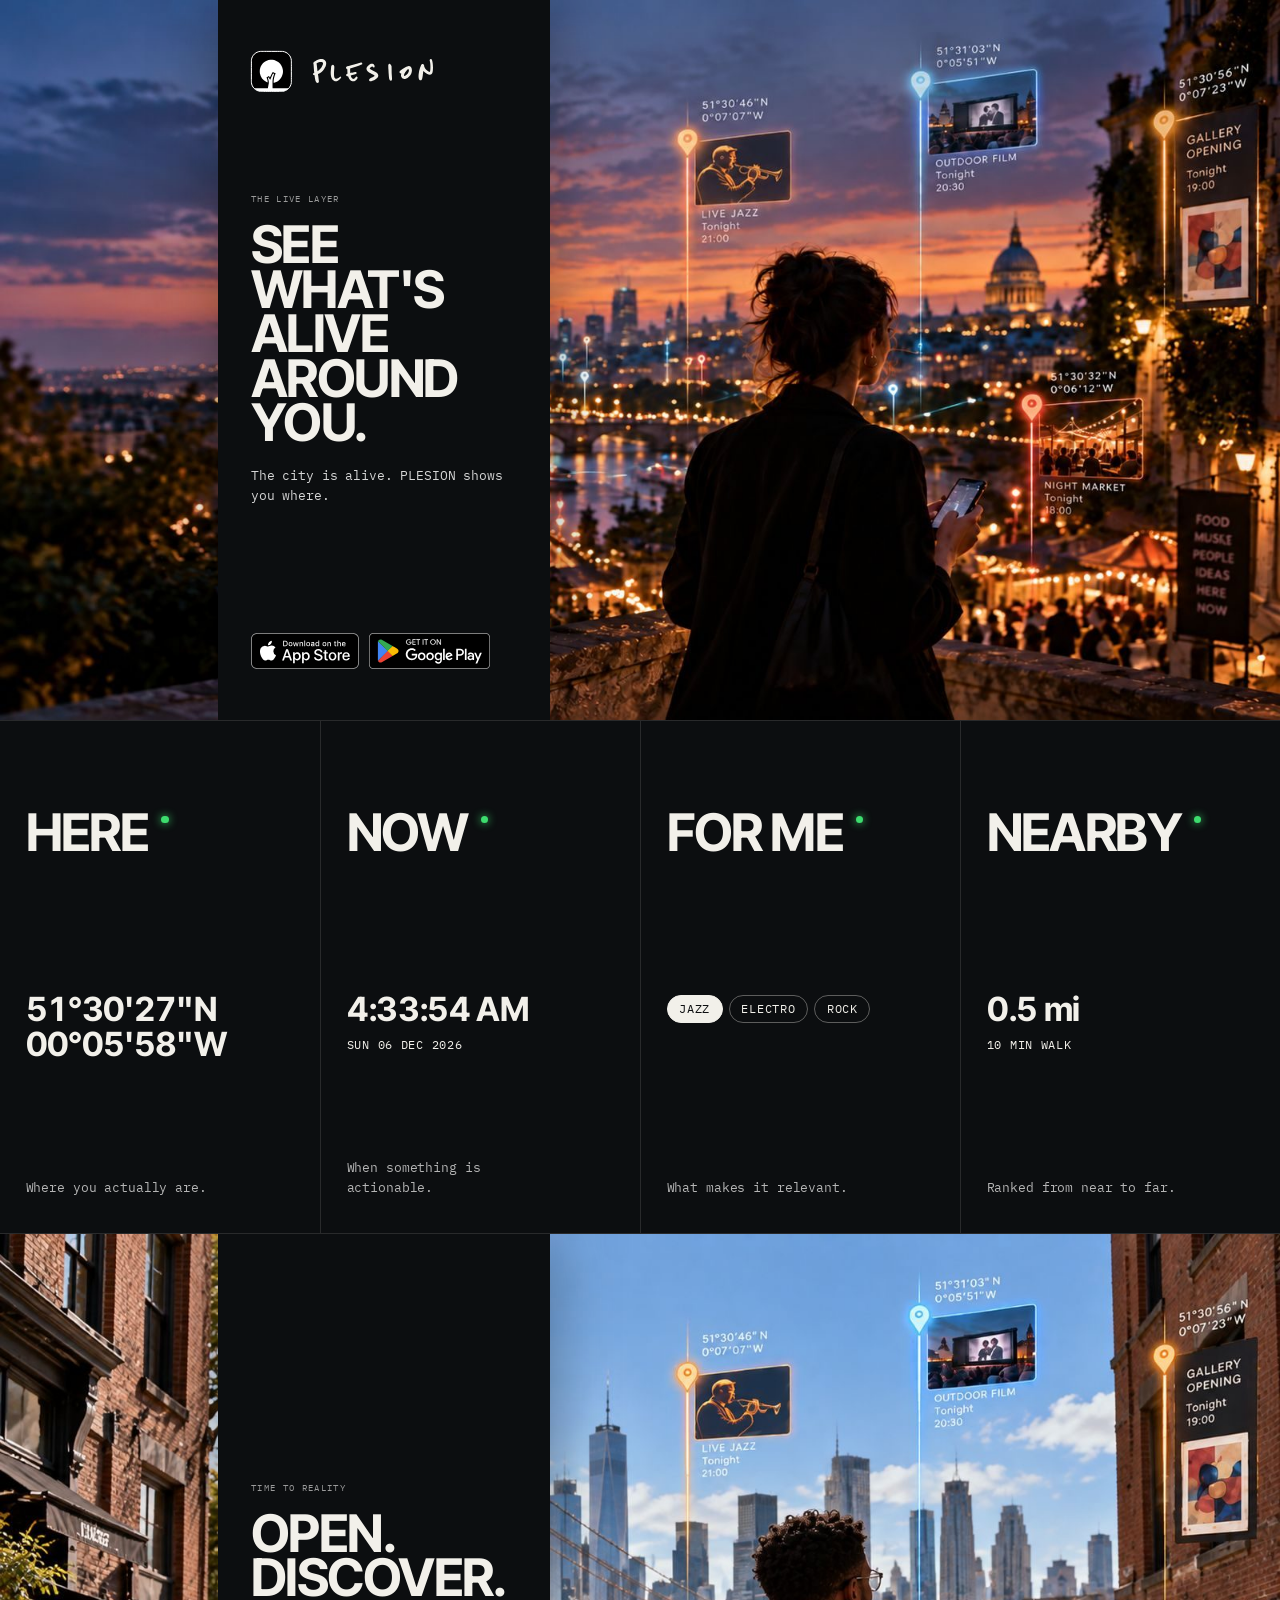
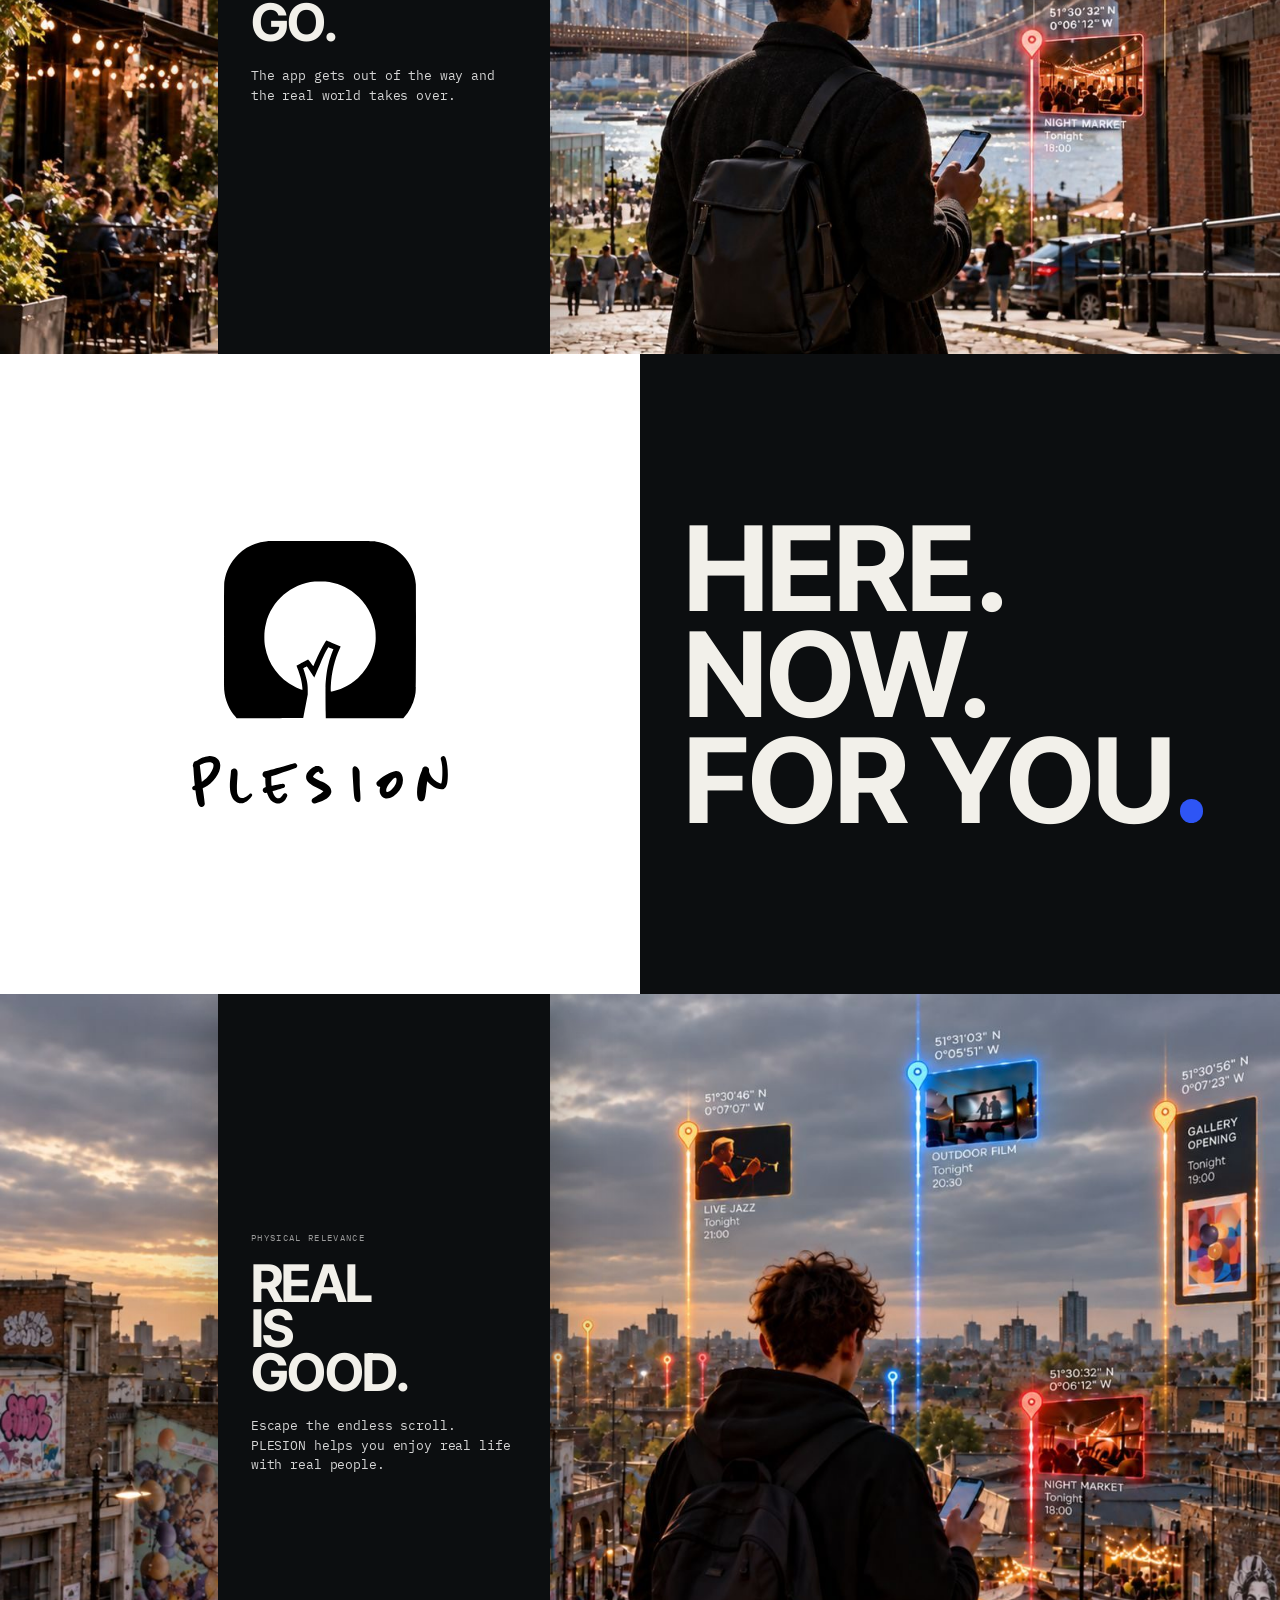
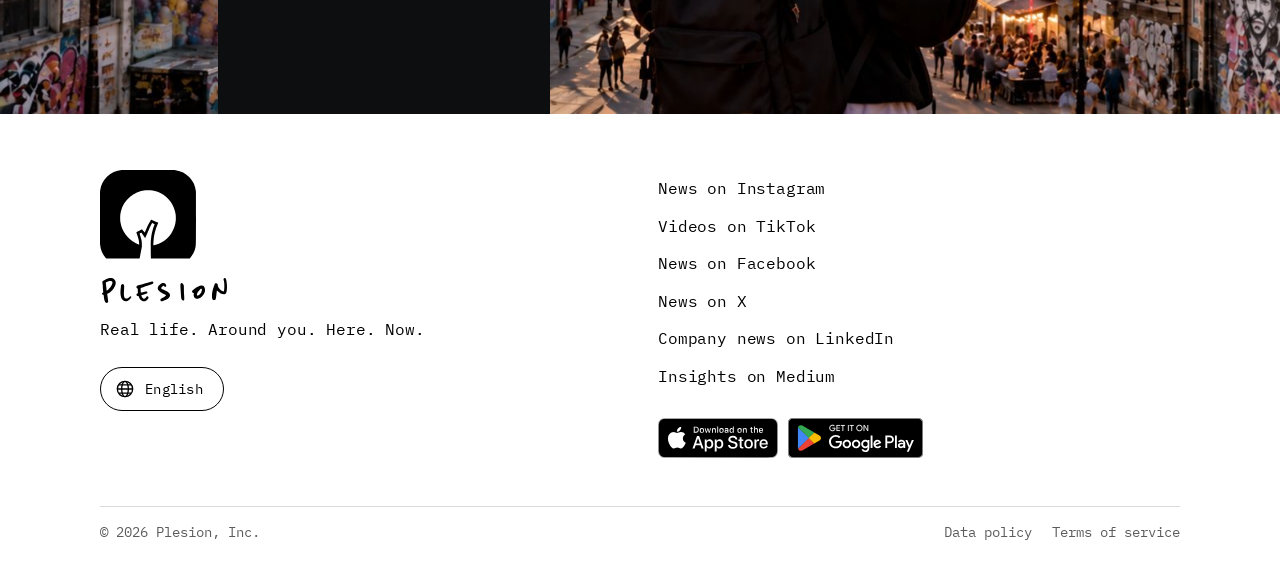
==== commit 2117da2a: "Titles: short words share lines on desktop too The phone wrapping rules now apply on every screen si" ====
--- a/index.html
+++ b/index.html
@@ -27,7 +27,7 @@
   <meta name="twitter:card" content="summary_large_image">
   <link rel="preload" href="/assets/fonts/inter-tight-latin-700-normal.woff2" as="font" type="font/woff2" crossorigin>
   <link rel="preload" href="/assets/fonts/ibm-plex-mono-latin-400-normal.woff2" as="font" type="font/woff2" crossorigin>
-  <link rel="stylesheet" href="/styles.css?v=20261005-5">
+  <link rel="stylesheet" href="/styles.css?v=20261006-1">
   <script type="application/ld+json">
   {
     "@context": "https://schema.org",
--- a/styles.css
+++ b/styles.css
@@ -643,10 +643,8 @@
 /* Translated legal pages: a short note under the title that the document is in English */
 .legal-note { margin: 14px 0 0; font: 400 0.9rem/1.45 var(--font-data); color: var(--fg-soft); }
 
-/* Titles on phones: short words share lines, balanced. The opening verb keeps its own line;
+/* Titles: short words share lines, balanced, on every screen size. The opening verb keeps its own line;
    "beats" titles (Open. Discover. Go.; Real is good.) keep one word per line */
-@media (max-width: 900px) {
-  .live-title:not(.live-title--beats) span { display: inline; }
-  .live-title { text-wrap: balance; }
-  .live-title--lead span:first-child { display: block; }
-}
+.live-title:not(.live-title--beats) span { display: inline; }
+.live-title { text-wrap: balance; }
+.live-title--lead span:first-child { display: block; }
